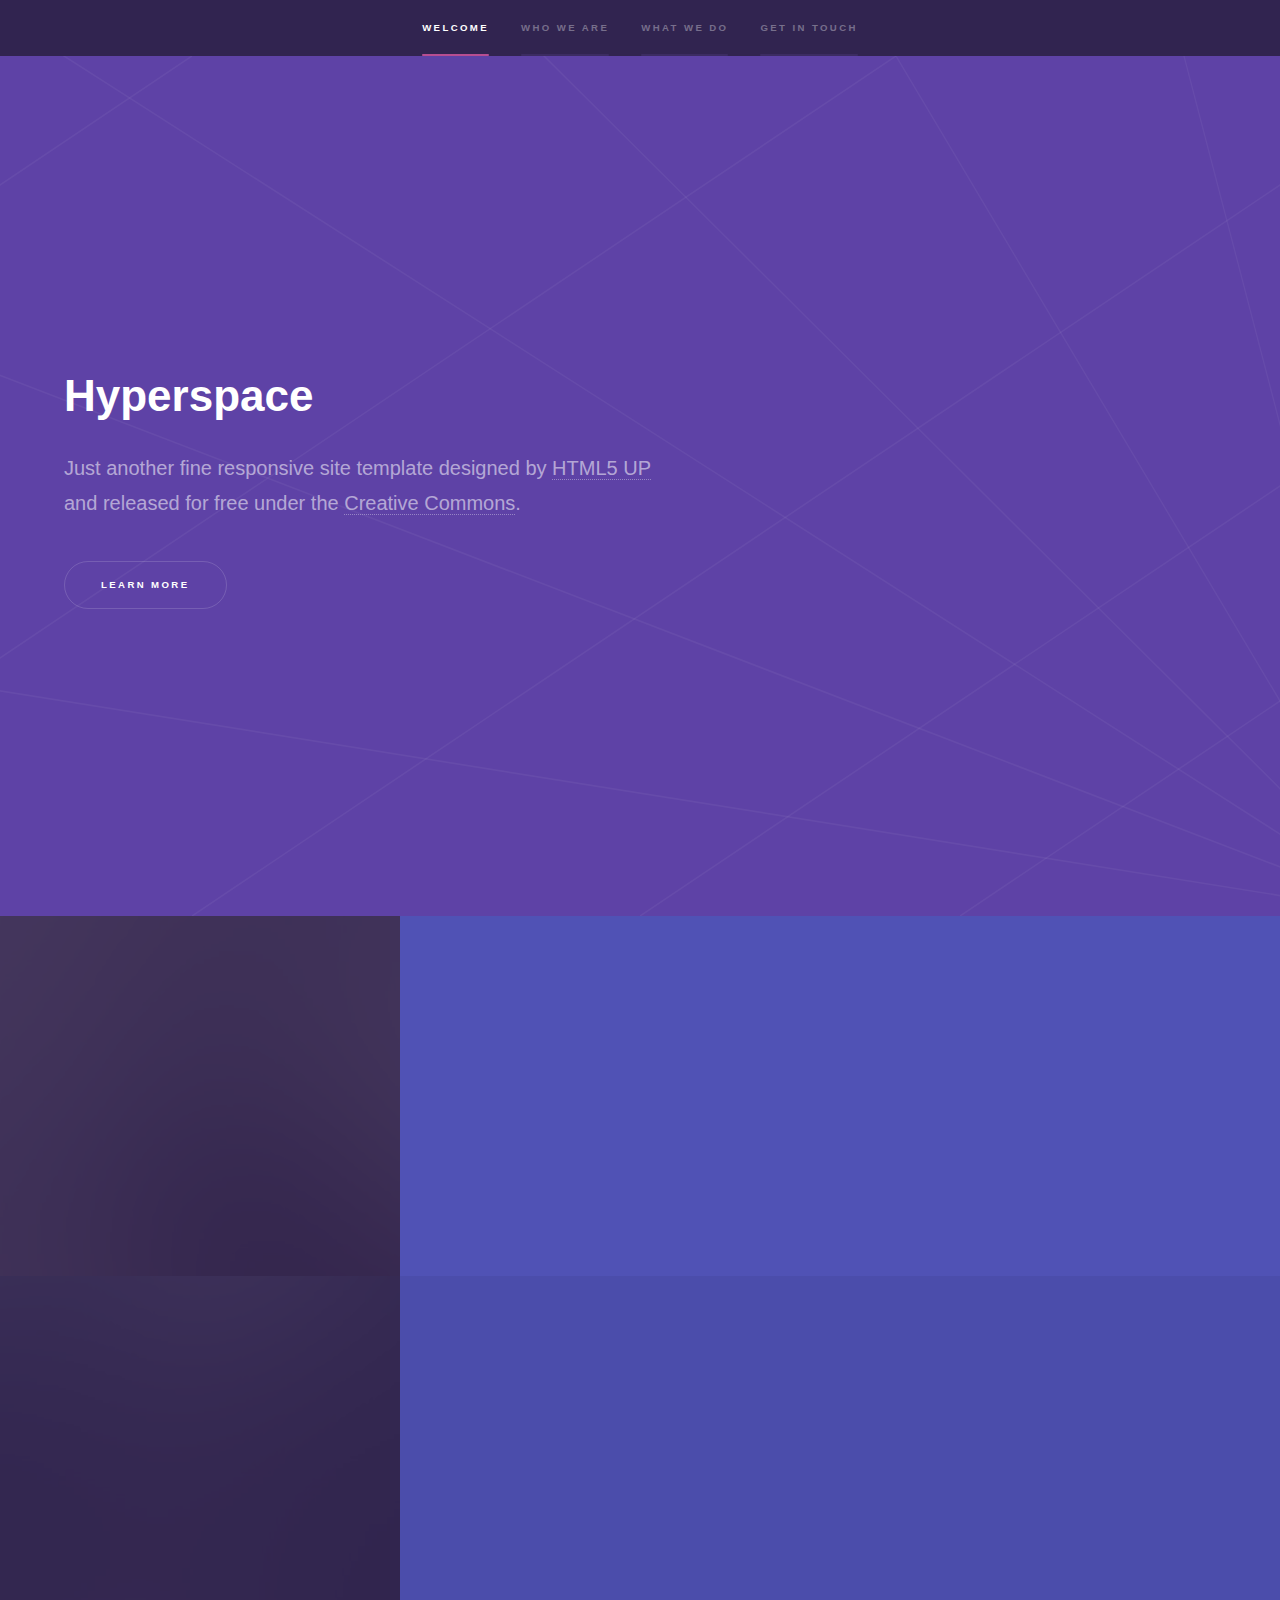
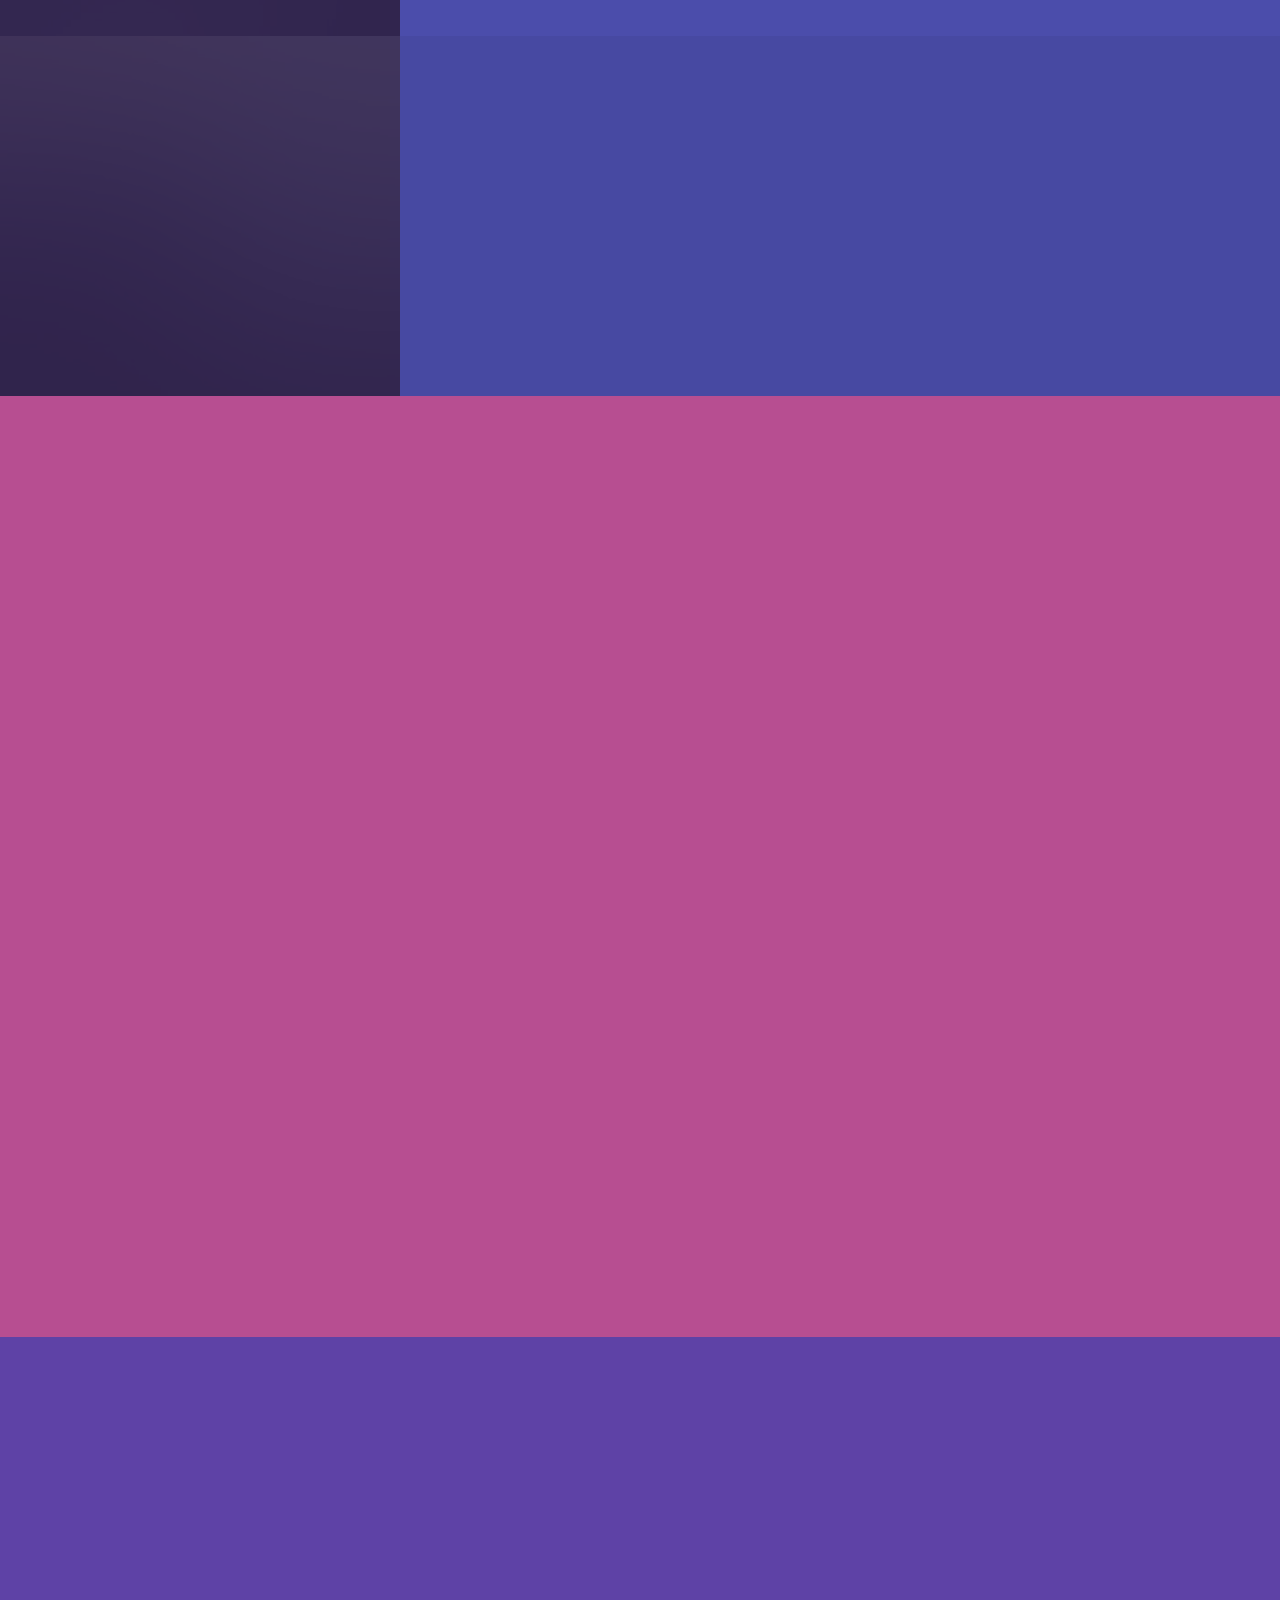
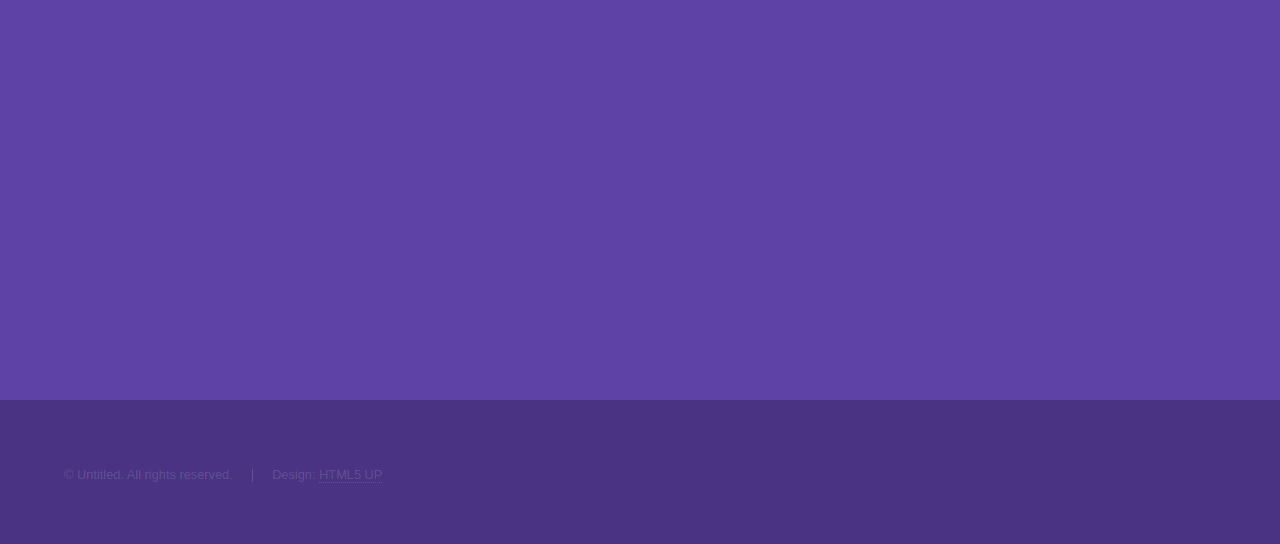
==== src/index.html @ 133d091a "Se agregan las imagenes de las letras y el fondo para la principal" ====
<!DOCTYPE HTML>
<!--
	Hyperspace by HTML5 UP
	html5up.net | @ajlkn
	Free for personal and commercial use under the CCA 3.0 license (html5up.net/license)
-->
<html>
	<head>
		<title>Hyperspace by HTML5 UP</title>
		<meta charset="utf-8" />
		<meta name="viewport" content="width=device-width, initial-scale=1, user-scalable=no" />
		<link rel="stylesheet" href="assets/css/main.css" />
		<noscript><link rel="stylesheet" href="assets/css/noscript.css" /></noscript>
	</head>
	<body class="is-preload">

		<!-- Sidebar -->
			<section id="sidebar">
				<div class="inner">
					<nav>
						<ul>
							<li><a href="#intro">Welcome</a></li>
							<li><a href="#one">Who we are</a></li>
							<li><a href="#two">What we do</a></li>
							<li><a href="#three">Get in touch</a></li>
						</ul>
					</nav>
				</div>
			</section>

		<!-- Wrapper -->
			<div id="wrapper">

				<!-- Intro -->
					<section id="intro" class="wrapper style1 fullscreen fade-up">
						<div class="inner">
							<h1>Hyperspace</h1>
							<p>Just another fine responsive site template designed by <a href="http://html5up.net">HTML5 UP</a><br />
							and released for free under the <a href="http://html5up.net/license">Creative Commons</a>.</p>
							<ul class="actions">
								<li><a href="#one" class="button scrolly">Learn more</a></li>
							</ul>
						</div>
					</section>

				<!-- One -->
					<section id="one" class="wrapper style2 spotlights">
						<section>
							<a href="#" class="image"><img src="images/pic01.jpg" alt="" data-position="center center" /></a>
							<div class="content">
								<div class="inner">
									<h2>Sed ipsum dolor</h2>
									<p>Phasellus convallis elit id ullamcorper pulvinar. Duis aliquam turpis mauris, eu ultricies erat malesuada quis. Aliquam dapibus.</p>
									<ul class="actions">
										<li><a href="generic.html" class="button">Learn more</a></li>
									</ul>
								</div>
							</div>
						</section>
						<section>
							<a href="#" class="image"><img src="images/pic02.jpg" alt="" data-position="top center" /></a>
							<div class="content">
								<div class="inner">
									<h2>Feugiat consequat</h2>
									<p>Phasellus convallis elit id ullamcorper pulvinar. Duis aliquam turpis mauris, eu ultricies erat malesuada quis. Aliquam dapibus.</p>
									<ul class="actions">
										<li><a href="generic.html" class="button">Learn more</a></li>
									</ul>
								</div>
							</div>
						</section>
						<section>
							<a href="#" class="image"><img src="images/pic03.jpg" alt="" data-position="25% 25%" /></a>
							<div class="content">
								<div class="inner">
									<h2>Ultricies aliquam</h2>
									<p>Phasellus convallis elit id ullamcorper pulvinar. Duis aliquam turpis mauris, eu ultricies erat malesuada quis. Aliquam dapibus.</p>
									<ul class="actions">
										<li><a href="generic.html" class="button">Learn more</a></li>
									</ul>
								</div>
							</div>
						</section>
					</section>

				<!-- Two -->
					<section id="two" class="wrapper style3 fade-up">
						<div class="inner">
							<h2>What we do</h2>
							<p>Phasellus convallis elit id ullamcorper pulvinar. Duis aliquam turpis mauris, eu ultricies erat malesuada quis. Aliquam dapibus, lacus eget hendrerit bibendum, urna est aliquam sem, sit amet imperdiet est velit quis lorem.</p>
							<div class="features">
								<section>
									<span class="icon solid major fa-code"></span>
									<h3>Lorem ipsum amet</h3>
									<p>Phasellus convallis elit id ullam corper amet et pulvinar. Duis aliquam turpis mauris, sed ultricies erat dapibus.</p>
								</section>
								<section>
									<span class="icon solid major fa-lock"></span>
									<h3>Aliquam sed nullam</h3>
									<p>Phasellus convallis elit id ullam corper amet et pulvinar. Duis aliquam turpis mauris, sed ultricies erat dapibus.</p>
								</section>
								<section>
									<span class="icon solid major fa-cog"></span>
									<h3>Sed erat ullam corper</h3>
									<p>Phasellus convallis elit id ullam corper amet et pulvinar. Duis aliquam turpis mauris, sed ultricies erat dapibus.</p>
								</section>
								<section>
									<span class="icon solid major fa-desktop"></span>
									<h3>Veroeros quis lorem</h3>
									<p>Phasellus convallis elit id ullam corper amet et pulvinar. Duis aliquam turpis mauris, sed ultricies erat dapibus.</p>
								</section>
								<section>
									<span class="icon solid major fa-link"></span>
									<h3>Urna quis bibendum</h3>
									<p>Phasellus convallis elit id ullam corper amet et pulvinar. Duis aliquam turpis mauris, sed ultricies erat dapibus.</p>
								</section>
								<section>
									<span class="icon major fa-gem"></span>
									<h3>Aliquam urna dapibus</h3>
									<p>Phasellus convallis elit id ullam corper amet et pulvinar. Duis aliquam turpis mauris, sed ultricies erat dapibus.</p>
								</section>
							</div>
							<ul class="actions">
								<li><a href="generic.html" class="button">Learn more</a></li>
							</ul>
						</div>
					</section>

				<!-- Three -->
					<section id="three" class="wrapper style1 fade-up">
						<div class="inner">
							<h2>Get in touch</h2>
							<p>Phasellus convallis elit id ullamcorper pulvinar. Duis aliquam turpis mauris, eu ultricies erat malesuada quis. Aliquam dapibus, lacus eget hendrerit bibendum, urna est aliquam sem, sit amet imperdiet est velit quis lorem.</p>
							<div class="split style1">
								<section>
									<form method="post" action="#">
										<div class="fields">
											<div class="field half">
												<label for="name">Name</label>
												<input type="text" name="name" id="name" />
											</div>
											<div class="field half">
												<label for="email">Email</label>
												<input type="text" name="email" id="email" />
											</div>
											<div class="field">
												<label for="message">Message</label>
												<textarea name="message" id="message" rows="5"></textarea>
											</div>
										</div>
										<ul class="actions">
											<li><a href="" class="button submit">Send Message</a></li>
										</ul>
									</form>
								</section>
								<section>
									<ul class="contact">
										<li>
											<h3>Address</h3>
											<span>12345 Somewhere Road #654<br />
											Nashville, TN 00000-0000<br />
											USA</span>
										</li>
										<li>
											<h3>Email</h3>
											<a href="#">user@untitled.tld</a>
										</li>
										<li>
											<h3>Phone</h3>
											<span>(000) 000-0000</span>
										</li>
										<li>
											<h3>Social</h3>
											<ul class="icons">
												<li><a href="#" class="icon brands fa-twitter"><span class="label">Twitter</span></a></li>
												<li><a href="#" class="icon brands fa-facebook-f"><span class="label">Facebook</span></a></li>
												<li><a href="#" class="icon brands fa-github"><span class="label">GitHub</span></a></li>
												<li><a href="#" class="icon brands fa-instagram"><span class="label">Instagram</span></a></li>
												<li><a href="#" class="icon brands fa-linkedin-in"><span class="label">LinkedIn</span></a></li>
											</ul>
										</li>
									</ul>
								</section>
							</div>
						</div>
					</section>

			</div>

		<!-- Footer -->
			<footer id="footer" class="wrapper style1-alt">
				<div class="inner">
					<ul class="menu">
						<li>&copy; Untitled. All rights reserved.</li><li>Design: <a href="http://html5up.net">HTML5 UP</a></li>
					</ul>
				</div>
			</footer>

		<!-- Scripts -->
			<script src="assets/js/jquery.min.js"></script>
			<script src="assets/js/jquery.scrollex.min.js"></script>
			<script src="assets/js/jquery.scrolly.min.js"></script>
			<script src="assets/js/browser.min.js"></script>
			<script src="assets/js/breakpoints.min.js"></script>
			<script src="assets/js/util.js"></script>
			<script src="assets/js/main.js"></script>

	</body>
</html>
---- src/assets/css/main.css ----
@import url(fontawesome-all.min.css);

/*
	Hyperspace by HTML5 UP
	html5up.net | @ajlkn
	Free for personal and commercial use under the CCA 3.0 license (html5up.net/license)
*/

html, body, div, span, applet, object,
iframe, h1, h2, h3, h4, h5, h6, p, blockquote,
pre, a, abbr, acronym, address, big, cite,
code, del, dfn, em, img, ins, kbd, q, s, samp,
small, strike, strong, sub, sup, tt, var, b,
u, i, center, dl, dt, dd, ol, ul, li, fieldset,
form, label, legend, table, caption, tbody,
tfoot, thead, tr, th, td, article, aside,
canvas, details, embed, figure, figcaption,
footer, header, hgroup, menu, nav, output, ruby,
section, summary, time, mark, audio, video {
	margin: 0;
	padding: 0;
	border: 0;
	font-size: 100%;
	font: inherit;
	vertical-align: baseline;}

article, aside, details, figcaption, figure,
footer, header, hgroup, menu, nav, section {
	display: block;}

body {
	line-height: 1;
}

ol, ul {
	list-style: none;
}

blockquote, q {
	quotes: none;
}

	blockquote:before, blockquote:after, q:before, q:after {
		content: '';
		content: none;
	}

table {
	border-collapse: collapse;
	border-spacing: 0;
}

body {
	-webkit-text-size-adjust: none;
}

mark {
	background-color: transparent;
	color: inherit;
}

input::-moz-focus-inner {
	border: 0;
	padding: 0;
}

input, select, textarea {
	-moz-appearance: none;
	-webkit-appearance: none;
	-ms-appearance: none;
	appearance: none;
}

/* Basic */

	@-ms-viewport {
		width: device-width;
	}

	body {
		-ms-overflow-style: scrollbar;
	}

	@media screen and (max-width: 480px) {

		html, body {
			min-width: 320px;
		}

	}

	html {
		box-sizing: border-box;
	}

	*, *:before, *:after {
		box-sizing: inherit;
	}

	body {
		background: #312450;
	}

		body.is-preload *, body.is-preload *:before, body.is-preload *:after {
			-moz-animation: none !important;
			-webkit-animation: none !important;
			-ms-animation: none !important;
			animation: none !important;
			-moz-transition: none !important;
			-webkit-transition: none !important;
			-ms-transition: none !important;
			transition: none !important;
		}

/* Type */

	body, input, select, textarea {
		color: rgba(255, 255, 255, 0.55);
		font-family: Arial, Helvetica, sans-serif;
		font-size: 16.5pt;
		font-weight: normal;
		line-height: 1.75;
	}

		@media screen and (max-width: 1680px) {

			body, input, select, textarea {
				font-size: 13pt;
			}

		}

		@media screen and (max-width: 1280px) {

			body, input, select, textarea {
				font-size: 12pt;
			}

		}

		@media screen and (max-width: 360px) {

			body, input, select, textarea {
				font-size: 11pt;
			}

		}

	a {
		-moz-transition: color 0.2s ease, border-bottom-color 0.2s ease;
		-webkit-transition: color 0.2s ease, border-bottom-color 0.2s ease;
		-ms-transition: color 0.2s ease, border-bottom-color 0.2s ease;
		transition: color 0.2s ease, border-bottom-color 0.2s ease;
		border-bottom: dotted 1px rgba(255, 255, 255, 0.35);
		color: inherit;
		text-decoration: none;
	}

		a:hover {
			border-bottom-color: transparent;
			color: #ffffff;
		}

	strong, b {
		color: #ffffff;
		font-weight: bold;
	}

	em, i {
		font-style: italic;
	}

	p {
		margin: 0 0 2em 0;
	}

	h1, h2, h3, h4, h5, h6 {
		color: #ffffff;
		font-weight: bold;
		line-height: 1.5;
		margin: 0 0 0.5em 0;
	}

		h1 a, h2 a, h3 a, h4 a, h5 a, h6 a {
			color: inherit;
			text-decoration: none;
		}

	h1 {
		font-size: 2.75em;
	}

		h1.major {
			margin: 0 0 1.3em 0;
			position: relative;
			padding-bottom: 0.35em;
		}

			h1.major:after {
				background-image: -moz-linear-gradient(to right, #5e42a6, #b74e91);
				background-image: -webkit-linear-gradient(to right, #5e42a6, #b74e91);
				background-image: -ms-linear-gradient(to right, #5e42a6, #b74e91);
				background-image: linear-gradient(to right, #5e42a6, #b74e91);
				-moz-transition: max-width 0.2s ease;
				-webkit-transition: max-width 0.2s ease;
				-ms-transition: max-width 0.2s ease;
				transition: max-width 0.2s ease;
				border-radius: 0.2em;
				bottom: 0;
				content: '';
				height: 0.05em;
				position: absolute;
				right: 0;
				width: 100%;
			}

	h2 {
		font-size: 1.75em;
	}

	h3 {
		font-size: 1.1em;
	}

	h4 {
		font-size: 1em;
	}

	h5 {
		font-size: 0.8em;
	}

	h6 {
		font-size: 0.6em;
	}

	@media screen and (max-width: 736px) {

		h1 {
			font-size: 2em;
		}

		h2 {
			font-size: 1.25em;
		}

		h3 {
			font-size: 1em;
		}

		h4 {
			font-size: 0.8em;
		}

		h5 {
			font-size: 0.6em;
		}

		h6 {
			font-size: 0.6em;
		}

	}

	sub {
		font-size: 0.8em;
		position: relative;
		top: 0.5em;
	}

	sup {
		font-size: 0.8em;
		position: relative;
		top: -0.5em;
	}

	blockquote {
		border-left: solid 4px rgba(255, 255, 255, 0.15);
		font-style: italic;
		margin: 0 0 2em 0;
		padding: 0.5em 0 0.5em 2em;
	}

	code {
		background: rgba(255, 255, 255, 0.05);
		border-radius: 0.25em;
		border: solid 1px rgba(255, 255, 255, 0.15);
		font-family: "Courier New", monospace;
		font-size: 0.9em;
		margin: 0 0.25em;
		padding: 0.25em 0.65em;
	}

	pre {
		-webkit-overflow-scrolling: touch;
		font-family: "Courier New", monospace;
		font-size: 0.9em;
		margin: 0 0 2em 0;
	}

		pre code {
			display: block;
			line-height: 1.75em;
			padding: 1em 1.5em;
			overflow-x: auto;
		}

	hr {
		border: 0;
		border-bottom: solid 1px rgba(255, 255, 255, 0.15);
		margin: 2em 0;
	}

		hr.major {
			margin: 3em 0;
		}

	.align-left {
		text-align: left;
	}

	.align-center {
		text-align: center;
	}

	.align-right {
		text-align: right;
	}

/* Row */

	.row {
		display: flex;
		flex-wrap: wrap;
		box-sizing: border-box;
		align-items: stretch;
	}

		.row > * {
			box-sizing: border-box;
		}

		.row.gtr-uniform > * > :last-child {
			margin-bottom: 0;
		}

		.row.aln-left {
			justify-content: flex-start;
		}

		.row.aln-center {
			justify-content: center;
		}

		.row.aln-right {
			justify-content: flex-end;
		}

		.row.aln-top {
			align-items: flex-start;
		}

		.row.aln-middle {
			align-items: center;
		}

		.row.aln-bottom {
			align-items: flex-end;
		}

		.row > .imp {
			order: -1;
		}

		.row > .col-1 {
			width: 8.33333%;
		}

		.row > .off-1 {
			margin-left: 8.33333%;
		}

		.row > .col-2 {
			width: 16.66667%;
		}

		.row > .off-2 {
			margin-left: 16.66667%;
		}

		.row > .col-3 {
			width: 25%;
		}

		.row > .off-3 {
			margin-left: 25%;
		}

		.row > .col-4 {
			width: 33.33333%;
		}

		.row > .off-4 {
			margin-left: 33.33333%;
		}

		.row > .col-5 {
			width: 41.66667%;
		}

		.row > .off-5 {
			margin-left: 41.66667%;
		}

		.row > .col-6 {
			width: 50%;
		}

		.row > .off-6 {
			margin-left: 50%;
		}

		.row > .col-7 {
			width: 58.33333%;
		}

		.row > .off-7 {
			margin-left: 58.33333%;
		}

		.row > .col-8 {
			width: 66.66667%;
		}

		.row > .off-8 {
			margin-left: 66.66667%;
		}

		.row > .col-9 {
			width: 75%;
		}

		.row > .off-9 {
			margin-left: 75%;
		}

		.row > .col-10 {
			width: 83.33333%;
		}

		.row > .off-10 {
			margin-left: 83.33333%;
		}

		.row > .col-11 {
			width: 91.66667%;
		}

		.row > .off-11 {
			margin-left: 91.66667%;
		}

		.row > .col-12 {
			width: 100%;
		}

		.row > .off-12 {
			margin-left: 100%;
		}

		.row.gtr-0 {
			margin-top: 0;
			margin-left: 0em;
		}

			.row.gtr-0 > * {
				padding: 0 0 0 0em;
			}

			.row.gtr-0.gtr-uniform {
				margin-top: 0em;
			}

				.row.gtr-0.gtr-uniform > * {
					padding-top: 0em;
				}

		.row.gtr-25 {
			margin-top: 0;
			margin-left: -0.375em;
		}

			.row.gtr-25 > * {
				padding: 0 0 0 0.375em;
			}

			.row.gtr-25.gtr-uniform {
				margin-top: -0.375em;
			}

				.row.gtr-25.gtr-uniform > * {
					padding-top: 0.375em;
				}

		.row.gtr-50 {
			margin-top: 0;
			margin-left: -0.75em;
		}

			.row.gtr-50 > * {
				padding: 0 0 0 0.75em;
			}

			.row.gtr-50.gtr-uniform {
				margin-top: -0.75em;
			}

				.row.gtr-50.gtr-uniform > * {
					padding-top: 0.75em;
				}

		.row {
			margin-top: 0;
			margin-left: -1.5em;
		}

			.row > * {
				padding: 0 0 0 1.5em;
			}

			.row.gtr-uniform {
				margin-top: -1.5em;
			}

				.row.gtr-uniform > * {
					padding-top: 1.5em;
				}

		.row.gtr-150 {
			margin-top: 0;
			margin-left: -2.25em;
		}

			.row.gtr-150 > * {
				padding: 0 0 0 2.25em;
			}

			.row.gtr-150.gtr-uniform {
				margin-top: -2.25em;
			}

				.row.gtr-150.gtr-uniform > * {
					padding-top: 2.25em;
				}

		.row.gtr-200 {
			margin-top: 0;
			margin-left: -3em;
		}

			.row.gtr-200 > * {
				padding: 0 0 0 3em;
			}

			.row.gtr-200.gtr-uniform {
				margin-top: -3em;
			}

				.row.gtr-200.gtr-uniform > * {
					padding-top: 3em;
				}

		@media screen and (max-width: 1680px) {

			.row {
				display: flex;
				flex-wrap: wrap;
				box-sizing: border-box;
				align-items: stretch;
			}

				.row > * {
					box-sizing: border-box;
				}

				.row.gtr-uniform > * > :last-child {
					margin-bottom: 0;
				}

				.row.aln-left {
					justify-content: flex-start;
				}

				.row.aln-center {
					justify-content: center;
				}

				.row.aln-right {
					justify-content: flex-end;
				}

				.row.aln-top {
					align-items: flex-start;
				}

				.row.aln-middle {
					align-items: center;
				}

				.row.aln-bottom {
					align-items: flex-end;
				}

				.row > .imp-xlarge {
					order: -1;
				}

				.row > .col-1-xlarge {
					width: 8.33333%;
				}

				.row > .off-1-xlarge {
					margin-left: 8.33333%;
				}

				.row > .col-2-xlarge {
					width: 16.66667%;
				}

				.row > .off-2-xlarge {
					margin-left: 16.66667%;
				}

				.row > .col-3-xlarge {
					width: 25%;
				}

				.row > .off-3-xlarge {
					margin-left: 25%;
				}

				.row > .col-4-xlarge {
					width: 33.33333%;
				}

				.row > .off-4-xlarge {
					margin-left: 33.33333%;
				}

				.row > .col-5-xlarge {
					width: 41.66667%;
				}

				.row > .off-5-xlarge {
					margin-left: 41.66667%;
				}

				.row > .col-6-xlarge {
					width: 50%;
				}

				.row > .off-6-xlarge {
					margin-left: 50%;
				}

				.row > .col-7-xlarge {
					width: 58.33333%;
				}

				.row > .off-7-xlarge {
					margin-left: 58.33333%;
				}

				.row > .col-8-xlarge {
					width: 66.66667%;
				}

				.row > .off-8-xlarge {
					margin-left: 66.66667%;
				}

				.row > .col-9-xlarge {
					width: 75%;
				}

				.row > .off-9-xlarge {
					margin-left: 75%;
				}

				.row > .col-10-xlarge {
					width: 83.33333%;
				}

				.row > .off-10-xlarge {
					margin-left: 83.33333%;
				}

				.row > .col-11-xlarge {
					width: 91.66667%;
				}

				.row > .off-11-xlarge {
					margin-left: 91.66667%;
				}

				.row > .col-12-xlarge {
					width: 100%;
				}

				.row > .off-12-xlarge {
					margin-left: 100%;
				}

				.row.gtr-0 {
					margin-top: 0;
					margin-left: 0em;
				}

					.row.gtr-0 > * {
						padding: 0 0 0 0em;
					}

					.row.gtr-0.gtr-uniform {
						margin-top: 0em;
					}

						.row.gtr-0.gtr-uniform > * {
							padding-top: 0em;
						}

				.row.gtr-25 {
					margin-top: 0;
					margin-left: -0.375em;
				}

					.row.gtr-25 > * {
						padding: 0 0 0 0.375em;
					}

					.row.gtr-25.gtr-uniform {
						margin-top: -0.375em;
					}

						.row.gtr-25.gtr-uniform > * {
							padding-top: 0.375em;
						}

				.row.gtr-50 {
					margin-top: 0;
					margin-left: -0.75em;
				}

					.row.gtr-50 > * {
						padding: 0 0 0 0.75em;
					}

					.row.gtr-50.gtr-uniform {
						margin-top: -0.75em;
					}

						.row.gtr-50.gtr-uniform > * {
							padding-top: 0.75em;
						}

				.row {
					margin-top: 0;
					margin-left: -1.5em;
				}

					.row > * {
						padding: 0 0 0 1.5em;
					}

					.row.gtr-uniform {
						margin-top: -1.5em;
					}

						.row.gtr-uniform > * {
							padding-top: 1.5em;
						}

				.row.gtr-150 {
					margin-top: 0;
					margin-left: -2.25em;
				}

					.row.gtr-150 > * {
						padding: 0 0 0 2.25em;
					}

					.row.gtr-150.gtr-uniform {
						margin-top: -2.25em;
					}

						.row.gtr-150.gtr-uniform > * {
							padding-top: 2.25em;
						}

				.row.gtr-200 {
					margin-top: 0;
					margin-left: -3em;
				}

					.row.gtr-200 > * {
						padding: 0 0 0 3em;
					}

					.row.gtr-200.gtr-uniform {
						margin-top: -3em;
					}

						.row.gtr-200.gtr-uniform > * {
							padding-top: 3em;
						}

		}

		@media screen and (max-width: 1280px) {

			.row {
				display: flex;
				flex-wrap: wrap;
				box-sizing: border-box;
				align-items: stretch;
			}

				.row > * {
					box-sizing: border-box;
				}

				.row.gtr-uniform > * > :last-child {
					margin-bottom: 0;
				}

				.row.aln-left {
					justify-content: flex-start;
				}

				.row.aln-center {
					justify-content: center;
				}

				.row.aln-right {
					justify-content: flex-end;
				}

				.row.aln-top {
					align-items: flex-start;
				}

				.row.aln-middle {
					align-items: center;
				}

				.row.aln-bottom {
					align-items: flex-end;
				}

				.row > .imp-large {
					order: -1;
				}

				.row > .col-1-large {
					width: 8.33333%;
				}

				.row > .off-1-large {
					margin-left: 8.33333%;
				}

				.row > .col-2-large {
					width: 16.66667%;
				}

				.row > .off-2-large {
					margin-left: 16.66667%;
				}

				.row > .col-3-large {
					width: 25%;
				}

				.row > .off-3-large {
					margin-left: 25%;
				}

				.row > .col-4-large {
					width: 33.33333%;
				}

				.row > .off-4-large {
					margin-left: 33.33333%;
				}

				.row > .col-5-large {
					width: 41.66667%;
				}

				.row > .off-5-large {
					margin-left: 41.66667%;
				}

				.row > .col-6-large {
					width: 50%;
				}

				.row > .off-6-large {
					margin-left: 50%;
				}

				.row > .col-7-large {
					width: 58.33333%;
				}

				.row > .off-7-large {
					margin-left: 58.33333%;
				}

				.row > .col-8-large {
					width: 66.66667%;
				}

				.row > .off-8-large {
					margin-left: 66.66667%;
				}

				.row > .col-9-large {
					width: 75%;
				}

				.row > .off-9-large {
					margin-left: 75%;
				}

				.row > .col-10-large {
					width: 83.33333%;
				}

				.row > .off-10-large {
					margin-left: 83.33333%;
				}

				.row > .col-11-large {
					width: 91.66667%;
				}

				.row > .off-11-large {
					margin-left: 91.66667%;
				}

				.row > .col-12-large {
					width: 100%;
				}

				.row > .off-12-large {
					margin-left: 100%;
				}

				.row.gtr-0 {
					margin-top: 0;
					margin-left: 0em;
				}

					.row.gtr-0 > * {
						padding: 0 0 0 0em;
					}

					.row.gtr-0.gtr-uniform {
						margin-top: 0em;
					}

						.row.gtr-0.gtr-uniform > * {
							padding-top: 0em;
						}

				.row.gtr-25 {
					margin-top: 0;
					margin-left: -0.375em;
				}

					.row.gtr-25 > * {
						padding: 0 0 0 0.375em;
					}

					.row.gtr-25.gtr-uniform {
						margin-top: -0.375em;
					}

						.row.gtr-25.gtr-uniform > * {
							padding-top: 0.375em;
						}

				.row.gtr-50 {
					margin-top: 0;
					margin-left: -0.75em;
				}

					.row.gtr-50 > * {
						padding: 0 0 0 0.75em;
					}

					.row.gtr-50.gtr-uniform {
						margin-top: -0.75em;
					}

						.row.gtr-50.gtr-uniform > * {
							padding-top: 0.75em;
						}

				.row {
					margin-top: 0;
					margin-left: -1.5em;
				}

					.row > * {
						padding: 0 0 0 1.5em;
					}

					.row.gtr-uniform {
						margin-top: -1.5em;
					}

						.row.gtr-uniform > * {
							padding-top: 1.5em;
						}

				.row.gtr-150 {
					margin-top: 0;
					margin-left: -2.25em;
				}

					.row.gtr-150 > * {
						padding: 0 0 0 2.25em;
					}

					.row.gtr-150.gtr-uniform {
						margin-top: -2.25em;
					}

						.row.gtr-150.gtr-uniform > * {
							padding-top: 2.25em;
						}

				.row.gtr-200 {
					margin-top: 0;
					margin-left: -3em;
				}

					.row.gtr-200 > * {
						padding: 0 0 0 3em;
					}

					.row.gtr-200.gtr-uniform {
						margin-top: -3em;
					}

						.row.gtr-200.gtr-uniform > * {
							padding-top: 3em;
						}

		}

		@media screen and (max-width: 980px) {

			.row {
				display: flex;
				flex-wrap: wrap;
				box-sizing: border-box;
				align-items: stretch;
			}

				.row > * {
					box-sizing: border-box;
				}

				.row.gtr-uniform > * > :last-child {
					margin-bottom: 0;
				}

				.row.aln-left {
					justify-content: flex-start;
				}

				.row.aln-center {
					justify-content: center;
				}

				.row.aln-right {
					justify-content: flex-end;
				}

				.row.aln-top {
					align-items: flex-start;
				}

				.row.aln-middle {
					align-items: center;
				}

				.row.aln-bottom {
					align-items: flex-end;
				}

				.row > .imp-medium {
					order: -1;
				}

				.row > .col-1-medium {
					width: 8.33333%;
				}

				.row > .off-1-medium {
					margin-left: 8.33333%;
				}

				.row > .col-2-medium {
					width: 16.66667%;
				}

				.row > .off-2-medium {
					margin-left: 16.66667%;
				}

				.row > .col-3-medium {
					width: 25%;
				}

				.row > .off-3-medium {
					margin-left: 25%;
				}

				.row > .col-4-medium {
					width: 33.33333%;
				}

				.row > .off-4-medium {
					margin-left: 33.33333%;
				}

				.row > .col-5-medium {
					width: 41.66667%;
				}

				.row > .off-5-medium {
					margin-left: 41.66667%;
				}

				.row > .col-6-medium {
					width: 50%;
				}

				.row > .off-6-medium {
					margin-left: 50%;
				}

				.row > .col-7-medium {
					width: 58.33333%;
				}

				.row > .off-7-medium {
					margin-left: 58.33333%;
				}

				.row > .col-8-medium {
					width: 66.66667%;
				}

				.row > .off-8-medium {
					margin-left: 66.66667%;
				}

				.row > .col-9-medium {
					width: 75%;
				}

				.row > .off-9-medium {
					margin-left: 75%;
				}

				.row > .col-10-medium {
					width: 83.33333%;
				}

				.row > .off-10-medium {
					margin-left: 83.33333%;
				}

				.row > .col-11-medium {
					width: 91.66667%;
				}

				.row > .off-11-medium {
					margin-left: 91.66667%;
				}

				.row > .col-12-medium {
					width: 100%;
				}

				.row > .off-12-medium {
					margin-left: 100%;
				}

				.row.gtr-0 {
					margin-top: 0;
					margin-left: 0em;
				}

					.row.gtr-0 > * {
						padding: 0 0 0 0em;
					}

					.row.gtr-0.gtr-uniform {
						margin-top: 0em;
					}

						.row.gtr-0.gtr-uniform > * {
							padding-top: 0em;
						}

				.row.gtr-25 {
					margin-top: 0;
					margin-left: -0.375em;
				}

					.row.gtr-25 > * {
						padding: 0 0 0 0.375em;
					}

					.row.gtr-25.gtr-uniform {
						margin-top: -0.375em;
					}

						.row.gtr-25.gtr-uniform > * {
							padding-top: 0.375em;
						}

				.row.gtr-50 {
					margin-top: 0;
					margin-left: -0.75em;
				}

					.row.gtr-50 > * {
						padding: 0 0 0 0.75em;
					}

					.row.gtr-50.gtr-uniform {
						margin-top: -0.75em;
					}

						.row.gtr-50.gtr-uniform > * {
							padding-top: 0.75em;
						}

				.row {
					margin-top: 0;
					margin-left: -1.5em;
				}

					.row > * {
						padding: 0 0 0 1.5em;
					}

					.row.gtr-uniform {
						margin-top: -1.5em;
					}

						.row.gtr-uniform > * {
							padding-top: 1.5em;
						}

				.row.gtr-150 {
					margin-top: 0;
					margin-left: -2.25em;
				}

					.row.gtr-150 > * {
						padding: 0 0 0 2.25em;
					}

					.row.gtr-150.gtr-uniform {
						margin-top: -2.25em;
					}

						.row.gtr-150.gtr-uniform > * {
							padding-top: 2.25em;
						}

				.row.gtr-200 {
					margin-top: 0;
					margin-left: -3em;
				}

					.row.gtr-200 > * {
						padding: 0 0 0 3em;
					}

					.row.gtr-200.gtr-uniform {
						margin-top: -3em;
					}

						.row.gtr-200.gtr-uniform > * {
							padding-top: 3em;
						}

		}

		@media screen and (max-width: 736px) {

			.row {
				display: flex;
				flex-wrap: wrap;
				box-sizing: border-box;
				align-items: stretch;
			}

				.row > * {
					box-sizing: border-box;
				}

				.row.gtr-uniform > * > :last-child {
					margin-bottom: 0;
				}

				.row.aln-left {
					justify-content: flex-start;
				}

				.row.aln-center {
					justify-content: center;
				}

				.row.aln-right {
					justify-content: flex-end;
				}

				.row.aln-top {
					align-items: flex-start;
				}

				.row.aln-middle {
					align-items: center;
				}

				.row.aln-bottom {
					align-items: flex-end;
				}

				.row > .imp-small {
					order: -1;
				}

				.row > .col-1-small {
					width: 8.33333%;
				}

				.row > .off-1-small {
					margin-left: 8.33333%;
				}

				.row > .col-2-small {
					width: 16.66667%;
				}

				.row > .off-2-small {
					margin-left: 16.66667%;
				}

				.row > .col-3-small {
					width: 25%;
				}

				.row > .off-3-small {
					margin-left: 25%;
				}

				.row > .col-4-small {
					width: 33.33333%;
				}

				.row > .off-4-small {
					margin-left: 33.33333%;
				}

				.row > .col-5-small {
					width: 41.66667%;
				}

				.row > .off-5-small {
					margin-left: 41.66667%;
				}

				.row > .col-6-small {
					width: 50%;
				}

				.row > .off-6-small {
					margin-left: 50%;
				}

				.row > .col-7-small {
					width: 58.33333%;
				}

				.row > .off-7-small {
					margin-left: 58.33333%;
				}

				.row > .col-8-small {
					width: 66.66667%;
				}

				.row > .off-8-small {
					margin-left: 66.66667%;
				}

				.row > .col-9-small {
					width: 75%;
				}

				.row > .off-9-small {
					margin-left: 75%;
				}

				.row > .col-10-small {
					width: 83.33333%;
				}

				.row > .off-10-small {
					margin-left: 83.33333%;
				}

				.row > .col-11-small {
					width: 91.66667%;
				}

				.row > .off-11-small {
					margin-left: 91.66667%;
				}

				.row > .col-12-small {
					width: 100%;
				}

				.row > .off-12-small {
					margin-left: 100%;
				}

				.row.gtr-0 {
					margin-top: 0;
					margin-left: 0em;
				}

					.row.gtr-0 > * {
						padding: 0 0 0 0em;
					}

					.row.gtr-0.gtr-uniform {
						margin-top: 0em;
					}

						.row.gtr-0.gtr-uniform > * {
							padding-top: 0em;
						}

				.row.gtr-25 {
					margin-top: 0;
					margin-left: -0.375em;
				}

					.row.gtr-25 > * {
						padding: 0 0 0 0.375em;
					}

					.row.gtr-25.gtr-uniform {
						margin-top: -0.375em;
					}

						.row.gtr-25.gtr-uniform > * {
							padding-top: 0.375em;
						}

				.row.gtr-50 {
					margin-top: 0;
					margin-left: -0.75em;
				}

					.row.gtr-50 > * {
						padding: 0 0 0 0.75em;
					}

					.row.gtr-50.gtr-uniform {
						margin-top: -0.75em;
					}

						.row.gtr-50.gtr-uniform > * {
							padding-top: 0.75em;
						}

				.row {
					margin-top: 0;
					margin-left: -1.5em;
				}

					.row > * {
						padding: 0 0 0 1.5em;
					}

					.row.gtr-uniform {
						margin-top: -1.5em;
					}

						.row.gtr-uniform > * {
							padding-top: 1.5em;
						}

				.row.gtr-150 {
					margin-top: 0;
					margin-left: -2.25em;
				}

					.row.gtr-150 > * {
						padding: 0 0 0 2.25em;
					}

					.row.gtr-150.gtr-uniform {
						margin-top: -2.25em;
					}

						.row.gtr-150.gtr-uniform > * {
							padding-top: 2.25em;
						}

				.row.gtr-200 {
					margin-top: 0;
					margin-left: -3em;
				}

					.row.gtr-200 > * {
						padding: 0 0 0 3em;
					}

					.row.gtr-200.gtr-uniform {
						margin-top: -3em;
					}

						.row.gtr-200.gtr-uniform > * {
							padding-top: 3em;
						}

		}

		@media screen and (max-width: 480px) {

			.row {
				display: flex;
				flex-wrap: wrap;
				box-sizing: border-box;
				align-items: stretch;
			}

				.row > * {
					box-sizing: border-box;
				}

				.row.gtr-uniform > * > :last-child {
					margin-bottom: 0;
				}

				.row.aln-left {
					justify-content: flex-start;
				}

				.row.aln-center {
					justify-content: center;
				}

				.row.aln-right {
					justify-content: flex-end;
				}

				.row.aln-top {
					align-items: flex-start;
				}

				.row.aln-middle {
					align-items: center;
				}

				.row.aln-bottom {
					align-items: flex-end;
				}

				.row > .imp-xsmall {
					order: -1;
				}

				.row > .col-1-xsmall {
					width: 8.33333%;
				}

				.row > .off-1-xsmall {
					margin-left: 8.33333%;
				}

				.row > .col-2-xsmall {
					width: 16.66667%;
				}

				.row > .off-2-xsmall {
					margin-left: 16.66667%;
				}

				.row > .col-3-xsmall {
					width: 25%;
				}

				.row > .off-3-xsmall {
					margin-left: 25%;
				}

				.row > .col-4-xsmall {
					width: 33.33333%;
				}

				.row > .off-4-xsmall {
					margin-left: 33.33333%;
				}

				.row > .col-5-xsmall {
					width: 41.66667%;
				}

				.row > .off-5-xsmall {
					margin-left: 41.66667%;
				}

				.row > .col-6-xsmall {
					width: 50%;
				}

				.row > .off-6-xsmall {
					margin-left: 50%;
				}

				.row > .col-7-xsmall {
					width: 58.33333%;
				}

				.row > .off-7-xsmall {
					margin-left: 58.33333%;
				}

				.row > .col-8-xsmall {
					width: 66.66667%;
				}

				.row > .off-8-xsmall {
					margin-left: 66.66667%;
				}

				.row > .col-9-xsmall {
					width: 75%;
				}

				.row > .off-9-xsmall {
					margin-left: 75%;
				}

				.row > .col-10-xsmall {
					width: 83.33333%;
				}

				.row > .off-10-xsmall {
					margin-left: 83.33333%;
				}

				.row > .col-11-xsmall {
					width: 91.66667%;
				}

				.row > .off-11-xsmall {
					margin-left: 91.66667%;
				}

				.row > .col-12-xsmall {
					width: 100%;
				}

				.row > .off-12-xsmall {
					margin-left: 100%;
				}

				.row.gtr-0 {
					margin-top: 0;
					margin-left: 0em;
				}

					.row.gtr-0 > * {
						padding: 0 0 0 0em;
					}

					.row.gtr-0.gtr-uniform {
						margin-top: 0em;
					}

						.row.gtr-0.gtr-uniform > * {
							padding-top: 0em;
						}

				.row.gtr-25 {
					margin-top: 0;
					margin-left: -0.375em;
				}

					.row.gtr-25 > * {
						padding: 0 0 0 0.375em;
					}

					.row.gtr-25.gtr-uniform {
						margin-top: -0.375em;
					}

						.row.gtr-25.gtr-uniform > * {
							padding-top: 0.375em;
						}

				.row.gtr-50 {
					margin-top: 0;
					margin-left: -0.75em;
				}

					.row.gtr-50 > * {
						padding: 0 0 0 0.75em;
					}

					.row.gtr-50.gtr-uniform {
						margin-top: -0.75em;
					}

						.row.gtr-50.gtr-uniform > * {
							padding-top: 0.75em;
						}

				.row {
					margin-top: 0;
					margin-left: -1.5em;
				}

					.row > * {
						padding: 0 0 0 1.5em;
					}

					.row.gtr-uniform {
						margin-top: -1.5em;
					}

						.row.gtr-uniform > * {
							padding-top: 1.5em;
						}

				.row.gtr-150 {
					margin-top: 0;
					margin-left: -2.25em;
				}

					.row.gtr-150 > * {
						padding: 0 0 0 2.25em;
					}

					.row.gtr-150.gtr-uniform {
						margin-top: -2.25em;
					}

						.row.gtr-150.gtr-uniform > * {
							padding-top: 2.25em;
						}

				.row.gtr-200 {
					margin-top: 0;
					margin-left: -3em;
				}

					.row.gtr-200 > * {
						padding: 0 0 0 3em;
					}

					.row.gtr-200.gtr-uniform {
						margin-top: -3em;
					}

						.row.gtr-200.gtr-uniform > * {
							padding-top: 3em;
						}

		}

/* Box */

	.box {
		border-radius: 0.25em;
		border: solid 1px rgba(255, 255, 255, 0.15);
		margin-bottom: 2em;
		padding: 1.5em;
	}

		.box > :last-child,
		.box > :last-child > :last-child,
		.box > :last-child > :last-child > :last-child {
			margin-bottom: 0;
		}

		.box.alt {
			border: 0;
			border-radius: 0;
			padding: 0;
		}

/* Button */

	input[type="submit"],
	input[type="reset"],
	input[type="button"],
	button,
	.button {
		-moz-appearance: none;
		-webkit-appearance: none;
		-ms-appearance: none;
		appearance: none;
		-moz-transition: border-color 0.2s ease;
		-webkit-transition: border-color 0.2s ease;
		-ms-transition: border-color 0.2s ease;
		transition: border-color 0.2s ease;
		background-color: transparent;
		border: solid 1px !important;
		border-color: rgba(255, 255, 255, 0.15) !important;
		border-radius: 3em;
		color: #ffffff !important;
		cursor: pointer;
		display: inline-block;
		font-size: 0.6em;
		font-weight: bold;
		height: calc(4.75em + 2px);
		letter-spacing: 0.25em;
		line-height: 4.75em;
		outline: 0;
		padding: 0 3.75em;
		position: relative;
		text-align: center;
		text-decoration: none;
		text-transform: uppercase;
		white-space: nowrap;
	}

		input[type="submit"]:after,
		input[type="reset"]:after,
		input[type="button"]:after,
		button:after,
		.button:after {
			-moz-transform: scale(0.25);
			-webkit-transform: scale(0.25);
			-ms-transform: scale(0.25);
			transform: scale(0.25);
			pointer-events: none;
			-moz-transition: opacity 0.2s ease, -moz-transform 0.2s ease;
			-webkit-transition: opacity 0.2s ease, -webkit-transform 0.2s ease;
			-ms-transition: opacity 0.2s ease, -ms-transform 0.2s ease;
			transition: opacity 0.2s ease, transform 0.2s ease;
			background: #ffffff;
			border-radius: 3em;
			content: '';
			height: 100%;
			left: 0;
			opacity: 0;
			position: absolute;
			top: 0;
			width: 100%;
		}

		input[type="submit"].icon:before,
		input[type="reset"].icon:before,
		input[type="button"].icon:before,
		button.icon:before,
		.button.icon:before {
			margin-right: 0.75em;
		}

		input[type="submit"].fit,
		input[type="reset"].fit,
		input[type="button"].fit,
		button.fit,
		.button.fit {
			width: 100%;
		}

		input[type="submit"].small,
		input[type="reset"].small,
		input[type="button"].small,
		button.small,
		.button.small {
			font-size: 0.4em;
		}

		input[type="submit"].large,
		input[type="reset"].large,
		input[type="button"].large,
		button.large,
		.button.large {
			font-size: 0.8em;
		}

		input[type="submit"].primary,
		input[type="reset"].primary,
		input[type="button"].primary,
		button.primary,
		.button.primary {
			background-color: #ffffff;
			color: #312450 !important;
		}

			input[type="submit"].primary:after,
			input[type="reset"].primary:after,
			input[type="button"].primary:after,
			button.primary:after,
			.button.primary:after {
				display: none;
			}

		input[type="submit"].disabled, input[type="submit"]:disabled,
		input[type="reset"].disabled,
		input[type="reset"]:disabled,
		input[type="button"].disabled,
		input[type="button"]:disabled,
		button.disabled,
		button:disabled,
		.button.disabled,
		.button:disabled {
			cursor: default;
			opacity: 0.5;
			pointer-events: none;
		}

		input[type="submit"]:hover,
		input[type="reset"]:hover,
		input[type="button"]:hover,
		button:hover,
		.button:hover {
			border-color: rgba(255, 255, 255, 0.55) !important;
		}

			input[type="submit"]:hover:after,
			input[type="reset"]:hover:after,
			input[type="button"]:hover:after,
			button:hover:after,
			.button:hover:after {
				opacity: 0.05;
				-moz-transform: scale(1);
				-webkit-transform: scale(1);
				-ms-transform: scale(1);
				transform: scale(1);
			}

			input[type="submit"]:hover:active,
			input[type="reset"]:hover:active,
			input[type="button"]:hover:active,
			button:hover:active,
			.button:hover:active {
				border-color: #ffffff !important;
			}

				input[type="submit"]:hover:active:after,
				input[type="reset"]:hover:active:after,
				input[type="button"]:hover:active:after,
				button:hover:active:after,
				.button:hover:active:after {
					opacity: 0.1;
				}

/* Features */

	.features {
		display: -moz-flex;
		display: -webkit-flex;
		display: -ms-flex;
		display: flex;
		-moz-flex-wrap: wrap;
		-webkit-flex-wrap: wrap;
		-ms-flex-wrap: wrap;
		flex-wrap: wrap;
		border-radius: 0.25em;
		border: solid 1px rgba(255, 255, 255, 0.15);
		background: rgba(255, 255, 255, 0.05);
		margin: 0 0 2em 0;
	}

		.features section {
			padding: 3.5em 3em 1em 7em ;
			width: 50%;
			border-top: solid 1px rgba(255, 255, 255, 0.15);
			position: relative;
		}

			.features section:nth-child(-n + 2) {
				border-top-width: 0;
			}

			.features section:nth-child(2n) {
				border-left: solid 1px rgba(255, 255, 255, 0.15);
			}

			.features section .icon {
				-moz-transition: opacity 0.5s ease, -moz-transform 0.5s ease;
				-webkit-transition: opacity 0.5s ease, -webkit-transform 0.5s ease;
				-ms-transition: opacity 0.5s ease, -ms-transform 0.5s ease;
				transition: opacity 0.5s ease, transform 0.5s ease;
				-moz-transition-delay: 1s;
				-webkit-transition-delay: 1s;
				-ms-transition-delay: 1s;
				transition-delay: 1s;
				-moz-transform: scale(1);
				-webkit-transform: scale(1);
				-ms-transform: scale(1);
				transform: scale(1);
				position: absolute;
				left: 3em;
				top: 3em;
				opacity: 1;
			}

			.features section:nth-child(1) .icon {
				-moz-transition-delay: 0.15s;
				-webkit-transition-delay: 0.15s;
				-ms-transition-delay: 0.15s;
				transition-delay: 0.15s;
			}

			.features section:nth-child(2) .icon {
				-moz-transition-delay: 0.3s;
				-webkit-transition-delay: 0.3s;
				-ms-transition-delay: 0.3s;
				transition-delay: 0.3s;
			}

			.features section:nth-child(3) .icon {
				-moz-transition-delay: 0.45s;
				-webkit-transition-delay: 0.45s;
				-ms-transition-delay: 0.45s;
				transition-delay: 0.45s;
			}

			.features section:nth-child(4) .icon {
				-moz-transition-delay: 0.6s;
				-webkit-transition-delay: 0.6s;
				-ms-transition-delay: 0.6s;
				transition-delay: 0.6s;
			}

			.features section:nth-child(5) .icon {
				-moz-transition-delay: 0.75s;
				-webkit-transition-delay: 0.75s;
				-ms-transition-delay: 0.75s;
				transition-delay: 0.75s;
			}

			.features section:nth-child(6) .icon {
				-moz-transition-delay: 0.9s;
				-webkit-transition-delay: 0.9s;
				-ms-transition-delay: 0.9s;
				transition-delay: 0.9s;
			}

			.features section:nth-child(7) .icon {
				-moz-transition-delay: 1.05s;
				-webkit-transition-delay: 1.05s;
				-ms-transition-delay: 1.05s;
				transition-delay: 1.05s;
			}

			.features section:nth-child(8) .icon {
				-moz-transition-delay: 1.2s;
				-webkit-transition-delay: 1.2s;
				-ms-transition-delay: 1.2s;
				transition-delay: 1.2s;
			}

			.features section:nth-child(9) .icon {
				-moz-transition-delay: 1.35s;
				-webkit-transition-delay: 1.35s;
				-ms-transition-delay: 1.35s;
				transition-delay: 1.35s;
			}

			.features section:nth-child(10) .icon {
				-moz-transition-delay: 1.5s;
				-webkit-transition-delay: 1.5s;
				-ms-transition-delay: 1.5s;
				transition-delay: 1.5s;
			}

			.features section:nth-child(11) .icon {
				-moz-transition-delay: 1.65s;
				-webkit-transition-delay: 1.65s;
				-ms-transition-delay: 1.65s;
				transition-delay: 1.65s;
			}

			.features section:nth-child(12) .icon {
				-moz-transition-delay: 1.8s;
				-webkit-transition-delay: 1.8s;
				-ms-transition-delay: 1.8s;
				transition-delay: 1.8s;
			}

			.features section:nth-child(13) .icon {
				-moz-transition-delay: 1.95s;
				-webkit-transition-delay: 1.95s;
				-ms-transition-delay: 1.95s;
				transition-delay: 1.95s;
			}

			.features section:nth-child(14) .icon {
				-moz-transition-delay: 2.1s;
				-webkit-transition-delay: 2.1s;
				-ms-transition-delay: 2.1s;
				transition-delay: 2.1s;
			}

			.features section:nth-child(15) .icon {
				-moz-transition-delay: 2.25s;
				-webkit-transition-delay: 2.25s;
				-ms-transition-delay: 2.25s;
				transition-delay: 2.25s;
			}

			.features section:nth-child(16) .icon {
				-moz-transition-delay: 2.4s;
				-webkit-transition-delay: 2.4s;
				-ms-transition-delay: 2.4s;
				transition-delay: 2.4s;
			}

			.features section:nth-child(17) .icon {
				-moz-transition-delay: 2.55s;
				-webkit-transition-delay: 2.55s;
				-ms-transition-delay: 2.55s;
				transition-delay: 2.55s;
			}

			.features section:nth-child(18) .icon {
				-moz-transition-delay: 2.7s;
				-webkit-transition-delay: 2.7s;
				-ms-transition-delay: 2.7s;
				transition-delay: 2.7s;
			}

			.features section:nth-child(19) .icon {
				-moz-transition-delay: 2.85s;
				-webkit-transition-delay: 2.85s;
				-ms-transition-delay: 2.85s;
				transition-delay: 2.85s;
			}

			.features section:nth-child(20) .icon {
				-moz-transition-delay: 3s;
				-webkit-transition-delay: 3s;
				-ms-transition-delay: 3s;
				transition-delay: 3s;
			}

		.features.inactive section .icon {
			-moz-transform: scale(0.5);
			-webkit-transform: scale(0.5);
			-ms-transform: scale(0.5);
			transform: scale(0.5);
			opacity: 0;
		}

		@media screen and (max-width: 980px) {

			.features {
				display: block;
			}

				.features section {
					border-top-width: 1px !important;
					border-left-width: 0 !important;
					width: 100%;
				}

					.features section:first-child {
						border-top-width: 0 !important;
					}

		}

		@media screen and (max-width: 736px) {

			.features section {
				padding: 2.5em 1.5em 0.1em 5.5em ;
			}

				.features section .icon {
					left: 1.5em;
					top: 2em;
				}

		}

		@media screen and (max-width: 480px) {

			.features section {
				padding: 2em 1.5em 0.1em 1.5em ;
			}

				.features section .icon {
					left: 0;
					position: relative;
					top: 0;
				}

		}

/* Form */

	form {
		margin: 0 0 2em 0;
	}

		form > :last-child {
			margin-bottom: 0;
		}

		form > .fields {
			display: -moz-flex;
			display: -webkit-flex;
			display: -ms-flex;
			display: flex;
			-moz-flex-wrap: wrap;
			-webkit-flex-wrap: wrap;
			-ms-flex-wrap: wrap;
			flex-wrap: wrap;
			width: calc(100% + 3em);
			margin: -1.5em 0 2em -1.5em;
		}

			form > .fields > .field {
				-moz-flex-grow: 0;
				-webkit-flex-grow: 0;
				-ms-flex-grow: 0;
				flex-grow: 0;
				-moz-flex-shrink: 0;
				-webkit-flex-shrink: 0;
				-ms-flex-shrink: 0;
				flex-shrink: 0;
				padding: 1.5em 0 0 1.5em;
				width: calc(100% - 1.5em);
			}

				form > .fields > .field.half {
					width: calc(50% - 0.75em);
				}

				form > .fields > .field.third {
					width: calc(100%/3 - 0.5em);
				}

				form > .fields > .field.quarter {
					width: calc(25% - 0.375em);
				}

		@media screen and (max-width: 480px) {

			form > .fields {
				width: calc(100% + 3em);
				margin: -1.5em 0 2em -1.5em;
			}

				form > .fields > .field {
					padding: 1.5em 0 0 1.5em;
					width: calc(100% - 1.5em);
				}

					form > .fields > .field.half {
						width: calc(100% - 1.5em);
					}

					form > .fields > .field.third {
						width: calc(100% - 1.5em);
					}

					form > .fields > .field.quarter {
						width: calc(100% - 1.5em);
					}

		}

	label {
		color: #ffffff;
		font-weight: bold;
		line-height: 1.5;
		margin: 0 0 0.7em 0;
		display: block;
		font-size: 1.1em;
	}

	input[type="text"],
	input[type="password"],
	input[type="email"],
	input[type="tel"],
	select,
	textarea {
		-moz-appearance: none;
		-webkit-appearance: none;
		-ms-appearance: none;
		appearance: none;
		background: rgba(255, 255, 255, 0.05);
		border-radius: 0.25em;
		border: none;
		border: solid 1px rgba(255, 255, 255, 0.15);
		color: inherit;
		display: block;
		outline: 0;
		padding: 0 1em;
		text-decoration: none;
		width: 100%;
	}

		input[type="text"]:invalid,
		input[type="password"]:invalid,
		input[type="email"]:invalid,
		input[type="tel"]:invalid,
		select:invalid,
		textarea:invalid {
			box-shadow: none;
		}

		input[type="text"]:focus,
		input[type="password"]:focus,
		input[type="email"]:focus,
		input[type="tel"]:focus,
		select:focus,
		textarea:focus {
			border-color: #ffffff;
			box-shadow: 0 0 0 1px #ffffff;
		}

	select {
		background-image: url("data:image/svg+xml;charset=utf8,%3Csvg xmlns='http://www.w3.org/2000/svg' width='40' height='40' preserveAspectRatio='none' viewBox='0 0 40 40'%3E%3Cpath d='M9.4,12.3l10.4,10.4l10.4-10.4c0.2-0.2,0.5-0.4,0.9-0.4c0.3,0,0.6,0.1,0.9,0.4l3.3,3.3c0.2,0.2,0.4,0.5,0.4,0.9 c0,0.4-0.1,0.6-0.4,0.9L20.7,31.9c-0.2,0.2-0.5,0.4-0.9,0.4c-0.3,0-0.6-0.1-0.9-0.4L4.3,17.3c-0.2-0.2-0.4-0.5-0.4-0.9 c0-0.4,0.1-0.6,0.4-0.9l3.3-3.3c0.2-0.2,0.5-0.4,0.9-0.4S9.1,12.1,9.4,12.3z' fill='rgba(255, 255, 255, 0.15)' /%3E%3C/svg%3E");
		background-size: 1.25rem;
		background-repeat: no-repeat;
		background-position: calc(100% - 1rem) center;
		height: 2.75em;
		padding-right: 2.75em;
		text-overflow: ellipsis;
	}

		select option {
			color: #ffffff;
			background: #312450;
		}

		select:focus::-ms-value {
			background-color: transparent;
		}

		select::-ms-expand {
			display: none;
		}

	input[type="text"],
	input[type="password"],
	input[type="email"],
	select {
		height: 2.75em;
	}

	textarea {
		padding: 0.75em 1em;
	}

		body.is-ie textarea {
			min-height: 10em;
		}

	input[type="checkbox"],
	input[type="radio"] {
		-moz-appearance: none;
		-webkit-appearance: none;
		-ms-appearance: none;
		appearance: none;
		display: block;
		float: left;
		margin-right: -2em;
		opacity: 0;
		width: 1em;
		z-index: -1;
	}

		input[type="checkbox"] + label,
		input[type="radio"] + label {
			text-decoration: none;
			color: rgba(255, 255, 255, 0.55);
			cursor: pointer;
			display: inline-block;
			font-size: 1em;
			font-weight: normal;
			padding-left: 2.4em;
			padding-right: 0.75em;
			position: relative;
		}

			input[type="checkbox"] + label:before,
			input[type="radio"] + label:before {
				-moz-osx-font-smoothing: grayscale;
				-webkit-font-smoothing: antialiased;
				display: inline-block;
				font-style: normal;
				font-variant: normal;
				text-rendering: auto;
				line-height: 1;
				text-transform: none !important;
				font-family: 'Font Awesome 5 Free';
				font-weight: 900;
			}

			input[type="checkbox"] + label:before,
			input[type="radio"] + label:before {
				background: rgba(255, 255, 255, 0.05);
				border-radius: 0.25em;
				border: solid 1px rgba(255, 255, 255, 0.15);
				content: '';
				display: inline-block;
				font-size: 0.8em;
				height: 2.0625em;
				left: 0;
				line-height: 2.0625em;
				position: absolute;
				text-align: center;
				top: 0;
				width: 2.0625em;
			}

		input[type="checkbox"]:checked + label:before,
		input[type="radio"]:checked + label:before {
			background: #ffffff;
			border-color: #ffffff;
			color: #b74e91;
			content: '\f00c';
		}

		input[type="checkbox"]:focus + label:before,
		input[type="radio"]:focus + label:before {
			border-color: #ffffff;
			box-shadow: 0 0 0 1px #ffffff;
		}

	input[type="checkbox"] + label:before {
		border-radius: 0.25em;
	}

	input[type="radio"] + label:before {
		border-radius: 100%;
	}

	::-webkit-input-placeholder {
		color: rgba(255, 255, 255, 0.35) !important;
		opacity: 1.0;
	}

	:-moz-placeholder {
		color: rgba(255, 255, 255, 0.35) !important;
		opacity: 1.0;
	}

	::-moz-placeholder {
		color: rgba(255, 255, 255, 0.35) !important;
		opacity: 1.0;
	}

	:-ms-input-placeholder {
		color: rgba(255, 255, 255, 0.35) !important;
		opacity: 1.0;
	}

/* Icon */

	.icon {
		text-decoration: none;
		border-bottom: none;
		position: relative;
	}

		.icon:before {
			-moz-osx-font-smoothing: grayscale;
			-webkit-font-smoothing: antialiased;
			display: inline-block;
			font-style: normal;
			font-variant: normal;
			text-rendering: auto;
			line-height: 1;
			text-transform: none !important;
			font-family: 'Font Awesome 5 Free';
			font-weight: 400;
		}

		.icon > .label {
			display: none;
		}

		.icon:before {
			line-height: inherit;
		}

		.icon.solid:before {
			font-weight: 900;
		}

		.icon.brands:before {
			font-family: 'Font Awesome 5 Brands';
		}

		.icon.major {
			width: 2.5em;
			height: 2.5em;
			display: block;
			background: #ffffff;
			border-radius: 100%;
			color: #312450;
			text-align: center;
			line-height: 2.5em;
			margin: 0 0 1.3em 0;
		}

			.icon.major:before {
				font-size: 1.25em;
			}

				.wrapper.style1 .icon.major:before {
					color: #5e42a6;
				}

				.wrapper.style1-alt .icon.major:before {
					color: #493382;
				}

				.wrapper.style2 .icon.major:before {
					color: #5052b5;
				}

				.wrapper.style2-alt .icon.major:before {
					color: #3e4094;
				}

				.wrapper.style3 .icon.major:before {
					color: #b74e91;
				}

				.wrapper.style3-alt .icon.major:before {
					color: #953d75;
				}

/* Image */

	.image {
		border-radius: 0.25em;
		border: 0;
		display: inline-block;
		position: relative;
	}

		.image img {
			border-radius: 0.25em;
			display: block;
		}

		.image.left, .image.right {
			max-width: 40%;
		}

			.image.left img, .image.right img {
				width: 100%;
			}

		.image.left {
			float: left;
			margin: 0 1.5em 1em 0;
			top: 0.25em;
		}

		.image.right {
			float: right;
			margin: 0 0 1em 1.5em;
			top: 0.25em;
		}

		.image.fit {
			display: block;
			margin: 0 0 2em 0;
			width: 100%;
		}

			.image.fit img {
				width: 100%;
			}

		.image.main {
			display: block;
			margin: 0 0 3em 0;
			width: 100%;
		}

			.image.main img {
				width: 100%;
			}

/* List */

	ol {
		list-style: decimal;
		margin: 0 0 2em 0;
		padding-left: 1.25em;
	}

		ol li {
			padding-left: 0.25em;
		}

	ul {
		list-style: disc;
		margin: 0 0 2em 0;
		padding-left: 1em;
	}

		ul li {
			padding-left: 0.5em;
		}

		ul.alt {
			list-style: none;
			padding-left: 0;
		}

			ul.alt li {
				border-top: solid 1px rgba(255, 255, 255, 0.15);
				padding: 0.5em 0;
			}

				ul.alt li:first-child {
					border-top: 0;
					padding-top: 0;
				}

	dl {
		margin: 0 0 2em 0;
	}

		dl dt {
			display: block;
			font-weight: bold;
			margin: 0 0 1em 0;
		}

		dl dd {
			margin-left: 2em;
		}

/* Actions */

	ul.actions {
		display: -moz-flex;
		display: -webkit-flex;
		display: -ms-flex;
		display: flex;
		cursor: default;
		list-style: none;
		margin-left: -1em;
		padding-left: 0;
	}

		ul.actions li {
			padding: 0 0 0 1em;
			vertical-align: middle;
		}

		ul.actions.special {
			-moz-justify-content: center;
			-webkit-justify-content: center;
			-ms-justify-content: center;
			justify-content: center;
			width: 100%;
			margin-left: 0;
		}

			ul.actions.special li:first-child {
				padding-left: 0;
			}

		ul.actions.stacked {
			-moz-flex-direction: column;
			-webkit-flex-direction: column;
			-ms-flex-direction: column;
			flex-direction: column;
			margin-left: 0;
		}

			ul.actions.stacked li {
				padding: 1.3em 0 0 0;
			}

				ul.actions.stacked li:first-child {
					padding-top: 0;
				}

		ul.actions.fit {
			width: calc(100% + 1em);
		}

			ul.actions.fit li {
				-moz-flex-grow: 1;
				-webkit-flex-grow: 1;
				-ms-flex-grow: 1;
				flex-grow: 1;
				-moz-flex-shrink: 1;
				-webkit-flex-shrink: 1;
				-ms-flex-shrink: 1;
				flex-shrink: 1;
				width: 100%;
			}

				ul.actions.fit li > * {
					width: 100%;
				}

			ul.actions.fit.stacked {
				width: 100%;
			}

		@media screen and (max-width: 480px) {

			ul.actions:not(.fixed) {
				-moz-flex-direction: column;
				-webkit-flex-direction: column;
				-ms-flex-direction: column;
				flex-direction: column;
				margin-left: 0;
				width: 100% !important;
			}

				ul.actions:not(.fixed) li {
					-moz-flex-grow: 1;
					-webkit-flex-grow: 1;
					-ms-flex-grow: 1;
					flex-grow: 1;
					-moz-flex-shrink: 1;
					-webkit-flex-shrink: 1;
					-ms-flex-shrink: 1;
					flex-shrink: 1;
					padding: 1em 0 0 0;
					text-align: center;
					width: 100%;
				}

					ul.actions:not(.fixed) li > * {
						width: 100%;
					}

					ul.actions:not(.fixed) li:first-child {
						padding-top: 0;
					}

					ul.actions:not(.fixed) li input[type="submit"],
					ul.actions:not(.fixed) li input[type="reset"],
					ul.actions:not(.fixed) li input[type="button"],
					ul.actions:not(.fixed) li button,
					ul.actions:not(.fixed) li .button {
						width: 100%;
					}

						ul.actions:not(.fixed) li input[type="submit"].icon:before,
						ul.actions:not(.fixed) li input[type="reset"].icon:before,
						ul.actions:not(.fixed) li input[type="button"].icon:before,
						ul.actions:not(.fixed) li button.icon:before,
						ul.actions:not(.fixed) li .button.icon:before {
							margin-left: -0.5rem;
						}

		}

/* Contact */

	ul.contact {
		list-style: none;
		padding: 0;
	}

		ul.contact > li {
			padding: 0;
			margin: 1.5em 0 0 0;
		}

			ul.contact > li:first-child {
				margin-top: 0;
			}

/* Icons */

	ul.icons {
		cursor: default;
		list-style: none;
		padding-left: 0;
	}

		ul.icons li {
			display: inline-block;
			padding: 0 0.75em 0 0;
		}

			ul.icons li:last-child {
				padding-right: 0;
			}

			ul.icons li > a, ul.icons li > span {
				border: 0;
			}

				ul.icons li > a .label, ul.icons li > span .label {
					display: none;
				}

/* Menu */

	ul.menu {
		list-style: none;
		padding: 0;
	}

		ul.menu > li {
			border-left: solid 1px rgba(255, 255, 255, 0.15);
			display: inline-block;
			line-height: 1;
			margin-left: 1.5em;
			padding: 0 0 0 1.5em;
		}

			ul.menu > li:first-child {
				border-left: 0;
				margin: 0;
				padding-left: 0;
			}

		@media screen and (max-width: 480px) {

			ul.menu > li {
				border-left: 0;
				display: block;
				line-height: inherit;
				margin: 0.5em 0 0 0;
				padding-left: 0;
			}

		}

/* Section/Article */

	section.special, article.special {
		text-align: center;
	}

	header p {
		color: rgba(255, 255, 255, 0.35);
		position: relative;
		margin: 0 0 1.5em 0;
	}

	header h2 + p {
		font-size: 1.25em;
		margin-top: -1em;
		line-height: 1.5em;
	}

	header h3 + p {
		font-size: 1.1em;
		margin-top: -0.8em;
		line-height: 1.5em;
	}

	header h4 + p,
	header h5 + p,
	header h6 + p {
		font-size: 0.9em;
		margin-top: -0.6em;
		line-height: 1.5em;
	}

/* Split */

	.split {
		display: -moz-flex;
		display: -webkit-flex;
		display: -ms-flex;
		display: flex;
	}

		.split > * {
			width: calc(50% - 2.5em);
		}

		.split > :nth-child(2n - 1) {
			padding-right: 2.5em;
			border-right: solid 1px rgba(255, 255, 255, 0.15);
		}

		.split > :nth-child(2n) {
			padding-left: 2.5em;
		}

		.split.style1 > :nth-child(2n - 1) {
			width: calc(66.66666% - 2.5em);
		}

		.split.style1 > :nth-child(2n) {
			width: calc(33.33333% - 2.5em);
		}

		@media screen and (max-width: 1680px) {

			.split > * {
				width: calc(50% - 2em);
			}

			.split > :nth-child(2n - 1) {
				padding-right: 2em;
			}

			.split > :nth-child(2n) {
				padding-left: 2em;
			}

			.split.style1 > :nth-child(2n - 1) {
				width: calc(66.66666% - 2em);
			}

			.split.style1 > :nth-child(2n) {
				width: calc(33.33333% - 2em);
			}

		}

		@media screen and (max-width: 980px) {

			.split {
				display: block;
			}

				.split > * {
					border-top: solid 1px rgba(255, 255, 255, 0.15);
					margin: 4em 0 0 0;
					padding: 4em 0 0 0;
					width: 100% !important;
				}

				.split > :nth-child(2n - 1) {
					border-right: 0;
					padding-right: 0;
				}

				.split > :nth-child(2n) {
					padding-left: 0;
				}

				.split > :first-child {
					border-top: 0;
					margin-top: 0;
					padding-top: 0;
				}

		}

		@media screen and (max-width: 736px) {

			.split > * {
				margin: 3em 0 0 0;
				padding: 3em 0 0 0;
			}

		}

/* Spotlights */

	.spotlights > section {
		display: -moz-flex;
		display: -webkit-flex;
		display: -ms-flex;
		display: flex;
		-moz-flex-direction: row;
		-webkit-flex-direction: row;
		-ms-flex-direction: row;
		flex-direction: row;
		min-height: 22.5em;
	}

		body.is-ie .spotlights > section {
			min-height: 0;
		}

		.spotlights > section > .image {
			background-position: center center;
			background-size: cover;
			border-radius: 0;
			display: block;
			position: relative;
			width: 25em;
		}

			.spotlights > section > .image img {
				border-radius: 0;
				display: block;
			}

			.spotlights > section > .image:before {
				-moz-transition: opacity 1s ease;
				-webkit-transition: opacity 1s ease;
				-ms-transition: opacity 1s ease;
				transition: opacity 1s ease;
				background: rgba(49, 36, 80, 0.9);
				content: '';
				display: block;
				height: 100%;
				left: 0;
				opacity: 0;
				position: absolute;
				top: 0;
				width: 100%;
			}

		.spotlights > section > .content {
			padding: 4em 5em 2em 5em ;
			display: -moz-flex;
			display: -webkit-flex;
			display: -ms-flex;
			display: flex;
			-moz-flex-direction: column;
			-webkit-flex-direction: column;
			-ms-flex-direction: column;
			flex-direction: column;
			-moz-justify-content: center;
			-webkit-justify-content: center;
			-ms-justify-content: center;
			justify-content: center;
			width: 50em;
			-ms-flex: 1;
		}

			.spotlights > section > .content > .inner {
				-moz-transform: translateX(0) translateY(0);
				-webkit-transform: translateX(0) translateY(0);
				-ms-transform: translateX(0) translateY(0);
				transform: translateX(0) translateY(0);
				-moz-transition: opacity 1s ease, -moz-transform 1s ease;
				-webkit-transition: opacity 1s ease, -webkit-transform 1s ease;
				-ms-transition: opacity 1s ease, -ms-transform 1s ease;
				transition: opacity 1s ease, transform 1s ease;
				opacity: 1;
			}

		.spotlights > section:nth-child(2) {
			background-color: rgba(0, 0, 0, 0.05);
		}

		.spotlights > section:nth-child(3) {
			background-color: rgba(0, 0, 0, 0.1);
		}

		.spotlights > section.inactive > .image:before,
		body.is-preload .spotlights > section > .image:before {
			opacity: 1;
		}

		.spotlights > section.inactive > .content > .inner,
		body.is-preload .spotlights > section > .content > .inner {
			-moz-transform: translateX(-1em);
			-webkit-transform: translateX(-1em);
			-ms-transform: translateX(-1em);
			transform: translateX(-1em);
			opacity: 0;
		}

		@media screen and (max-width: 1680px) {

			.spotlights > section > .content {
				padding: 4em 4em 2em 4em ;
			}

		}

		@media screen and (max-width: 980px) {

			.spotlights > section {
				display: block;
			}

				.spotlights > section > .image {
					width: 100%;
					height: 50vh;
				}

				.spotlights > section > .content {
					width: 100%;
				}

				.spotlights > section.inactive > .content > .inner,
				body.is-preload .spotlights > section > .content > .inner {
					-moz-transform: translateY(1em);
					-webkit-transform: translateY(1em);
					-ms-transform: translateY(1em);
					transform: translateY(1em);
				}

		}

		@media screen and (max-width: 736px) {

			.spotlights > section > .image {
				height: 50vh;
				min-height: 15em;
			}

			.spotlights > section > .content {
				padding: 3em 2em 1em 2em ;
			}

		}

/* Table */

	.table-wrapper {
		-webkit-overflow-scrolling: touch;
		overflow-x: auto;
	}

	table {
		margin: 0 0 2em 0;
		width: 100%;
	}

		table tbody tr {
			border: solid 1px rgba(255, 255, 255, 0.15);
			border-left: 0;
			border-right: 0;
		}

			table tbody tr:nth-child(2n + 1) {
				background-color: rgba(255, 255, 255, 0.05);
			}

		table td {
			padding: 0.75em 0.75em;
		}

		table th {
			color: #ffffff;
			font-size: 1em;
			font-weight: bold;
			padding: 0 0.75em 0.75em 0.75em;
			text-align: left;
		}

		table thead {
			border-bottom: solid 2px rgba(255, 255, 255, 0.15);
		}

		table tfoot {
			border-top: solid 2px rgba(255, 255, 255, 0.15);
		}

		table.alt {
			border-collapse: separate;
		}

			table.alt tbody tr td {
				border: solid 1px rgba(255, 255, 255, 0.15);
				border-left-width: 0;
				border-top-width: 0;
			}

				table.alt tbody tr td:first-child {
					border-left-width: 1px;
				}

			table.alt tbody tr:first-child td {
				border-top-width: 1px;
			}

			table.alt thead {
				border-bottom: 0;
			}

			table.alt tfoot {
				border-top: 0;
			}

/* Wrapper */

	.wrapper {
		position: relative;
	}

		.wrapper > .inner {
			padding: 5em 5em 3em 5em ;
			max-width: 100%;
			width: 75em;
		}

			@media screen and (max-width: 1680px) {

				.wrapper > .inner {
					padding: 4em 4em 2em 4em ;
				}

			}

			@media screen and (max-width: 1280px) {

				.wrapper > .inner {
					width: 100%;
				}

			}

			@media screen and (max-width: 736px) {

				.wrapper > .inner {
					padding: 3em 2em 1em 2em ;
				}

			}

		.wrapper.alt {
			background-color: #261c3e;
		}

		.wrapper.style1 {
			background-color: #5e42a6;
		}

		.wrapper.style1-alt {
			background-color: #493382;
		}

		.wrapper.style2 {
			background-color: #5052b5;
		}

		.wrapper.style2-alt {
			background-color: #3e4094;
		}

		.wrapper.style3 {
			background-color: #b74e91;
		}

		.wrapper.style3-alt {
			background-color: #953d75;
		}

		.wrapper.fullscreen {
			display: -moz-flex;
			display: -webkit-flex;
			display: -ms-flex;
			display: flex;
			-moz-flex-direction: column;
			-webkit-flex-direction: column;
			-ms-flex-direction: column;
			flex-direction: column;
			-moz-justify-content: center;
			-webkit-justify-content: center;
			-ms-justify-content: center;
			justify-content: center;
			min-height: 100vh;
		}

			body.is-ie .wrapper.fullscreen {
				height: 100vh;
			}

			@media screen and (max-width: 1280px) {

				.wrapper.fullscreen {
					min-height: calc(100vh - 2.5em);
				}

					body.is-ie .wrapper.fullscreen {
						height: calc(100vh - 2.5em);
					}

			}

			@media screen and (max-width: 736px) {

				.wrapper.fullscreen {
					padding: 2em 0;
					min-height: 0;
				}

					body.is-ie .wrapper.fullscreen {
						height: auto;
					}

			}

		.wrapper.fade-up > .inner {
			-moz-transform: translateY(0);
			-webkit-transform: translateY(0);
			-ms-transform: translateY(0);
			transform: translateY(0);
			-moz-transition: opacity 1s ease, -moz-transform 1s ease;
			-webkit-transition: opacity 1s ease, -webkit-transform 1s ease;
			-ms-transition: opacity 1s ease, -ms-transform 1s ease;
			transition: opacity 1s ease, transform 1s ease;
			opacity: 1.0;
		}

		.wrapper.fade-up.inactive > .inner,
		body.is-preload .wrapper.fade-up > .inner {
			opacity: 0;
			-moz-transform: translateY(1em);
			-webkit-transform: translateY(1em);
			-ms-transform: translateY(1em);
			transform: translateY(1em);
		}

		.wrapper.fade-down > .inner {
			-moz-transform: translateY(0);
			-webkit-transform: translateY(0);
			-ms-transform: translateY(0);
			transform: translateY(0);
			-moz-transition: opacity 1s ease, -moz-transform 1s ease;
			-webkit-transition: opacity 1s ease, -webkit-transform 1s ease;
			-ms-transition: opacity 1s ease, -ms-transform 1s ease;
			transition: opacity 1s ease, transform 1s ease;
			opacity: 1.0;
		}

		.wrapper.fade-down.inactive > .inner,
		body.is-preload .wrapper.fade-down > .inner {
			opacity: 0;
			-moz-transform: translateY(-1em);
			-webkit-transform: translateY(-1em);
			-ms-transform: translateY(-1em);
			transform: translateY(-1em);
		}

		.wrapper.fade > .inner {
			-moz-transition: opacity 1s ease;
			-webkit-transition: opacity 1s ease;
			-ms-transition: opacity 1s ease;
			transition: opacity 1s ease;
			opacity: 1.0;
		}

		.wrapper.fade.inactive > .inner,
		body.is-preload .wrapper.fade > .inner {
			opacity: 0;
		}

/* Header */

	#header {
		display: -moz-flex;
		display: -webkit-flex;
		display: -ms-flex;
		display: flex;
		background-color: #5e42a6;
		cursor: default;
		padding: 1.75em 2em;
	}

		#header > .title {
			border: 0;
			color: #ffffff;
			display: block;
			font-size: 1.25em;
			font-weight: bold;
		}

		#header > nav {
			-moz-flex: 1;
			-webkit-flex: 1;
			-ms-flex: 1;
			flex: 1;
			text-align: right;
		}

			#header > nav > ul {
				margin: 0;
				padding: 0;
			}

				#header > nav > ul > li {
					display: inline-block;
					margin-left: 1.75em;
					padding: 0;
					vertical-align: middle;
				}

					#header > nav > ul > li:first-child {
						margin-left: 0;
					}

					#header > nav > ul > li a {
						border: 0;
						color: rgba(255, 255, 255, 0.35);
						display: inline-block;
						font-size: 0.6em;
						font-weight: bold;
						letter-spacing: 0.25em;
						text-transform: uppercase;
					}

						#header > nav > ul > li a:hover {
							color: rgba(255, 255, 255, 0.55);
						}

						#header > nav > ul > li a.active {
							color: #ffffff;
						}

		@media screen and (max-width: 736px) {

			#header {
				padding: 1em 2em;
			}

		}

		@media screen and (max-width: 480px) {

			#header {
				display: block;
				padding: 0 2em;
				text-align: left;
			}

				#header .title {
					font-size: 1.25em;
					padding: 1em 0;
				}

				#header > nav {
					border-top: solid 1px rgba(255, 255, 255, 0.15);
					text-align: inherit;
				}

					#header > nav > ul > li {
						margin-left: 1.5em;
					}

						#header > nav > ul > li a {
							height: 6em;
							line-height: 6em;
						}

		}

/* Wrapper (main) */

	#sidebar + #wrapper {
		margin-left: 18em;
	}

		@media screen and (max-width: 1280px) {

			#sidebar + #wrapper {
				margin-left: 0;
				padding-top: 3.5em;
			}

		}

		@media screen and (max-width: 736px) {

			#sidebar + #wrapper {
				padding-top: 0;
			}

		}

	#header + #wrapper > .wrapper > .inner {
		margin: 0 auto;
	}

/* Footer */

	#sidebar + #wrapper + #footer {
		margin-left: 18em;
	}

		@media screen and (max-width: 1280px) {

			#sidebar + #wrapper + #footer {
				margin-left: 0;
			}

		}

	#footer > .inner a {
		border-bottom-color: rgba(255, 255, 255, 0.15);
	}

		#footer > .inner a:hover {
			border-bottom-color: transparent;
		}

	#footer > .inner .menu {
		font-size: 0.8em;
		color: rgba(255, 255, 255, 0.15);
	}

	#header + #wrapper + #footer > .inner {
		margin: 0 auto;
	}

/* Sidebar */

	#sidebar {
		padding: 2.5em 2.5em 0.5em 2.5em ;
		background: #312450;
		cursor: default;
		height: 100vh;
		left: 0;
		overflow-x: hidden;
		overflow-y: auto;
		position: fixed;
		text-align: right;
		top: 0;
		width: 18em;
		z-index: 10000;
	}

		#sidebar > .inner {
			display: -moz-flex;
			display: -webkit-flex;
			display: -ms-flex;
			display: flex;
			-moz-flex-direction: column;
			-webkit-flex-direction: column;
			-ms-flex-direction: column;
			flex-direction: column;
			-moz-justify-content: center;
			-webkit-justify-content: center;
			-ms-justify-content: center;
			justify-content: center;
			-moz-transform: translateY(0);
			-webkit-transform: translateY(0);
			-ms-transform: translateY(0);
			transform: translateY(0);
			-moz-transition: opacity 1s ease;
			-webkit-transition: opacity 1s ease;
			-ms-transition: opacity 1s ease;
			transition: opacity 1s ease;
			min-height: 100%;
			opacity: 1;
			width: 100%;
		}

			body.is-ie #sidebar > .inner {
				height: 100%;
			}

		#sidebar nav > ul {
			list-style: none;
			padding: 0;
		}

			#sidebar nav > ul > li {
				-moz-transform: translateY(0);
				-webkit-transform: translateY(0);
				-ms-transform: translateY(0);
				transform: translateY(0);
				-moz-transition: opacity 0.15s ease, -moz-transform 0.75s ease;
				-webkit-transition: opacity 0.15s ease, -webkit-transform 0.75s ease;
				-ms-transition: opacity 0.15s ease, -ms-transform 0.75s ease;
				transition: opacity 0.15s ease, transform 0.75s ease;
				margin: 1.5em 0 0 0;
				opacity: 1;
				padding: 0;
				position: relative;
			}

				#sidebar nav > ul > li:first-child {
					margin: 0;
				}

				#sidebar nav > ul > li:nth-child(1) {
					-moz-transition-delay: 0.45s;
					-webkit-transition-delay: 0.45s;
					-ms-transition-delay: 0.45s;
					transition-delay: 0.45s;
				}

				#sidebar nav > ul > li:nth-child(2) {
					-moz-transition-delay: 0.65s;
					-webkit-transition-delay: 0.65s;
					-ms-transition-delay: 0.65s;
					transition-delay: 0.65s;
				}

				#sidebar nav > ul > li:nth-child(3) {
					-moz-transition-delay: 0.85s;
					-webkit-transition-delay: 0.85s;
					-ms-transition-delay: 0.85s;
					transition-delay: 0.85s;
				}

				#sidebar nav > ul > li:nth-child(4) {
					-moz-transition-delay: 1.05s;
					-webkit-transition-delay: 1.05s;
					-ms-transition-delay: 1.05s;
					transition-delay: 1.05s;
				}

				#sidebar nav > ul > li:nth-child(5) {
					-moz-transition-delay: 1.25s;
					-webkit-transition-delay: 1.25s;
					-ms-transition-delay: 1.25s;
					transition-delay: 1.25s;
				}

				#sidebar nav > ul > li:nth-child(6) {
					-moz-transition-delay: 1.45s;
					-webkit-transition-delay: 1.45s;
					-ms-transition-delay: 1.45s;
					transition-delay: 1.45s;
				}

				#sidebar nav > ul > li:nth-child(7) {
					-moz-transition-delay: 1.65s;
					-webkit-transition-delay: 1.65s;
					-ms-transition-delay: 1.65s;
					transition-delay: 1.65s;
				}

				#sidebar nav > ul > li:nth-child(8) {
					-moz-transition-delay: 1.85s;
					-webkit-transition-delay: 1.85s;
					-ms-transition-delay: 1.85s;
					transition-delay: 1.85s;
				}

				#sidebar nav > ul > li:nth-child(9) {
					-moz-transition-delay: 2.05s;
					-webkit-transition-delay: 2.05s;
					-ms-transition-delay: 2.05s;
					transition-delay: 2.05s;
				}

				#sidebar nav > ul > li:nth-child(10) {
					-moz-transition-delay: 2.25s;
					-webkit-transition-delay: 2.25s;
					-ms-transition-delay: 2.25s;
					transition-delay: 2.25s;
				}

				#sidebar nav > ul > li:nth-child(11) {
					-moz-transition-delay: 2.45s;
					-webkit-transition-delay: 2.45s;
					-ms-transition-delay: 2.45s;
					transition-delay: 2.45s;
				}

				#sidebar nav > ul > li:nth-child(12) {
					-moz-transition-delay: 2.65s;
					-webkit-transition-delay: 2.65s;
					-ms-transition-delay: 2.65s;
					transition-delay: 2.65s;
				}

				#sidebar nav > ul > li:nth-child(13) {
					-moz-transition-delay: 2.85s;
					-webkit-transition-delay: 2.85s;
					-ms-transition-delay: 2.85s;
					transition-delay: 2.85s;
				}

				#sidebar nav > ul > li:nth-child(14) {
					-moz-transition-delay: 3.05s;
					-webkit-transition-delay: 3.05s;
					-ms-transition-delay: 3.05s;
					transition-delay: 3.05s;
				}

				#sidebar nav > ul > li:nth-child(15) {
					-moz-transition-delay: 3.25s;
					-webkit-transition-delay: 3.25s;
					-ms-transition-delay: 3.25s;
					transition-delay: 3.25s;
				}

				#sidebar nav > ul > li:nth-child(16) {
					-moz-transition-delay: 3.45s;
					-webkit-transition-delay: 3.45s;
					-ms-transition-delay: 3.45s;
					transition-delay: 3.45s;
				}

				#sidebar nav > ul > li:nth-child(17) {
					-moz-transition-delay: 3.65s;
					-webkit-transition-delay: 3.65s;
					-ms-transition-delay: 3.65s;
					transition-delay: 3.65s;
				}

				#sidebar nav > ul > li:nth-child(18) {
					-moz-transition-delay: 3.85s;
					-webkit-transition-delay: 3.85s;
					-ms-transition-delay: 3.85s;
					transition-delay: 3.85s;
				}

				#sidebar nav > ul > li:nth-child(19) {
					-moz-transition-delay: 4.05s;
					-webkit-transition-delay: 4.05s;
					-ms-transition-delay: 4.05s;
					transition-delay: 4.05s;
				}

				#sidebar nav > ul > li:nth-child(20) {
					-moz-transition-delay: 4.25s;
					-webkit-transition-delay: 4.25s;
					-ms-transition-delay: 4.25s;
					transition-delay: 4.25s;
				}

		#sidebar nav a {
			-moz-transition: color 0.2s ease;
			-webkit-transition: color 0.2s ease;
			-ms-transition: color 0.2s ease;
			transition: color 0.2s ease;
			border: 0;
			color: rgba(255, 255, 255, 0.35);
			display: block;
			font-size: 0.6em;
			font-weight: bold;
			letter-spacing: 0.25em;
			line-height: 1.75;
			outline: 0;
			padding: 1.35em 0;
			position: relative;
			text-decoration: none;
			text-transform: uppercase;
		}

			#sidebar nav a:before, #sidebar nav a:after {
				border-radius: 0.2em;
				bottom: 0;
				content: '';
				height: 0.2em;
				position: absolute;
				right: 0;
				width: 100%;
			}

			#sidebar nav a:before {
				background: #3c2c62;
			}

			#sidebar nav a:after {
				background-image: -moz-linear-gradient(to right, #5e42a6, #b74e91);
				background-image: -webkit-linear-gradient(to right, #5e42a6, #b74e91);
				background-image: -ms-linear-gradient(to right, #5e42a6, #b74e91);
				background-image: linear-gradient(to right, #5e42a6, #b74e91);
				-moz-transition: max-width 0.2s ease;
				-webkit-transition: max-width 0.2s ease;
				-ms-transition: max-width 0.2s ease;
				transition: max-width 0.2s ease;
				max-width: 0;
			}

			#sidebar nav a:hover {
				color: rgba(255, 255, 255, 0.55);
			}

			#sidebar nav a.active {
				color: #ffffff;
			}

				#sidebar nav a.active:after {
					max-width: 100%;
				}

		body.is-preload #sidebar > .inner {
			opacity: 0;
		}

		body.is-preload #sidebar nav ul li {
			-moz-transform: translateY(2em);
			-webkit-transform: translateY(2em);
			-ms-transform: translateY(2em);
			transform: translateY(2em);
			opacity: 0;
		}

		@media screen and (max-width: 1280px) {

			#sidebar {
				height: 3.5em;
				left: 0;
				line-height: 3.5em;
				overflow: hidden;
				padding: 0;
				text-align: center;
				top: 0;
				width: 100%;
			}

				#sidebar > .inner {
					-moz-flex-direction: row;
					-webkit-flex-direction: row;
					-ms-flex-direction: row;
					flex-direction: row;
					-moz-align-items: -moz-stretch;
					-webkit-align-items: -webkit-stretch;
					-ms-align-items: -ms-stretch;
					align-items: stretch;
					height: inherit;
					line-height: inherit;
				}

				#sidebar nav {
					height: inherit;
					line-height: inherit;
				}

					#sidebar nav ul {
						display: -moz-flex;
						display: -webkit-flex;
						display: -ms-flex;
						display: flex;
						height: inherit;
						line-height: inherit;
						margin: 0;
					}

						#sidebar nav ul li {
							display: block;
							height: inherit;
							line-height: inherit;
							margin: 0 0 0 2em;
							padding: 0;
						}

					#sidebar nav a {
						height: inherit;
						line-height: inherit;
						padding: 0;
					}

						#sidebar nav a:after {
							background-image: none;
							background-color: #b74e91;
						}

		}

		@media screen and (max-width: 736px) {

			#sidebar {
				display: none;
			}

		}

/* Intro */

	#intro {
		background-attachment: fixed;
		background-image: url("images/intro.svg");
		background-position: top right;
		background-repeat: no-repeat;
		background-size: 100% 100%;
	}

		#intro p {
			font-size: 1.25em;
		}

			@media screen and (max-width: 980px) {

				#intro p br {
					display: none;
				}

			}

			@media screen and (max-width: 736px) {

				#intro p {
					font-size: 1em;
				}

			}

		@media screen and (max-width: 1280px) {

			#intro {
				background-attachment: scroll;
			}

		}
---- src/assets/css/noscript.css ----
/*
	Hyperspace by HTML5 UP
	html5up.net | @ajlkn
	Free for personal and commercial use under the CCA 3.0 license (html5up.net/license)
*/

/* Spotlights */

	.spotlights > section > .image:before {
		opacity: 0 !important;
	}

	.spotlights > section > .content > .inner {
		-moz-transform: none !important;
		-webkit-transform: none !important;
		-ms-transform: none !important;
		transform: none !important;
		opacity: 1 !important;
	}

/* Wrapper */

	.wrapper > .inner {
		opacity: 1 !important;
		-moz-transform: none !important;
		-webkit-transform: none !important;
		-ms-transform: none !important;
		transform: none !important;
	}

/* Sidebar */

	#sidebar > .inner {
		opacity: 1 !important;
	}

	#sidebar nav > ul > li {
		-moz-transform: none !important;
		-webkit-transform: none !important;
		-ms-transform: none !important;
		transform: none !important;
		opacity: 1 !important;
	}
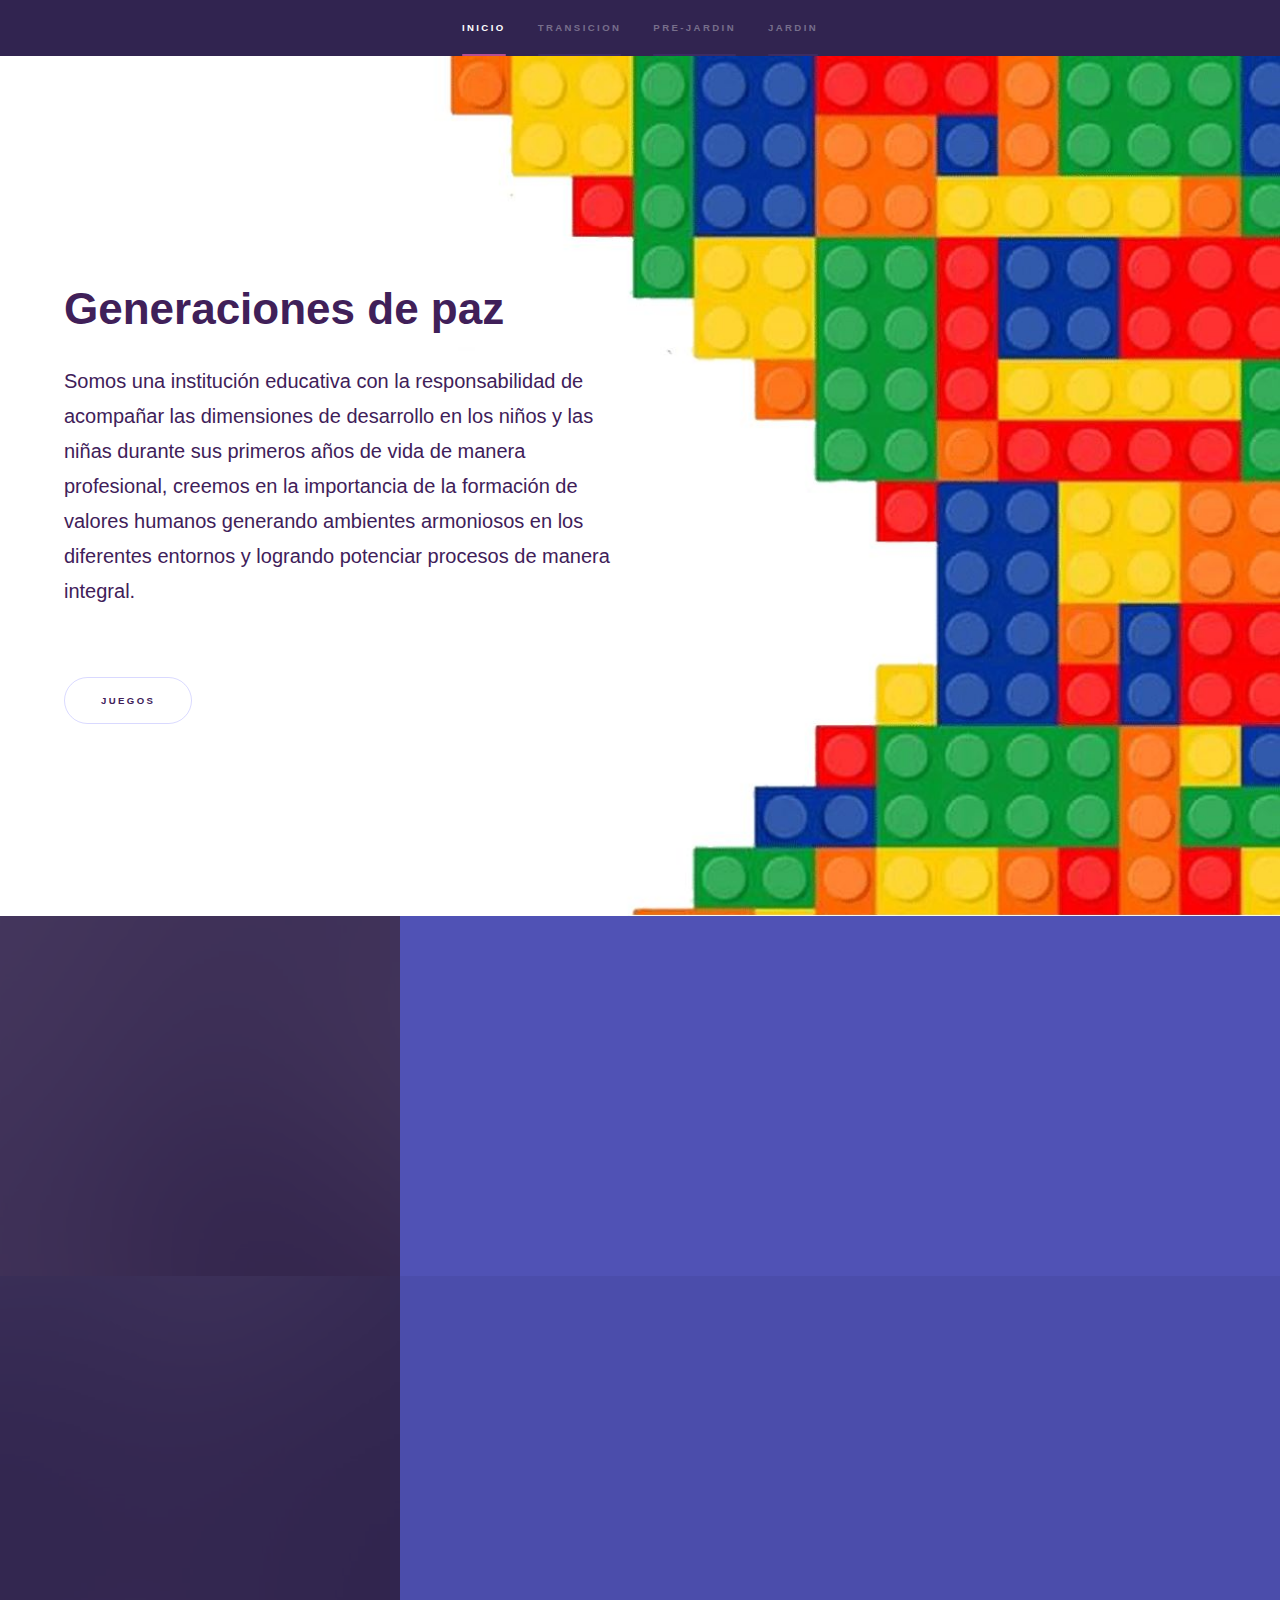
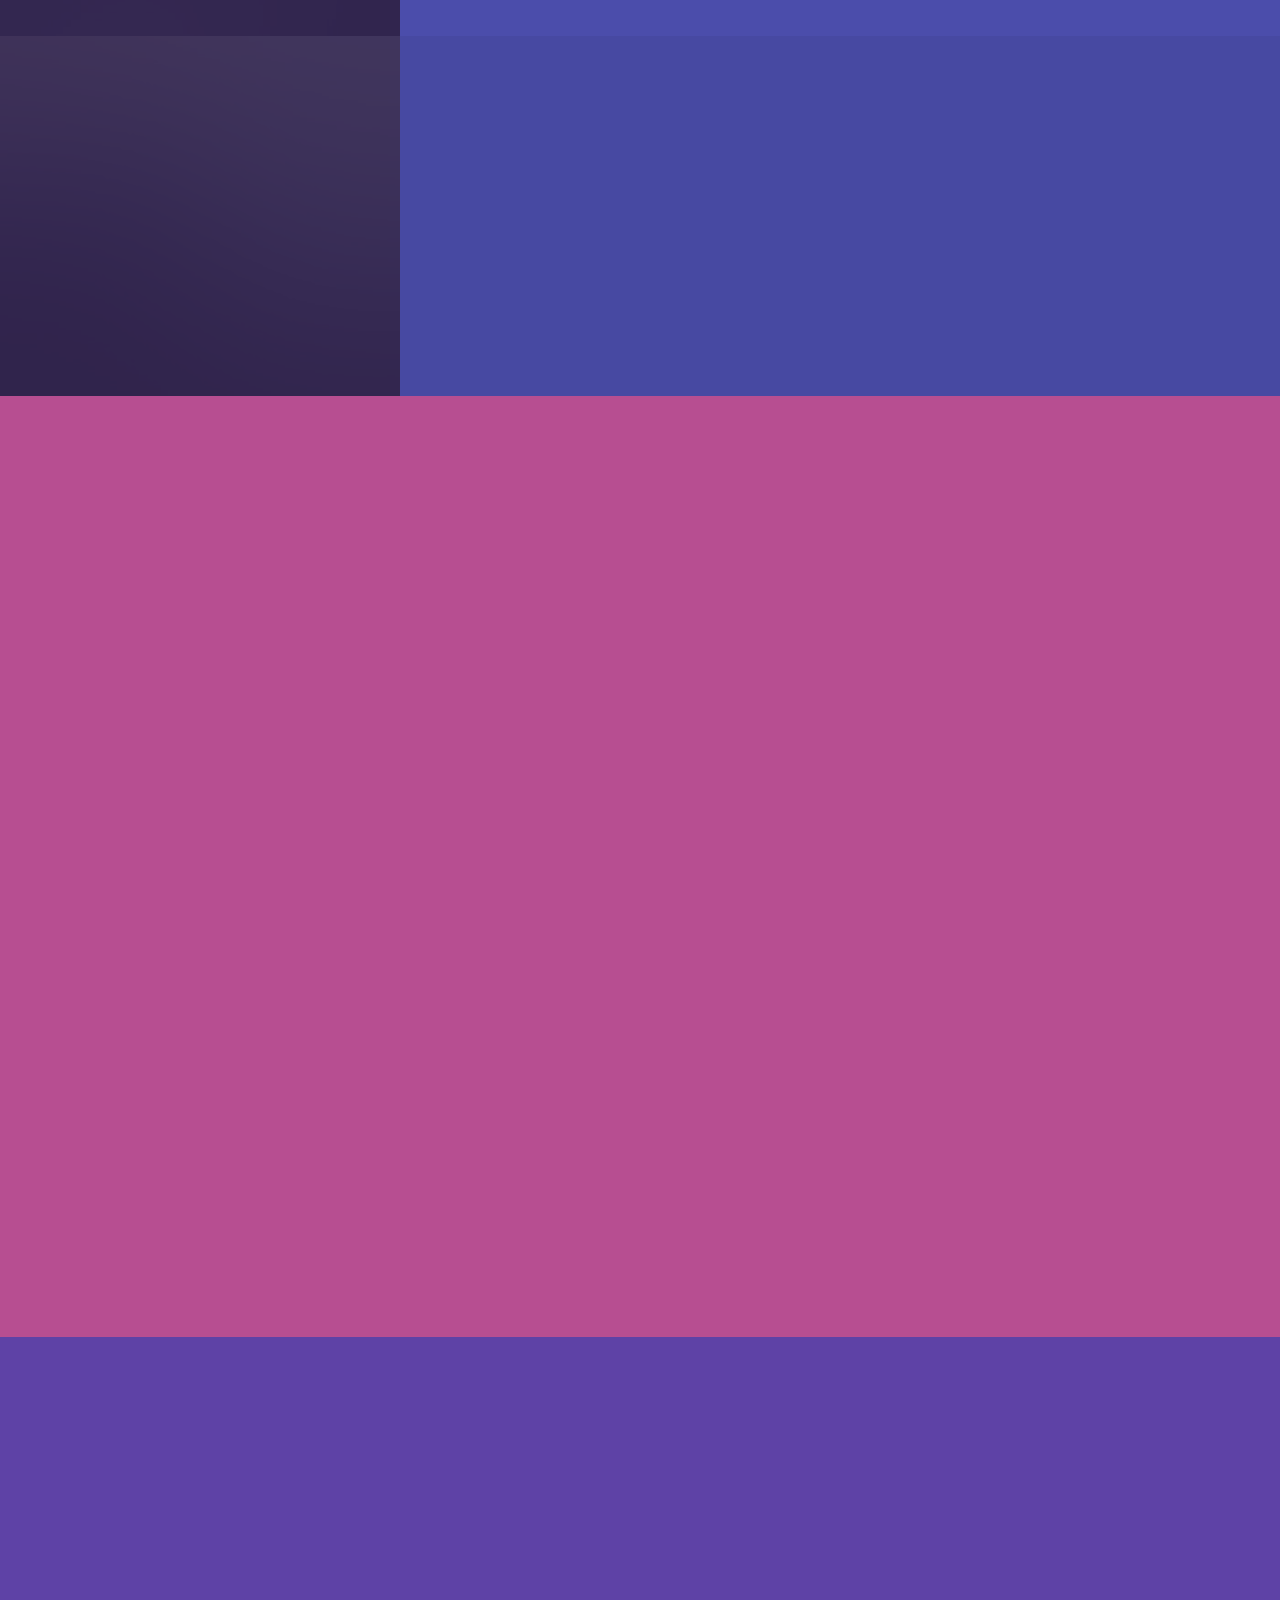
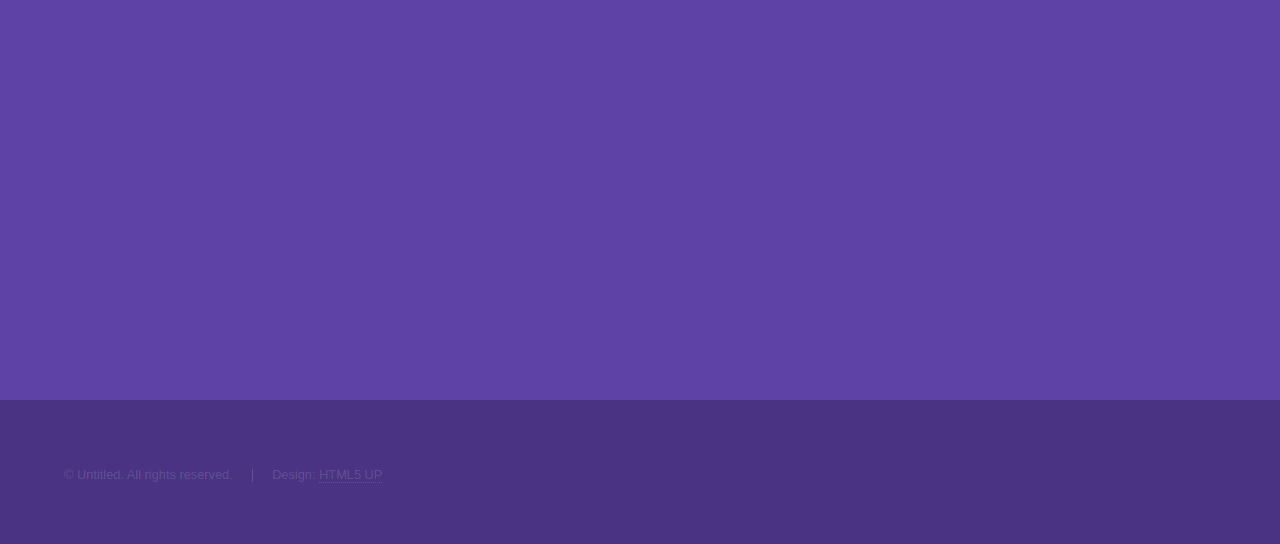
==== commit 60fc50ba: "Cambios en la interfaz principal, se agregan los iconos y logos" ====
--- a/src/index.html
+++ b/src/index.html
@@ -6,8 +6,9 @@
 -->
 <html>
 	<head>
-		<title>Hyperspace by HTML5 UP</title>
+		<title>Generaciones de paz</title>
 		<meta charset="utf-8" />
+		<link rel="icon" href="images/escudo-1.ico">
 		<meta name="viewport" content="width=device-width, initial-scale=1, user-scalable=no" />
 		<link rel="stylesheet" href="assets/css/main.css" />
 		<noscript><link rel="stylesheet" href="assets/css/noscript.css" /></noscript>
@@ -19,10 +20,10 @@
 				<div class="inner">
 					<nav>
 						<ul>
-							<li><a href="#intro">Welcome</a></li>
-							<li><a href="#one">Who we are</a></li>
-							<li><a href="#two">What we do</a></li>
-							<li><a href="#three">Get in touch</a></li>
+							<li><a href="#intro">Inicio</a></li>
+							<li><a href="#one">Transicion</a></li>
+							<li><a href="#two">Pre-Jardin</a></li>
+							<li><a href="#three">Jardin</a></li>
 						</ul>
 					</nav>
 				</div>
@@ -31,15 +32,27 @@
 		<!-- Wrapper -->
 			<div id="wrapper">
 
+
 				<!-- Intro -->
 					<section id="intro" class="wrapper style1 fullscreen fade-up">
+
 						<div class="inner">
-							<h1>Hyperspace</h1>
-							<p>Just another fine responsive site template designed by <a href="http://html5up.net">HTML5 UP</a><br />
-							and released for free under the <a href="http://html5up.net/license">Creative Commons</a>.</p>
-							<ul class="actions">
-								<li><a href="#one" class="button scrolly">Learn more</a></li>
-							</ul>
+							<div class="row">
+								<div class="col-6">
+									<br>
+									<h1>Generaciones de paz</h1>
+									<p>Somos una institución educativa con la responsabilidad de acompañar las
+										dimensiones de desarrollo en los niños y las niñas durante sus primeros años
+										de vida de manera profesional, creemos en la importancia de la formación de
+										valores humanos generando ambientes armoniosos en los diferentes entornos
+										 y logrando potenciar procesos de manera integral.</p>
+										<br />
+									<ul class="actions">
+										<li><a href="#one" class="button scrolly">Juegos</a></li>
+									</ul>
+								</div>
+							</div>
+
 						</div>
 					</section>
 
--- a/src/assets/css/main.css
+++ b/src/assets/css/main.css
@@ -172,10 +172,11 @@
 
 	p {
 		margin: 0 0 2em 0;
+		color: #402059
 	}
 
 	h1, h2, h3, h4, h5, h6 {
-		color: #ffffff;
+		color: #402059;
 		font-weight: bold;
 		line-height: 1.5;
 		margin: 0 0 0.5em 0;
@@ -1833,9 +1834,9 @@
 		transition: border-color 0.2s ease;
 		background-color: transparent;
 		border: solid 1px !important;
-		border-color: rgba(255, 255, 255, 0.15) !important;
+		border-color: rgba(0, 0, 255, 0.15) !important;
 		border-radius: 3em;
-		color: #ffffff !important;
+		color: #402059 !important;
 		cursor: pointer;
 		display: inline-block;
 		font-size: 0.6em;
@@ -1866,7 +1867,7 @@
 			-webkit-transition: opacity 0.2s ease, -webkit-transform 0.2s ease;
 			-ms-transition: opacity 0.2s ease, -ms-transform 0.2s ease;
 			transition: opacity 0.2s ease, transform 0.2s ease;
-			background: #ffffff;
+			background: #402059;
 			border-radius: 3em;
 			content: '';
 			height: 100%;
@@ -1914,7 +1915,8 @@
 		input[type="button"].primary,
 		button.primary,
 		.button.primary {
-			background-color: #ffffff;
+			background-color: #402059;
+
 			color: #312450 !important;
 		}
 
@@ -3215,6 +3217,7 @@
 
 				.wrapper > .inner {
 					padding: 4em 4em 2em 4em ;
+
 				}
 
 			}
@@ -3223,6 +3226,7 @@
 
 				.wrapper > .inner {
 					width: 100%;
+
 				}
 
 			}
@@ -3231,6 +3235,7 @@
 
 				.wrapper > .inner {
 					padding: 3em 2em 1em 2em ;
+
 				}
 
 			}
@@ -3364,6 +3369,13 @@
 		}
 
 /* Header */
+.home {
+  background-image: url('images/fondo.jpg');
+	background-size: cover;
+	background-position: center;
+	background-repeat: no-repeat;
+}
+
 
 	#header {
 		display: -moz-flex;
@@ -3872,9 +3884,10 @@
 
 /* Intro */
 
+
 	#intro {
 		background-attachment: fixed;
-		background-image: url("images/intro.svg");
+		background-image: url("images/fondo.jpg");
 		background-position: top right;
 		background-repeat: no-repeat;
 		background-size: 100% 100%;
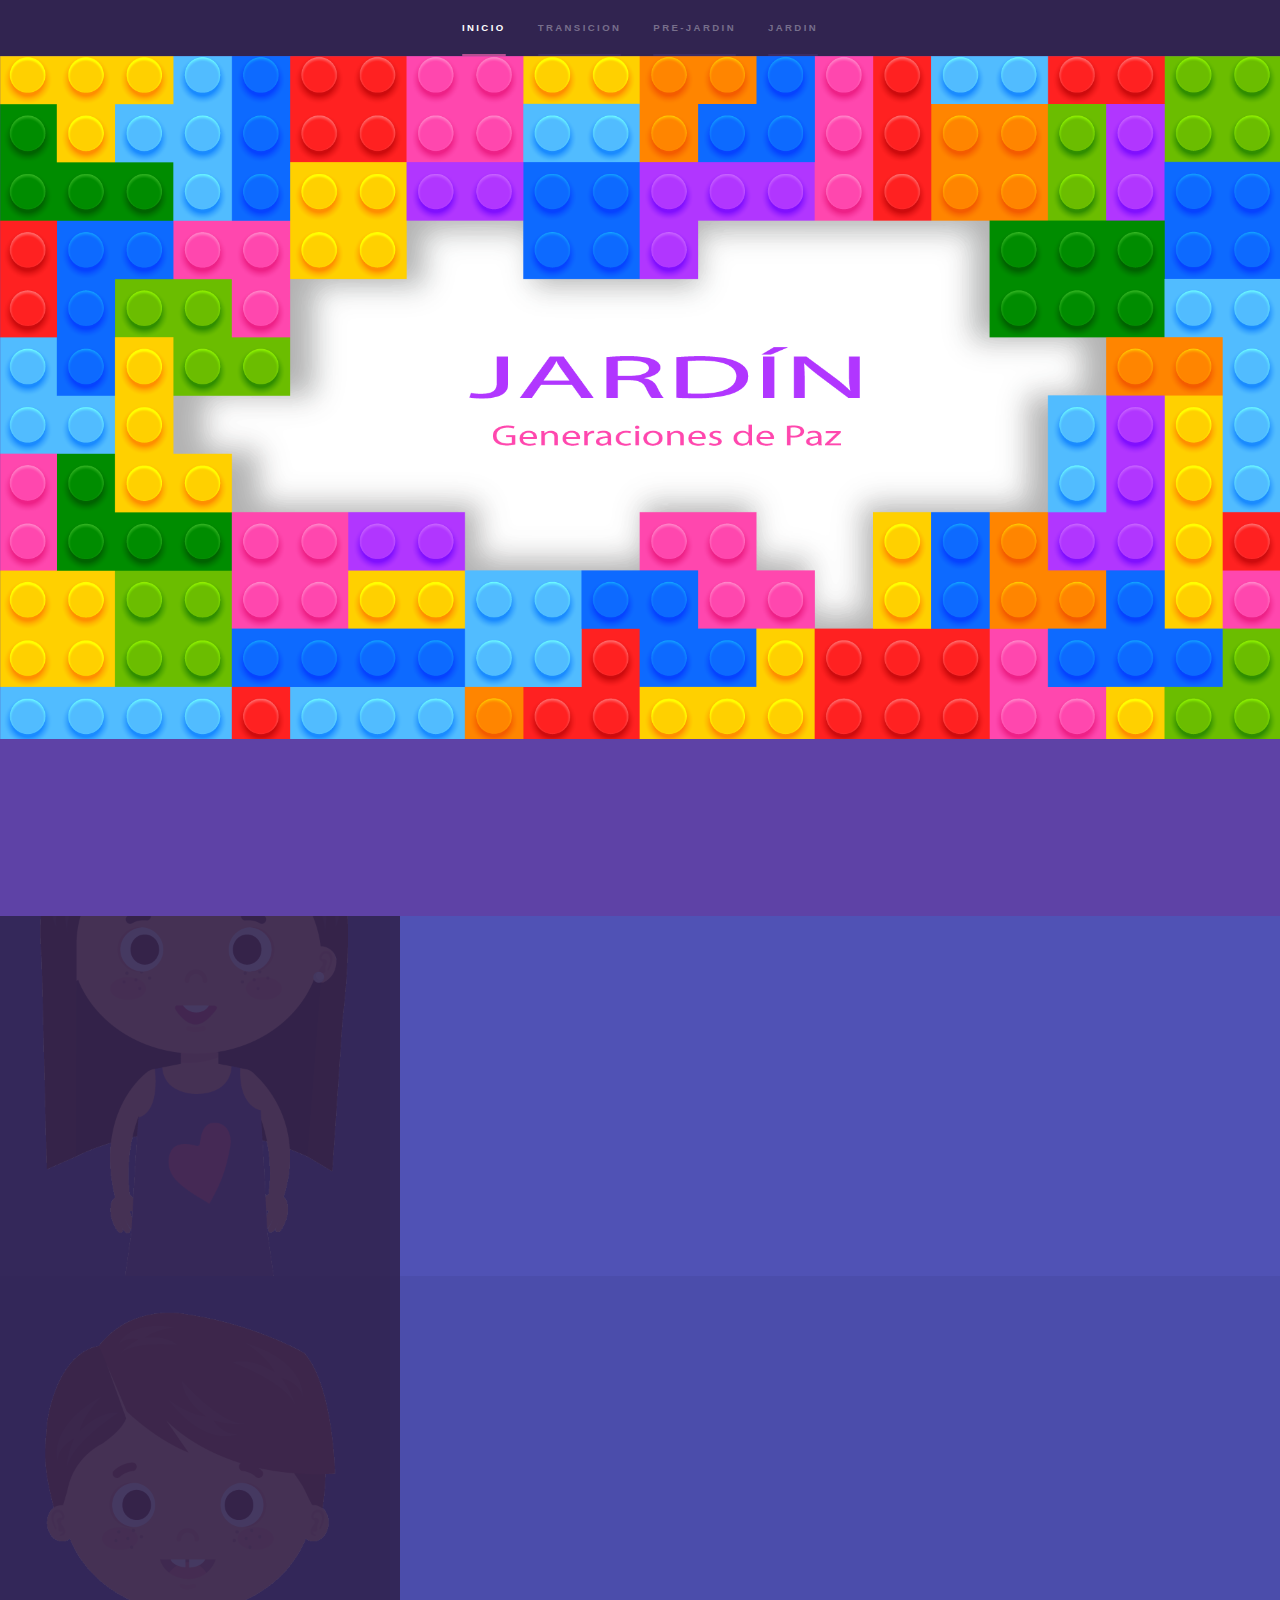
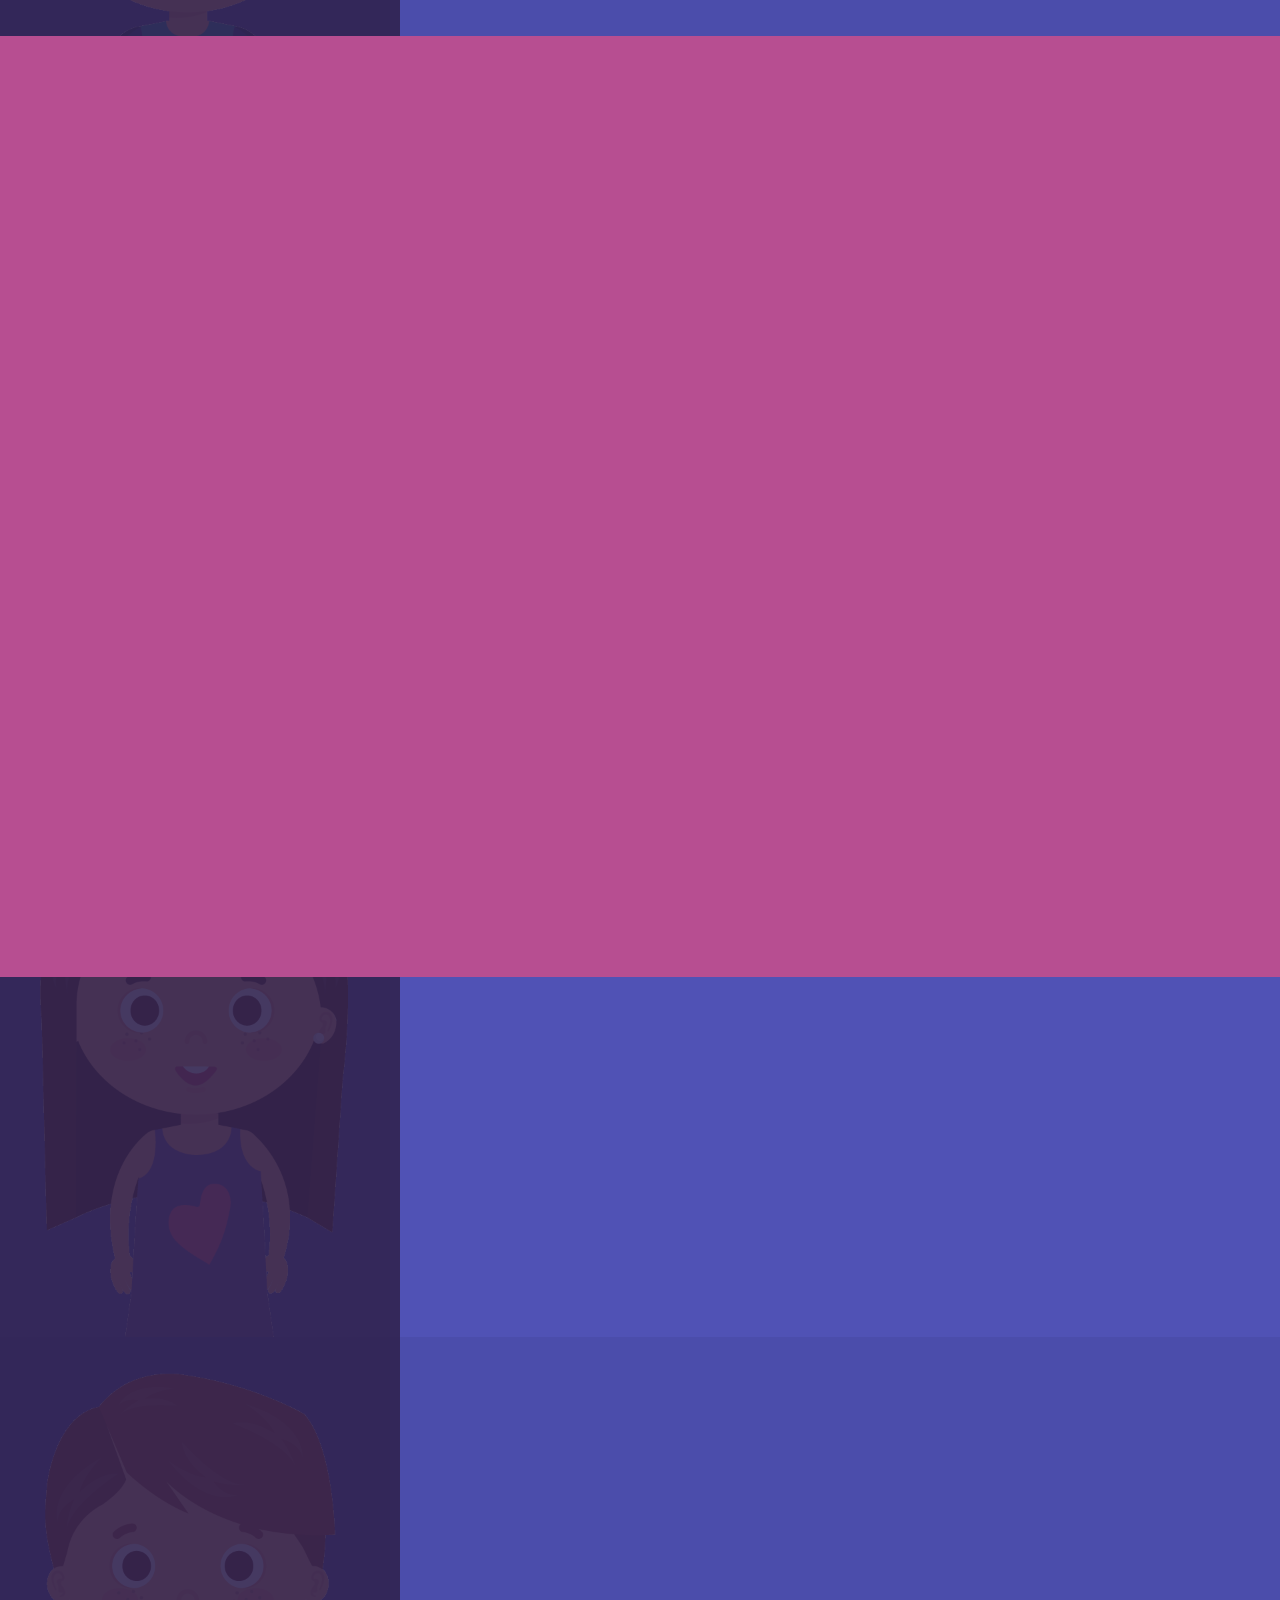
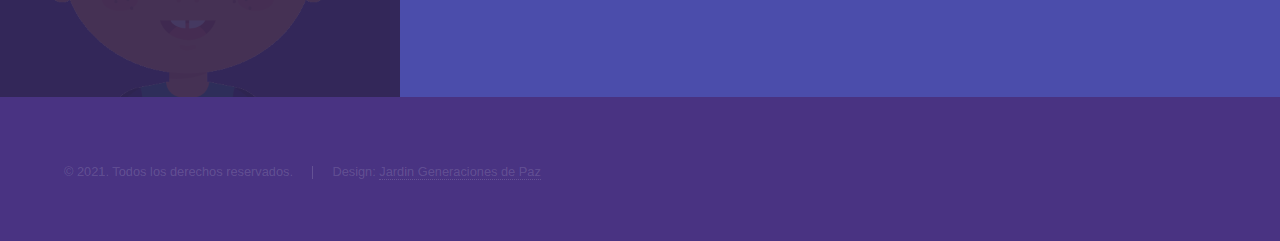
==== commit 5d02b26f: "Se hacen mejoras en la interfaz grafica" ====
--- a/src/index.html
+++ b/src/index.html
@@ -35,8 +35,13 @@
 
 				<!-- Intro -->
 					<section id="intro" class="wrapper style1 fullscreen fade-up">
+						<div class="container" style="height:120px">
+
+						</div>
+						<!--
 
 						<div class="inner">
+
 							<div class="row">
 								<div class="col-6">
 									<br>
@@ -54,15 +59,29 @@
 							</div>
 
 						</div>
+					-->
+
 					</section>
 
 				<!-- One -->
 					<section id="one" class="wrapper style2 spotlights">
 						<section>
-							<a href="#" class="image"><img src="images/pic01.jpg" alt="" data-position="center center" /></a>
+							<a href="#" class="image"><img src="images/niña.png" style="width: 60px;" alt="" data-position="center center" /></a>
 							<div class="content">
 								<div class="inner">
-									<h2>Sed ipsum dolor</h2>
+									<h2>Juego Cartas</h2>
+									<p>Descripcion.</p>
+									<ul class="actions">
+										<li><a href="generic.html" class="button">Ver más</a></li>
+									</ul>
+								</div>
+							</div>
+						</section>
+						<section>
+							<a href="#" class="image"><img src="images/niño.png" alt="" data-position="top center" /></a>
+							<div class="content">
+								<div class="inner">
+									<h2>Juego ...</h2>
 									<p>Phasellus convallis elit id ullamcorper pulvinar. Duis aliquam turpis mauris, eu ultricies erat malesuada quis. Aliquam dapibus.</p>
 									<ul class="actions">
 										<li><a href="generic.html" class="button">Learn more</a></li>
@@ -70,30 +89,7 @@
 								</div>
 							</div>
 						</section>
-						<section>
-							<a href="#" class="image"><img src="images/pic02.jpg" alt="" data-position="top center" /></a>
-							<div class="content">
-								<div class="inner">
-									<h2>Feugiat consequat</h2>
-									<p>Phasellus convallis elit id ullamcorper pulvinar. Duis aliquam turpis mauris, eu ultricies erat malesuada quis. Aliquam dapibus.</p>
-									<ul class="actions">
-										<li><a href="generic.html" class="button">Learn more</a></li>
-									</ul>
-								</div>
-							</div>
-						</section>
-						<section>
-							<a href="#" class="image"><img src="images/pic03.jpg" alt="" data-position="25% 25%" /></a>
-							<div class="content">
-								<div class="inner">
-									<h2>Ultricies aliquam</h2>
-									<p>Phasellus convallis elit id ullamcorper pulvinar. Duis aliquam turpis mauris, eu ultricies erat malesuada quis. Aliquam dapibus.</p>
-									<ul class="actions">
-										<li><a href="generic.html" class="button">Learn more</a></li>
-									</ul>
-								</div>
-							</div>
-						</section>
+
 					</section>
 
 				<!-- Two -->
@@ -140,63 +136,33 @@
 					</section>
 
 				<!-- Three -->
-					<section id="three" class="wrapper style1 fade-up">
-						<div class="inner">
-							<h2>Get in touch</h2>
-							<p>Phasellus convallis elit id ullamcorper pulvinar. Duis aliquam turpis mauris, eu ultricies erat malesuada quis. Aliquam dapibus, lacus eget hendrerit bibendum, urna est aliquam sem, sit amet imperdiet est velit quis lorem.</p>
-							<div class="split style1">
-								<section>
-									<form method="post" action="#">
-										<div class="fields">
-											<div class="field half">
-												<label for="name">Name</label>
-												<input type="text" name="name" id="name" />
-											</div>
-											<div class="field half">
-												<label for="email">Email</label>
-												<input type="text" name="email" id="email" />
-											</div>
-											<div class="field">
-												<label for="message">Message</label>
-												<textarea name="message" id="message" rows="5"></textarea>
-											</div>
-										</div>
-										<ul class="actions">
-											<li><a href="" class="button submit">Send Message</a></li>
-										</ul>
-									</form>
-								</section>
-								<section>
-									<ul class="contact">
-										<li>
-											<h3>Address</h3>
-											<span>12345 Somewhere Road #654<br />
-											Nashville, TN 00000-0000<br />
-											USA</span>
-										</li>
-										<li>
-											<h3>Email</h3>
-											<a href="#">user@untitled.tld</a>
-										</li>
-										<li>
-											<h3>Phone</h3>
-											<span>(000) 000-0000</span>
-										</li>
-										<li>
-											<h3>Social</h3>
-											<ul class="icons">
-												<li><a href="#" class="icon brands fa-twitter"><span class="label">Twitter</span></a></li>
-												<li><a href="#" class="icon brands fa-facebook-f"><span class="label">Facebook</span></a></li>
-												<li><a href="#" class="icon brands fa-github"><span class="label">GitHub</span></a></li>
-												<li><a href="#" class="icon brands fa-instagram"><span class="label">Instagram</span></a></li>
-												<li><a href="#" class="icon brands fa-linkedin-in"><span class="label">LinkedIn</span></a></li>
-											</ul>
-										</li>
-									</ul>
-								</section>
+				<section id="three" class="wrapper style2 spotlights">
+					<section>
+						<a href="#" class="image"><img src="images/niña.png" style="width: 60px;" alt="" data-position="center center" /></a>
+						<div class="content">
+							<div class="inner">
+								<h2>Juego Cartas</h2>
+								<p>Descripcion.</p>
+								<ul class="actions">
+									<li><a href="generic.html" class="button">Ver más</a></li>
+								</ul>
 							</div>
 						</div>
 					</section>
+					<section>
+						<a href="#" class="image"><img src="images/niño.png" alt="" data-position="top center" /></a>
+						<div class="content">
+							<div class="inner">
+								<h2>Juego ...</h2>
+								<p>Phasellus convallis elit id ullamcorper pulvinar. Duis aliquam turpis mauris, eu ultricies erat malesuada quis. Aliquam dapibus.</p>
+								<ul class="actions">
+									<li><a href="generic.html" class="button">Learn more</a></li>
+								</ul>
+							</div>
+						</div>
+					</section>
+
+				</section>
 
 			</div>
 
@@ -204,7 +170,7 @@
 			<footer id="footer" class="wrapper style1-alt">
 				<div class="inner">
 					<ul class="menu">
-						<li>&copy; Untitled. All rights reserved.</li><li>Design: <a href="http://html5up.net">HTML5 UP</a></li>
+						<li>&copy; 2021. Todos los derechos reservados.</li><li>Design: <a >Jardin Generaciones de Paz</a></li>
 					</ul>
 				</div>
 			</footer>
--- a/src/assets/css/main.css
+++ b/src/assets/css/main.css
@@ -3370,10 +3370,11 @@
 
 /* Header */
 .home {
-  background-image: url('images/fondo.jpg');
+  background-image: url('images/fondo3.png');
 	background-size: cover;
 	background-position: center;
 	background-repeat: no-repeat;
+	background-size: 100%;
 }
 
 
@@ -3887,10 +3888,11 @@
 
 	#intro {
 		background-attachment: fixed;
-		background-image: url("images/fondo.jpg");
+		background-image: url("images/fondo3.png");
 		background-position: top right;
 		background-repeat: no-repeat;
-		background-size: 100% 100%;
+		background-size: 100%;
+		height: 100%;
 	}
 
 		#intro p {
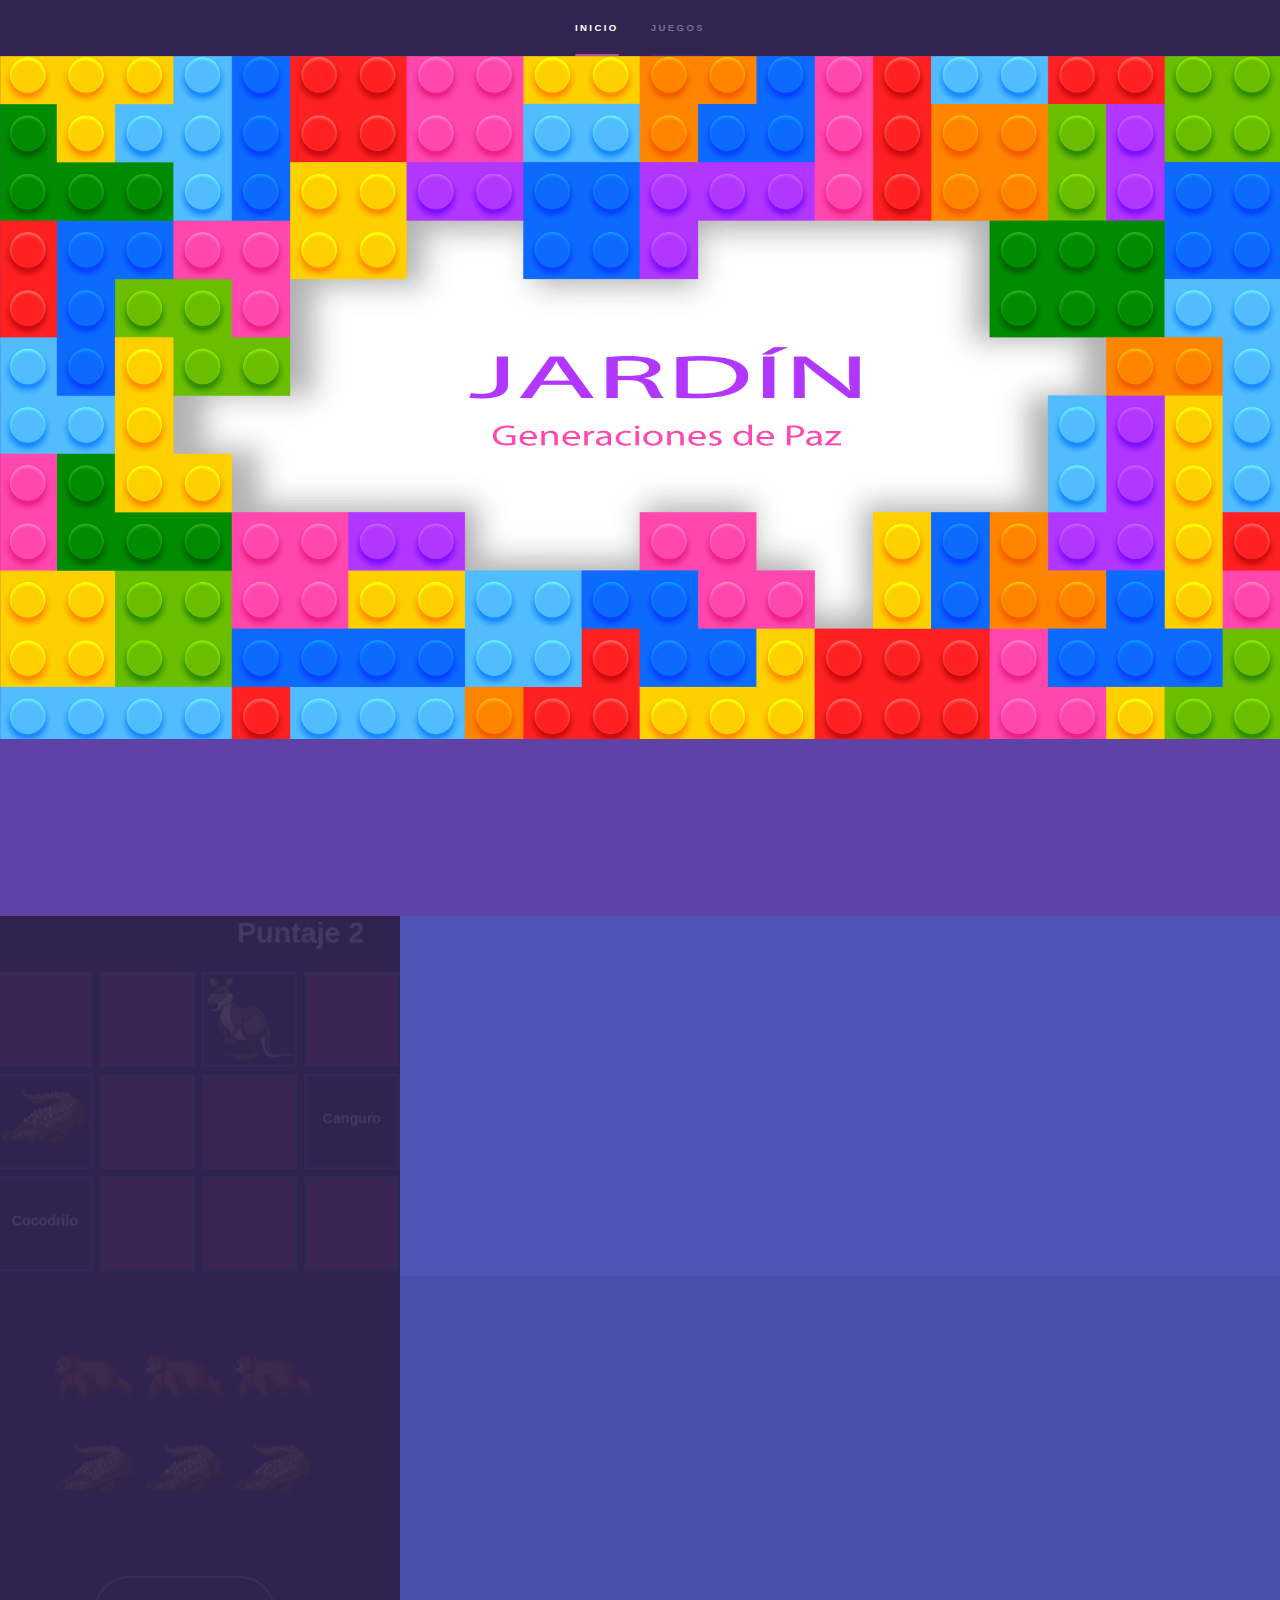
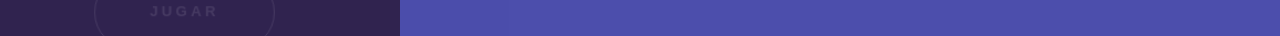
==== commit 10ae6cbd: "Refactor 5/03/21" ====
--- a/src/index.html
+++ b/src/index.html
@@ -21,9 +21,7 @@
 					<nav>
 						<ul>
 							<li><a href="#intro">Inicio</a></li>
-							<li><a href="#one">Transicion</a></li>
-							<li><a href="#two">Pre-Jardin</a></li>
-							<li><a href="#three">Jardin</a></li>
+							<li><a href="#one">Juegos</a></li>
 						</ul>
 					</nav>
 				</div>
@@ -66,114 +64,31 @@
 				<!-- One -->
 					<section id="one" class="wrapper style2 spotlights">
 						<section>
-							<a href="#" class="image"><img src="images/niña.png" style="width: 60px;" alt="" data-position="center center" /></a>
+							<a href="#" class="image"><img src="images/capturas_juegos/cartas.png" style="width: 60px;" alt="" data-position="center center" /></a>
 							<div class="content">
 								<div class="inner">
-									<h2>Juego Cartas</h2>
-									<p>Descripcion.</p>
+									<h2>Buscar parejas</h2>
+									<p>Busca las parejas es un juego de cartas. Se empieza a jugar colocando todas las cartas boca abajo levantando dos en cada turno. El objetivo es conseguir el mayor número de parejas iguales. ¿Te animas a jugar?.</p>
 									<ul class="actions">
-										<li><a href="generic.html" class="button">Ver más</a></li>
+										<li><a href="games/cartas/index.html" class="button">Jugar</a></li>
 									</ul>
 								</div>
 							</div>
 						</section>
 						<section>
-							<a href="#" class="image"><img src="images/niño.png" alt="" data-position="top center" /></a>
+							<a href="#" class="image"><img src="images/capturas_juegos/contar.png" alt="" data-position="top center" /></a>
 							<div class="content">
 								<div class="inner">
-									<h2>Juego ...</h2>
-									<p>Phasellus convallis elit id ullamcorper pulvinar. Duis aliquam turpis mauris, eu ultricies erat malesuada quis. Aliquam dapibus.</p>
+									<h2>Contar animales</h2>
+									<p>Juego de aprender a contar con animales, selecciona el numero correcto de animales que ves en pantalla.</p>
 									<ul class="actions">
-										<li><a href="generic.html" class="button">Learn more</a></li>
+										<li><a href="games/Conteo_animales/Juego1.html" class="button">Jugar</a></li>
 									</ul>
 								</div>
 							</div>
 						</section>
 
 					</section>
-
-				<!-- Two -->
-					<section id="two" class="wrapper style3 fade-up">
-						<div class="inner">
-							<h2>What we do</h2>
-							<p>Phasellus convallis elit id ullamcorper pulvinar. Duis aliquam turpis mauris, eu ultricies erat malesuada quis. Aliquam dapibus, lacus eget hendrerit bibendum, urna est aliquam sem, sit amet imperdiet est velit quis lorem.</p>
-							<div class="features">
-								<section>
-									<span class="icon solid major fa-code"></span>
-									<h3>Lorem ipsum amet</h3>
-									<p>Phasellus convallis elit id ullam corper amet et pulvinar. Duis aliquam turpis mauris, sed ultricies erat dapibus.</p>
-								</section>
-								<section>
-									<span class="icon solid major fa-lock"></span>
-									<h3>Aliquam sed nullam</h3>
-									<p>Phasellus convallis elit id ullam corper amet et pulvinar. Duis aliquam turpis mauris, sed ultricies erat dapibus.</p>
-								</section>
-								<section>
-									<span class="icon solid major fa-cog"></span>
-									<h3>Sed erat ullam corper</h3>
-									<p>Phasellus convallis elit id ullam corper amet et pulvinar. Duis aliquam turpis mauris, sed ultricies erat dapibus.</p>
-								</section>
-								<section>
-									<span class="icon solid major fa-desktop"></span>
-									<h3>Veroeros quis lorem</h3>
-									<p>Phasellus convallis elit id ullam corper amet et pulvinar. Duis aliquam turpis mauris, sed ultricies erat dapibus.</p>
-								</section>
-								<section>
-									<span class="icon solid major fa-link"></span>
-									<h3>Urna quis bibendum</h3>
-									<p>Phasellus convallis elit id ullam corper amet et pulvinar. Duis aliquam turpis mauris, sed ultricies erat dapibus.</p>
-								</section>
-								<section>
-									<span class="icon major fa-gem"></span>
-									<h3>Aliquam urna dapibus</h3>
-									<p>Phasellus convallis elit id ullam corper amet et pulvinar. Duis aliquam turpis mauris, sed ultricies erat dapibus.</p>
-								</section>
-							</div>
-							<ul class="actions">
-								<li><a href="generic.html" class="button">Learn more</a></li>
-							</ul>
-						</div>
-					</section>
-
-				<!-- Three -->
-				<section id="three" class="wrapper style2 spotlights">
-					<section>
-						<a href="#" class="image"><img src="images/niña.png" style="width: 60px;" alt="" data-position="center center" /></a>
-						<div class="content">
-							<div class="inner">
-								<h2>Juego Cartas</h2>
-								<p>Descripcion.</p>
-								<ul class="actions">
-									<li><a href="generic.html" class="button">Ver más</a></li>
-								</ul>
-							</div>
-						</div>
-					</section>
-					<section>
-						<a href="#" class="image"><img src="images/niño.png" alt="" data-position="top center" /></a>
-						<div class="content">
-							<div class="inner">
-								<h2>Juego ...</h2>
-								<p>Phasellus convallis elit id ullamcorper pulvinar. Duis aliquam turpis mauris, eu ultricies erat malesuada quis. Aliquam dapibus.</p>
-								<ul class="actions">
-									<li><a href="generic.html" class="button">Learn more</a></li>
-								</ul>
-							</div>
-						</div>
-					</section>
-
-				</section>
-
-			</div>
-
-		<!-- Footer -->
-			<footer id="footer" class="wrapper style1-alt">
-				<div class="inner">
-					<ul class="menu">
-						<li>&copy; 2021. Todos los derechos reservados.</li><li>Design: <a >Jardin Generaciones de Paz</a></li>
-					</ul>
-				</div>
-			</footer>
 
 		<!-- Scripts -->
 			<script src="assets/js/jquery.min.js"></script>
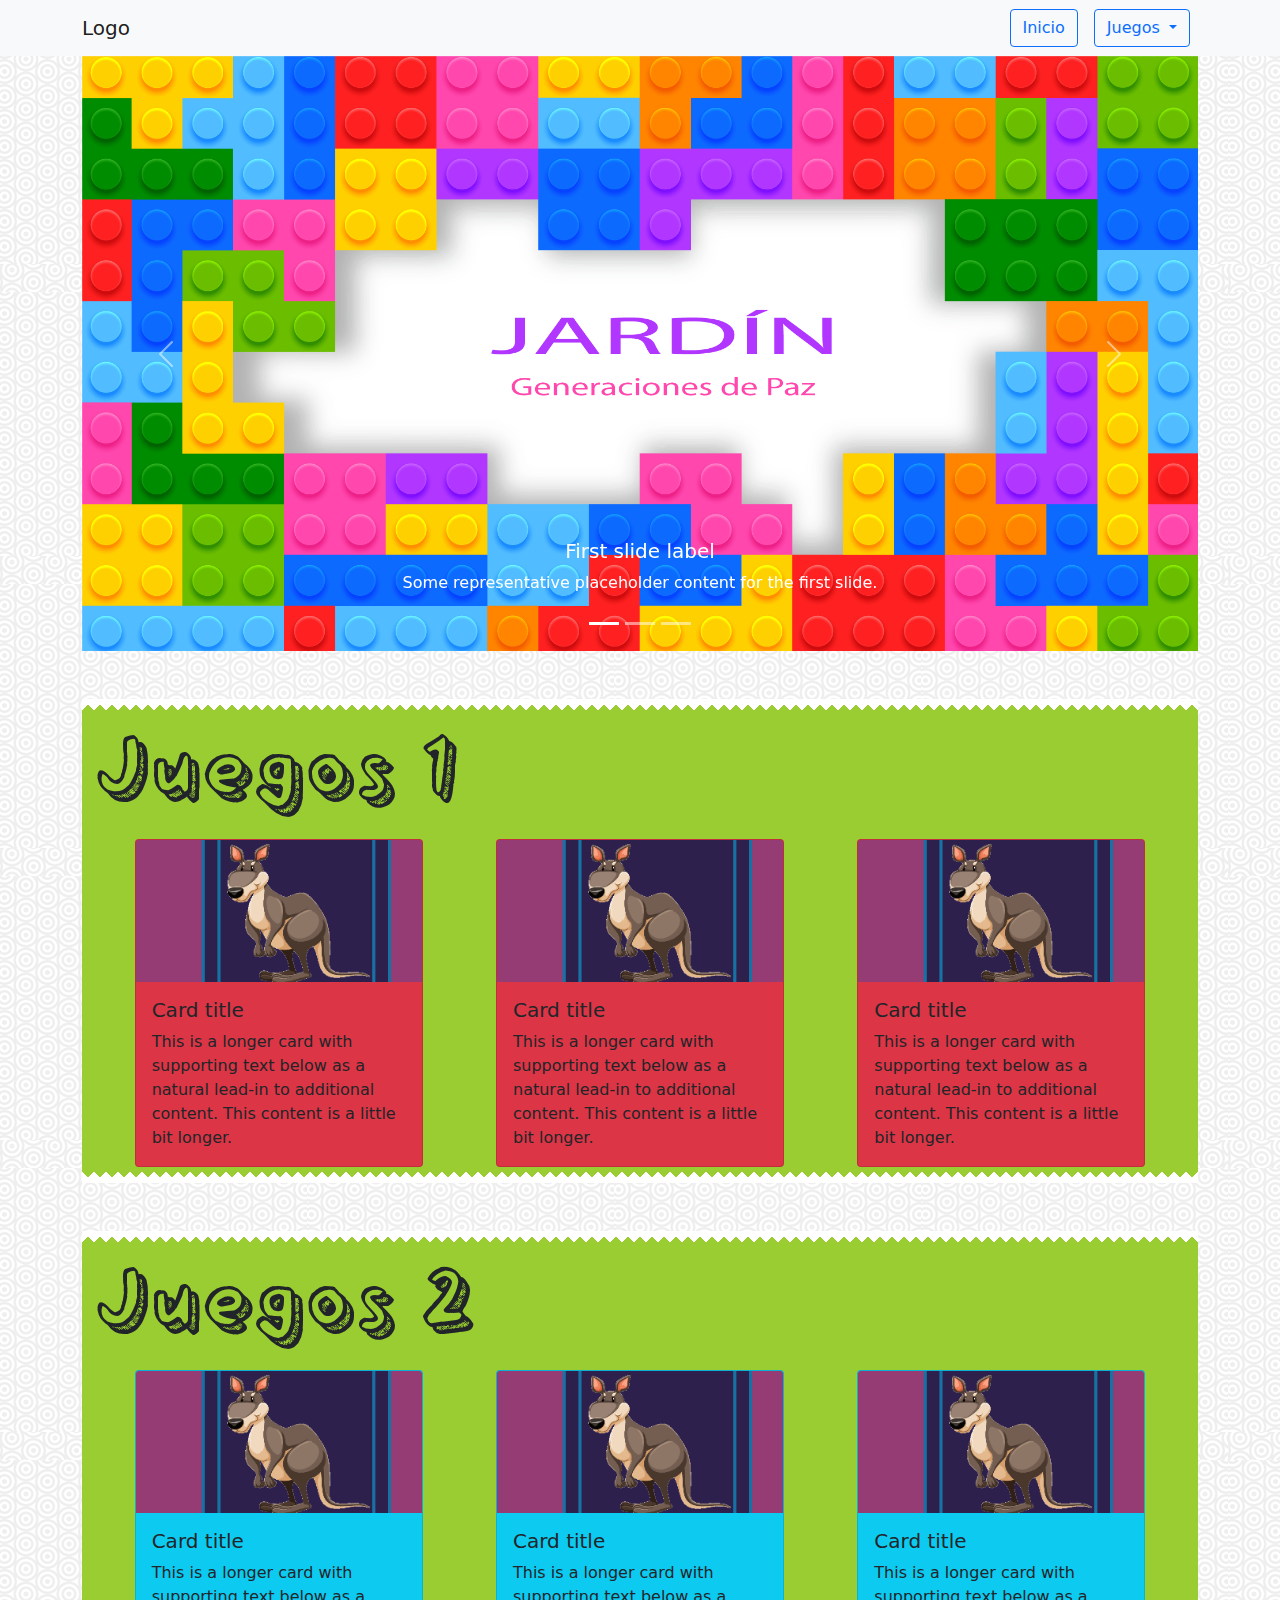
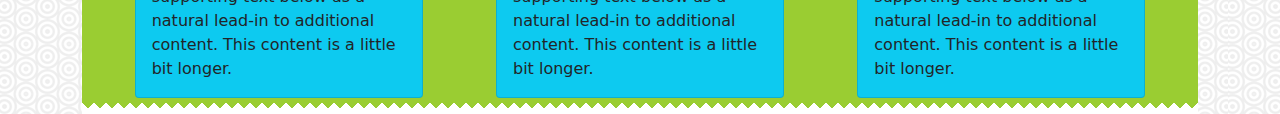
==== commit a682720a: "New ui" ====
--- a/src/index.html
+++ b/src/index.html
@@ -1,103 +1,127 @@
-<!DOCTYPE HTML>
-<!--
-	Hyperspace by HTML5 UP
-	html5up.net | @ajlkn
-	Free for personal and commercial use under the CCA 3.0 license (html5up.net/license)
--->
-<html>
-	<head>
-		<title>Generaciones de paz</title>
-		<meta charset="utf-8" />
-		<link rel="icon" href="images/escudo-1.ico">
-		<meta name="viewport" content="width=device-width, initial-scale=1, user-scalable=no" />
-		<link rel="stylesheet" href="assets/css/main.css" />
-		<noscript><link rel="stylesheet" href="assets/css/noscript.css" /></noscript>
-	</head>
-	<body class="is-preload">
-
-		<!-- Sidebar -->
-			<section id="sidebar">
-				<div class="inner">
-					<nav>
-						<ul>
-							<li><a href="#intro">Inicio</a></li>
-							<li><a href="#one">Juegos</a></li>
-						</ul>
-					</nav>
-				</div>
-			</section>
-
-		<!-- Wrapper -->
-			<div id="wrapper">
-
-
-				<!-- Intro -->
-					<section id="intro" class="wrapper style1 fullscreen fade-up">
-						<div class="container" style="height:120px">
-
-						</div>
-						<!--
-
-						<div class="inner">
-
-							<div class="row">
-								<div class="col-6">
-									<br>
-									<h1>Generaciones de paz</h1>
-									<p>Somos una institución educativa con la responsabilidad de acompañar las
-										dimensiones de desarrollo en los niños y las niñas durante sus primeros años
-										de vida de manera profesional, creemos en la importancia de la formación de
-										valores humanos generando ambientes armoniosos en los diferentes entornos
-										 y logrando potenciar procesos de manera integral.</p>
-										<br />
-									<ul class="actions">
-										<li><a href="#one" class="button scrolly">Juegos</a></li>
-									</ul>
-								</div>
-							</div>
-
-						</div>
-					-->
-
-					</section>
-
-				<!-- One -->
-					<section id="one" class="wrapper style2 spotlights">
-						<section>
-							<a href="#" class="image"><img src="images/capturas_juegos/cartas.png" style="width: 60px;" alt="" data-position="center center" /></a>
-							<div class="content">
-								<div class="inner">
-									<h2>Buscar parejas</h2>
-									<p>Busca las parejas es un juego de cartas. Se empieza a jugar colocando todas las cartas boca abajo levantando dos en cada turno. El objetivo es conseguir el mayor número de parejas iguales. ¿Te animas a jugar?.</p>
-									<ul class="actions">
-										<li><a href="games/cartas/index.html" class="button">Jugar</a></li>
-									</ul>
-								</div>
-							</div>
-						</section>
-						<section>
-							<a href="#" class="image"><img src="images/capturas_juegos/contar.png" alt="" data-position="top center" /></a>
-							<div class="content">
-								<div class="inner">
-									<h2>Contar animales</h2>
-									<p>Juego de aprender a contar con animales, selecciona el numero correcto de animales que ves en pantalla.</p>
-									<ul class="actions">
-										<li><a href="games/Conteo_animales/Juego1.html" class="button">Jugar</a></li>
-									</ul>
-								</div>
-							</div>
-						</section>
-
-					</section>
-
-		<!-- Scripts -->
-			<script src="assets/js/jquery.min.js"></script>
-			<script src="assets/js/jquery.scrollex.min.js"></script>
-			<script src="assets/js/jquery.scrolly.min.js"></script>
-			<script src="assets/js/browser.min.js"></script>
-			<script src="assets/js/breakpoints.min.js"></script>
-			<script src="assets/js/util.js"></script>
-			<script src="assets/js/main.js"></script>
-
-	</body>
-</html>
+<!doctype html>
+<html lang="en">
+<head>
+    <!-- Required meta tags -->
+    <meta charset="utf-8">
+    <meta name="viewport" content="width=device-width, initial-scale=1">
+
+    <!-- Bootstrap CSS -->
+    <link rel="stylesheet" href="assets/css/bootstrap.min.css">
+    <link rel="stylesheet" href="assets/css/main.css">
+    <title>Index</title>
+</head>
+<body>
+<nav class="navbar navbar-light bg-light">
+    <div class="container">
+        <a class="navbar-brand">Logo</a>
+        <div class="d-flex">
+            <button type="button" class="btn btn-outline-primary mx-2">Inicio</button>
+            <div class="dropdown">
+                <button class="btn btn-outline-primary dropdown-toggle mx-2" type="button" id="dropdownMenuButton1"
+                        data-bs-toggle="dropdown" aria-expanded="false">
+                    Juegos
+                </button>
+                <ul class="dropdown-menu" aria-labelledby="dropdownMenuButton1">
+                    <li><a class="dropdown-item" href="#">Action</a></li>
+                    <li><a class="dropdown-item" href="#">Another action</a></li>
+                    <li><a class="dropdown-item" href="#">Something else here</a></li>
+                </ul>
+            </div>
+        </div>
+    </div>
+</nav>
+<div class="container">
+    <div id="carouselExampleCaptions" class="carousel slide" data-bs-ride="carousel">
+        <div class="carousel-indicators">
+            <button type="button" data-bs-target="#carouselExampleCaptions" data-bs-slide-to="0" class="active" aria-current="true" aria-label="Slide 1"></button>
+            <button type="button" data-bs-target="#carouselExampleCaptions" data-bs-slide-to="1" aria-label="Slide 2"></button>
+            <button type="button" data-bs-target="#carouselExampleCaptions" data-bs-slide-to="2" aria-label="Slide 3"></button>
+        </div>
+        <div class="carousel-inner">
+            <div class="carousel-item active">
+                <img src="images/fondo3.png" class="d-block w-100" alt="...">
+                <div class="carousel-caption d-none d-md-block">
+                    <h5>First slide label</h5>
+                    <p>Some representative placeholder content for the first slide.</p>
+                </div>
+            </div>
+            <div class="carousel-item">
+                <img src="images/fondo3.png" class="d-block w-100" alt="...">
+                <div class="carousel-caption d-none d-md-block">
+                    <h5>Second slide label</h5>
+                    <p>Some representative placeholder content for the second slide.</p>
+                </div>
+            </div>
+            <div class="carousel-item">
+                <img src="images/fondo3.png" class="d-block w-100" alt="...">
+                <div class="carousel-caption d-none d-md-block">
+                    <h5>Third slide label</h5>
+                    <p>Some representative placeholder content for the third slide.</p>
+                </div>
+            </div>
+        </div>
+        <button class="carousel-control-prev" type="button" data-bs-target="#carouselExampleCaptions" data-bs-slide="prev">
+            <span class="carousel-control-prev-icon" aria-hidden="true"></span>
+            <span class="visually-hidden">Previous</span>
+        </button>
+        <button class="carousel-control-next" type="button" data-bs-target="#carouselExampleCaptions" data-bs-slide="next">
+            <span class="carousel-control-next-icon" aria-hidden="true"></span>
+            <span class="visually-hidden">Next</span>
+        </button>
+    </div>
+    <div class="mt-5 banner-vertical p-3">
+        <h1 class="section-tittle">Juegos 1</h1>
+        <div class="d-flex flex-row justify-content-around">
+            <div class="card bg-danger" style="width: 18rem;">
+                <img class="card-img-top" src="images/capturas_juegos/cartas-2.png" alt="Card image cap">
+                <div class="card-body">
+                    <h5 class="card-title">Card title</h5>
+                    <p class="card-text">This is a longer card with supporting text below as a natural lead-in to additional content. This content is a little bit longer.</p>
+                </div>
+            </div>
+            <div class="card bg-danger" style="width: 18rem;">
+                <img class="card-img-top" src="images/capturas_juegos/cartas-2.png" alt="Card image cap">
+                <div class="card-body">
+                    <h5 class="card-title">Card title</h5>
+                    <p class="card-text">This is a longer card with supporting text below as a natural lead-in to additional content. This content is a little bit longer.</p>
+                </div>
+            </div>
+            <div class="card bg-danger" style="width: 18rem;">
+                <img class="card-img-top" src="images/capturas_juegos/cartas-2.png" alt="Card image cap">
+                <div class="card-body">
+                    <h5 class="card-title">Card title</h5>
+                    <p class="card-text">This is a longer card with supporting text below as a natural lead-in to additional content. This content is a little bit longer.</p>
+                </div>
+            </div>
+        </div>
+    </div>
+    <div class="mt-5 banner-vertical p-3">
+        <h1 class="section-tittle">Juegos 2</h1>
+        <div class="d-flex flex-row justify-content-around">
+            <div class="card bg-info" style="width: 18rem;">
+                <img class="card-img-top" src="images/capturas_juegos/cartas-2.png" alt="Card image cap">
+                <div class="card-body">
+                    <h5 class="card-title">Card title</h5>
+                    <p class="card-text">This is a longer card with supporting text below as a natural lead-in to additional content. This content is a little bit longer.</p>
+                </div>
+            </div>
+            <div class="card bg-info" style="width: 18rem;">
+                <img class="card-img-top" src="images/capturas_juegos/cartas-2.png" alt="Card image cap">
+                <div class="card-body">
+                    <h5 class="card-title">Card title</h5>
+                    <p class="card-text">This is a longer card with supporting text below as a natural lead-in to additional content. This content is a little bit longer.</p>
+                </div>
+            </div>
+            <div class="card bg-info" style="width: 18rem;">
+                <img class="card-img-top" src="images/capturas_juegos/cartas-2.png" alt="Card image cap">
+                <div class="card-body">
+                    <h5 class="card-title">Card title</h5>
+                    <p class="card-text">This is a longer card with supporting text below as a natural lead-in to additional content. This content is a little bit longer.</p>
+                </div>
+            </div>
+        </div>
+    </div>
+</div>
+<script src="assets/js/bootstrap.min.js"></script>
+</body>
+</html>
--- a/src/assets/css/main.css
+++ b/src/assets/css/main.css
@@ -1,3924 +1,25 @@
-@import url(fontawesome-all.min.css);
-
-/*
-	Hyperspace by HTML5 UP
-	html5up.net | @ajlkn
-	Free for personal and commercial use under the CCA 3.0 license (html5up.net/license)
-*/
-
-html, body, div, span, applet, object,
-iframe, h1, h2, h3, h4, h5, h6, p, blockquote,
-pre, a, abbr, acronym, address, big, cite,
-code, del, dfn, em, img, ins, kbd, q, s, samp,
-small, strike, strong, sub, sup, tt, var, b,
-u, i, center, dl, dt, dd, ol, ul, li, fieldset,
-form, label, legend, table, caption, tbody,
-tfoot, thead, tr, th, td, article, aside,
-canvas, details, embed, figure, figcaption,
-footer, header, hgroup, menu, nav, output, ruby,
-section, summary, time, mark, audio, video {
-	margin: 0;
-	padding: 0;
-	border: 0;
-	font-size: 100%;
-	font: inherit;
-	vertical-align: baseline;}
-
-article, aside, details, figcaption, figure,
-footer, header, hgroup, menu, nav, section {
-	display: block;}
-
-body {
-	line-height: 1;
+@font-face {
+    font-family: Playtime;
+    src: url(../fonts/Playtime.otf);
 }
 
-ol, ul {
-	list-style: none;
+body{
+    width: 100%;
+    height: 100%;
+    background-image: url("../../images/oslRB.png");
+    background-repeat: repeat;
 }
 
-blockquote, q {
-	quotes: none;
-}
-
-	blockquote:before, blockquote:after, q:before, q:after {
-		content: '';
-		content: none;
-	}
-
-table {
-	border-collapse: collapse;
-	border-spacing: 0;
-}
-
-body {
-	-webkit-text-size-adjust: none;
-}
-
-mark {
-	background-color: transparent;
-	color: inherit;
-}
-
-input::-moz-focus-inner {
-	border: 0;
-	padding: 0;
-}
-
-input, select, textarea {
-	-moz-appearance: none;
-	-webkit-appearance: none;
-	-ms-appearance: none;
-	appearance: none;
-}
-
-/* Basic */
-
-	@-ms-viewport {
-		width: device-width;
-	}
-
-	body {
-		-ms-overflow-style: scrollbar;
-	}
-
-	@media screen and (max-width: 480px) {
-
-		html, body {
-			min-width: 320px;
-		}
-
-	}
-
-	html {
-		box-sizing: border-box;
-	}
-
-	*, *:before, *:after {
-		box-sizing: inherit;
-	}
-
-	body {
-		background: #312450;
-	}
-
-		body.is-preload *, body.is-preload *:before, body.is-preload *:after {
-			-moz-animation: none !important;
-			-webkit-animation: none !important;
-			-ms-animation: none !important;
-			animation: none !important;
-			-moz-transition: none !important;
-			-webkit-transition: none !important;
-			-ms-transition: none !important;
-			transition: none !important;
-		}
-
-/* Type */
-
-	body, input, select, textarea {
-		color: rgba(255, 255, 255, 0.55);
-		font-family: Arial, Helvetica, sans-serif;
-		font-size: 16.5pt;
-		font-weight: normal;
-		line-height: 1.75;
-	}
-
-		@media screen and (max-width: 1680px) {
-
-			body, input, select, textarea {
-				font-size: 13pt;
-			}
-
-		}
-
-		@media screen and (max-width: 1280px) {
-
-			body, input, select, textarea {
-				font-size: 12pt;
-			}
-
-		}
-
-		@media screen and (max-width: 360px) {
-
-			body, input, select, textarea {
-				font-size: 11pt;
-			}
-
-		}
-
-	a {
-		-moz-transition: color 0.2s ease, border-bottom-color 0.2s ease;
-		-webkit-transition: color 0.2s ease, border-bottom-color 0.2s ease;
-		-ms-transition: color 0.2s ease, border-bottom-color 0.2s ease;
-		transition: color 0.2s ease, border-bottom-color 0.2s ease;
-		border-bottom: dotted 1px rgba(255, 255, 255, 0.35);
-		color: inherit;
-		text-decoration: none;
-	}
-
-		a:hover {
-			border-bottom-color: transparent;
-			color: #ffffff;
-		}
-
-	strong, b {
-		color: #ffffff;
-		font-weight: bold;
-	}
-
-	em, i {
-		font-style: italic;
-	}
-
-	p {
-		margin: 0 0 2em 0;
-		color: #402059
-	}
-
-	h1, h2, h3, h4, h5, h6 {
-		color: #402059;
-		font-weight: bold;
-		line-height: 1.5;
-		margin: 0 0 0.5em 0;
-	}
-
-		h1 a, h2 a, h3 a, h4 a, h5 a, h6 a {
-			color: inherit;
-			text-decoration: none;
-		}
-
-	h1 {
-		font-size: 2.75em;
-	}
-
-		h1.major {
-			margin: 0 0 1.3em 0;
-			position: relative;
-			padding-bottom: 0.35em;
-		}
-
-			h1.major:after {
-				background-image: -moz-linear-gradient(to right, #5e42a6, #b74e91);
-				background-image: -webkit-linear-gradient(to right, #5e42a6, #b74e91);
-				background-image: -ms-linear-gradient(to right, #5e42a6, #b74e91);
-				background-image: linear-gradient(to right, #5e42a6, #b74e91);
-				-moz-transition: max-width 0.2s ease;
-				-webkit-transition: max-width 0.2s ease;
-				-ms-transition: max-width 0.2s ease;
-				transition: max-width 0.2s ease;
-				border-radius: 0.2em;
-				bottom: 0;
-				content: '';
-				height: 0.05em;
-				position: absolute;
-				right: 0;
-				width: 100%;
-			}
-
-	h2 {
-		font-size: 1.75em;
-	}
-
-	h3 {
-		font-size: 1.1em;
-	}
-
-	h4 {
-		font-size: 1em;
-	}
-
-	h5 {
-		font-size: 0.8em;
-	}
-
-	h6 {
-		font-size: 0.6em;
-	}
-
-	@media screen and (max-width: 736px) {
-
-		h1 {
-			font-size: 2em;
-		}
-
-		h2 {
-			font-size: 1.25em;
-		}
-
-		h3 {
-			font-size: 1em;
-		}
-
-		h4 {
-			font-size: 0.8em;
-		}
-
-		h5 {
-			font-size: 0.6em;
-		}
-
-		h6 {
-			font-size: 0.6em;
-		}
-
-	}
-
-	sub {
-		font-size: 0.8em;
-		position: relative;
-		top: 0.5em;
-	}
-
-	sup {
-		font-size: 0.8em;
-		position: relative;
-		top: -0.5em;
-	}
-
-	blockquote {
-		border-left: solid 4px rgba(255, 255, 255, 0.15);
-		font-style: italic;
-		margin: 0 0 2em 0;
-		padding: 0.5em 0 0.5em 2em;
-	}
-
-	code {
-		background: rgba(255, 255, 255, 0.05);
-		border-radius: 0.25em;
-		border: solid 1px rgba(255, 255, 255, 0.15);
-		font-family: "Courier New", monospace;
-		font-size: 0.9em;
-		margin: 0 0.25em;
-		padding: 0.25em 0.65em;
-	}
-
-	pre {
-		-webkit-overflow-scrolling: touch;
-		font-family: "Courier New", monospace;
-		font-size: 0.9em;
-		margin: 0 0 2em 0;
-	}
-
-		pre code {
-			display: block;
-			line-height: 1.75em;
-			padding: 1em 1.5em;
-			overflow-x: auto;
-		}
-
-	hr {
-		border: 0;
-		border-bottom: solid 1px rgba(255, 255, 255, 0.15);
-		margin: 2em 0;
-	}
-
-		hr.major {
-			margin: 3em 0;
-		}
-
-	.align-left {
-		text-align: left;
-	}
-
-	.align-center {
-		text-align: center;
-	}
-
-	.align-right {
-		text-align: right;
-	}
-
-/* Row */
-
-	.row {
-		display: flex;
-		flex-wrap: wrap;
-		box-sizing: border-box;
-		align-items: stretch;
-	}
-
-		.row > * {
-			box-sizing: border-box;
-		}
-
-		.row.gtr-uniform > * > :last-child {
-			margin-bottom: 0;
-		}
-
-		.row.aln-left {
-			justify-content: flex-start;
-		}
-
-		.row.aln-center {
-			justify-content: center;
-		}
-
-		.row.aln-right {
-			justify-content: flex-end;
-		}
-
-		.row.aln-top {
-			align-items: flex-start;
-		}
-
-		.row.aln-middle {
-			align-items: center;
-		}
-
-		.row.aln-bottom {
-			align-items: flex-end;
-		}
-
-		.row > .imp {
-			order: -1;
-		}
-
-		.row > .col-1 {
-			width: 8.33333%;
-		}
-
-		.row > .off-1 {
-			margin-left: 8.33333%;
-		}
-
-		.row > .col-2 {
-			width: 16.66667%;
-		}
-
-		.row > .off-2 {
-			margin-left: 16.66667%;
-		}
-
-		.row > .col-3 {
-			width: 25%;
-		}
-
-		.row > .off-3 {
-			margin-left: 25%;
-		}
-
-		.row > .col-4 {
-			width: 33.33333%;
-		}
-
-		.row > .off-4 {
-			margin-left: 33.33333%;
-		}
-
-		.row > .col-5 {
-			width: 41.66667%;
-		}
-
-		.row > .off-5 {
-			margin-left: 41.66667%;
-		}
-
-		.row > .col-6 {
-			width: 50%;
-		}
-
-		.row > .off-6 {
-			margin-left: 50%;
-		}
-
-		.row > .col-7 {
-			width: 58.33333%;
-		}
-
-		.row > .off-7 {
-			margin-left: 58.33333%;
-		}
-
-		.row > .col-8 {
-			width: 66.66667%;
-		}
-
-		.row > .off-8 {
-			margin-left: 66.66667%;
-		}
-
-		.row > .col-9 {
-			width: 75%;
-		}
-
-		.row > .off-9 {
-			margin-left: 75%;
-		}
-
-		.row > .col-10 {
-			width: 83.33333%;
-		}
-
-		.row > .off-10 {
-			margin-left: 83.33333%;
-		}
-
-		.row > .col-11 {
-			width: 91.66667%;
-		}
-
-		.row > .off-11 {
-			margin-left: 91.66667%;
-		}
-
-		.row > .col-12 {
-			width: 100%;
-		}
-
-		.row > .off-12 {
-			margin-left: 100%;
-		}
-
-		.row.gtr-0 {
-			margin-top: 0;
-			margin-left: 0em;
-		}
-
-			.row.gtr-0 > * {
-				padding: 0 0 0 0em;
-			}
-
-			.row.gtr-0.gtr-uniform {
-				margin-top: 0em;
-			}
-
-				.row.gtr-0.gtr-uniform > * {
-					padding-top: 0em;
-				}
-
-		.row.gtr-25 {
-			margin-top: 0;
-			margin-left: -0.375em;
-		}
-
-			.row.gtr-25 > * {
-				padding: 0 0 0 0.375em;
-			}
-
-			.row.gtr-25.gtr-uniform {
-				margin-top: -0.375em;
-			}
-
-				.row.gtr-25.gtr-uniform > * {
-					padding-top: 0.375em;
-				}
-
-		.row.gtr-50 {
-			margin-top: 0;
-			margin-left: -0.75em;
-		}
-
-			.row.gtr-50 > * {
-				padding: 0 0 0 0.75em;
-			}
-
-			.row.gtr-50.gtr-uniform {
-				margin-top: -0.75em;
-			}
-
-				.row.gtr-50.gtr-uniform > * {
-					padding-top: 0.75em;
-				}
-
-		.row {
-			margin-top: 0;
-			margin-left: -1.5em;
-		}
-
-			.row > * {
-				padding: 0 0 0 1.5em;
-			}
-
-			.row.gtr-uniform {
-				margin-top: -1.5em;
-			}
-
-				.row.gtr-uniform > * {
-					padding-top: 1.5em;
-				}
-
-		.row.gtr-150 {
-			margin-top: 0;
-			margin-left: -2.25em;
-		}
-
-			.row.gtr-150 > * {
-				padding: 0 0 0 2.25em;
-			}
-
-			.row.gtr-150.gtr-uniform {
-				margin-top: -2.25em;
-			}
-
-				.row.gtr-150.gtr-uniform > * {
-					padding-top: 2.25em;
-				}
-
-		.row.gtr-200 {
-			margin-top: 0;
-			margin-left: -3em;
-		}
-
-			.row.gtr-200 > * {
-				padding: 0 0 0 3em;
-			}
-
-			.row.gtr-200.gtr-uniform {
-				margin-top: -3em;
-			}
-
-				.row.gtr-200.gtr-uniform > * {
-					padding-top: 3em;
-				}
-
-		@media screen and (max-width: 1680px) {
-
-			.row {
-				display: flex;
-				flex-wrap: wrap;
-				box-sizing: border-box;
-				align-items: stretch;
-			}
-
-				.row > * {
-					box-sizing: border-box;
-				}
-
-				.row.gtr-uniform > * > :last-child {
-					margin-bottom: 0;
-				}
-
-				.row.aln-left {
-					justify-content: flex-start;
-				}
-
-				.row.aln-center {
-					justify-content: center;
-				}
-
-				.row.aln-right {
-					justify-content: flex-end;
-				}
-
-				.row.aln-top {
-					align-items: flex-start;
-				}
-
-				.row.aln-middle {
-					align-items: center;
-				}
-
-				.row.aln-bottom {
-					align-items: flex-end;
-				}
-
-				.row > .imp-xlarge {
-					order: -1;
-				}
-
-				.row > .col-1-xlarge {
-					width: 8.33333%;
-				}
-
-				.row > .off-1-xlarge {
-					margin-left: 8.33333%;
-				}
-
-				.row > .col-2-xlarge {
-					width: 16.66667%;
-				}
-
-				.row > .off-2-xlarge {
-					margin-left: 16.66667%;
-				}
-
-				.row > .col-3-xlarge {
-					width: 25%;
-				}
-
-				.row > .off-3-xlarge {
-					margin-left: 25%;
-				}
-
-				.row > .col-4-xlarge {
-					width: 33.33333%;
-				}
-
-				.row > .off-4-xlarge {
-					margin-left: 33.33333%;
-				}
-
-				.row > .col-5-xlarge {
-					width: 41.66667%;
-				}
-
-				.row > .off-5-xlarge {
-					margin-left: 41.66667%;
-				}
-
-				.row > .col-6-xlarge {
-					width: 50%;
-				}
-
-				.row > .off-6-xlarge {
-					margin-left: 50%;
-				}
-
-				.row > .col-7-xlarge {
-					width: 58.33333%;
-				}
-
-				.row > .off-7-xlarge {
-					margin-left: 58.33333%;
-				}
-
-				.row > .col-8-xlarge {
-					width: 66.66667%;
-				}
-
-				.row > .off-8-xlarge {
-					margin-left: 66.66667%;
-				}
-
-				.row > .col-9-xlarge {
-					width: 75%;
-				}
-
-				.row > .off-9-xlarge {
-					margin-left: 75%;
-				}
-
-				.row > .col-10-xlarge {
-					width: 83.33333%;
-				}
-
-				.row > .off-10-xlarge {
-					margin-left: 83.33333%;
-				}
-
-				.row > .col-11-xlarge {
-					width: 91.66667%;
-				}
-
-				.row > .off-11-xlarge {
-					margin-left: 91.66667%;
-				}
-
-				.row > .col-12-xlarge {
-					width: 100%;
-				}
-
-				.row > .off-12-xlarge {
-					margin-left: 100%;
-				}
-
-				.row.gtr-0 {
-					margin-top: 0;
-					margin-left: 0em;
-				}
-
-					.row.gtr-0 > * {
-						padding: 0 0 0 0em;
-					}
-
-					.row.gtr-0.gtr-uniform {
-						margin-top: 0em;
-					}
-
-						.row.gtr-0.gtr-uniform > * {
-							padding-top: 0em;
-						}
-
-				.row.gtr-25 {
-					margin-top: 0;
-					margin-left: -0.375em;
-				}
-
-					.row.gtr-25 > * {
-						padding: 0 0 0 0.375em;
-					}
-
-					.row.gtr-25.gtr-uniform {
-						margin-top: -0.375em;
-					}
-
-						.row.gtr-25.gtr-uniform > * {
-							padding-top: 0.375em;
-						}
-
-				.row.gtr-50 {
-					margin-top: 0;
-					margin-left: -0.75em;
-				}
-
-					.row.gtr-50 > * {
-						padding: 0 0 0 0.75em;
-					}
-
-					.row.gtr-50.gtr-uniform {
-						margin-top: -0.75em;
-					}
-
-						.row.gtr-50.gtr-uniform > * {
-							padding-top: 0.75em;
-						}
-
-				.row {
-					margin-top: 0;
-					margin-left: -1.5em;
-				}
-
-					.row > * {
-						padding: 0 0 0 1.5em;
-					}
-
-					.row.gtr-uniform {
-						margin-top: -1.5em;
-					}
-
-						.row.gtr-uniform > * {
-							padding-top: 1.5em;
-						}
-
-				.row.gtr-150 {
-					margin-top: 0;
-					margin-left: -2.25em;
-				}
-
-					.row.gtr-150 > * {
-						padding: 0 0 0 2.25em;
-					}
-
-					.row.gtr-150.gtr-uniform {
-						margin-top: -2.25em;
-					}
-
-						.row.gtr-150.gtr-uniform > * {
-							padding-top: 2.25em;
-						}
-
-				.row.gtr-200 {
-					margin-top: 0;
-					margin-left: -3em;
-				}
-
-					.row.gtr-200 > * {
-						padding: 0 0 0 3em;
-					}
-
-					.row.gtr-200.gtr-uniform {
-						margin-top: -3em;
-					}
-
-						.row.gtr-200.gtr-uniform > * {
-							padding-top: 3em;
-						}
-
-		}
-
-		@media screen and (max-width: 1280px) {
-
-			.row {
-				display: flex;
-				flex-wrap: wrap;
-				box-sizing: border-box;
-				align-items: stretch;
-			}
-
-				.row > * {
-					box-sizing: border-box;
-				}
-
-				.row.gtr-uniform > * > :last-child {
-					margin-bottom: 0;
-				}
-
-				.row.aln-left {
-					justify-content: flex-start;
-				}
-
-				.row.aln-center {
-					justify-content: center;
-				}
-
-				.row.aln-right {
-					justify-content: flex-end;
-				}
-
-				.row.aln-top {
-					align-items: flex-start;
-				}
-
-				.row.aln-middle {
-					align-items: center;
-				}
-
-				.row.aln-bottom {
-					align-items: flex-end;
-				}
-
-				.row > .imp-large {
-					order: -1;
-				}
-
-				.row > .col-1-large {
-					width: 8.33333%;
-				}
-
-				.row > .off-1-large {
-					margin-left: 8.33333%;
-				}
-
-				.row > .col-2-large {
-					width: 16.66667%;
-				}
-
-				.row > .off-2-large {
-					margin-left: 16.66667%;
-				}
-
-				.row > .col-3-large {
-					width: 25%;
-				}
-
-				.row > .off-3-large {
-					margin-left: 25%;
-				}
-
-				.row > .col-4-large {
-					width: 33.33333%;
-				}
-
-				.row > .off-4-large {
-					margin-left: 33.33333%;
-				}
-
-				.row > .col-5-large {
-					width: 41.66667%;
-				}
-
-				.row > .off-5-large {
-					margin-left: 41.66667%;
-				}
-
-				.row > .col-6-large {
-					width: 50%;
-				}
-
-				.row > .off-6-large {
-					margin-left: 50%;
-				}
-
-				.row > .col-7-large {
-					width: 58.33333%;
-				}
-
-				.row > .off-7-large {
-					margin-left: 58.33333%;
-				}
-
-				.row > .col-8-large {
-					width: 66.66667%;
-				}
-
-				.row > .off-8-large {
-					margin-left: 66.66667%;
-				}
-
-				.row > .col-9-large {
-					width: 75%;
-				}
-
-				.row > .off-9-large {
-					margin-left: 75%;
-				}
-
-				.row > .col-10-large {
-					width: 83.33333%;
-				}
-
-				.row > .off-10-large {
-					margin-left: 83.33333%;
-				}
-
-				.row > .col-11-large {
-					width: 91.66667%;
-				}
-
-				.row > .off-11-large {
-					margin-left: 91.66667%;
-				}
-
-				.row > .col-12-large {
-					width: 100%;
-				}
-
-				.row > .off-12-large {
-					margin-left: 100%;
-				}
-
-				.row.gtr-0 {
-					margin-top: 0;
-					margin-left: 0em;
-				}
-
-					.row.gtr-0 > * {
-						padding: 0 0 0 0em;
-					}
-
-					.row.gtr-0.gtr-uniform {
-						margin-top: 0em;
-					}
-
-						.row.gtr-0.gtr-uniform > * {
-							padding-top: 0em;
-						}
-
-				.row.gtr-25 {
-					margin-top: 0;
-					margin-left: -0.375em;
-				}
-
-					.row.gtr-25 > * {
-						padding: 0 0 0 0.375em;
-					}
-
-					.row.gtr-25.gtr-uniform {
-						margin-top: -0.375em;
-					}
-
-						.row.gtr-25.gtr-uniform > * {
-							padding-top: 0.375em;
-						}
-
-				.row.gtr-50 {
-					margin-top: 0;
-					margin-left: -0.75em;
-				}
-
-					.row.gtr-50 > * {
-						padding: 0 0 0 0.75em;
-					}
-
-					.row.gtr-50.gtr-uniform {
-						margin-top: -0.75em;
-					}
-
-						.row.gtr-50.gtr-uniform > * {
-							padding-top: 0.75em;
-						}
-
-				.row {
-					margin-top: 0;
-					margin-left: -1.5em;
-				}
-
-					.row > * {
-						padding: 0 0 0 1.5em;
-					}
-
-					.row.gtr-uniform {
-						margin-top: -1.5em;
-					}
-
-						.row.gtr-uniform > * {
-							padding-top: 1.5em;
-						}
-
-				.row.gtr-150 {
-					margin-top: 0;
-					margin-left: -2.25em;
-				}
-
-					.row.gtr-150 > * {
-						padding: 0 0 0 2.25em;
-					}
-
-					.row.gtr-150.gtr-uniform {
-						margin-top: -2.25em;
-					}
-
-						.row.gtr-150.gtr-uniform > * {
-							padding-top: 2.25em;
-						}
-
-				.row.gtr-200 {
-					margin-top: 0;
-					margin-left: -3em;
-				}
-
-					.row.gtr-200 > * {
-						padding: 0 0 0 3em;
-					}
-
-					.row.gtr-200.gtr-uniform {
-						margin-top: -3em;
-					}
-
-						.row.gtr-200.gtr-uniform > * {
-							padding-top: 3em;
-						}
-
-		}
-
-		@media screen and (max-width: 980px) {
-
-			.row {
-				display: flex;
-				flex-wrap: wrap;
-				box-sizing: border-box;
-				align-items: stretch;
-			}
-
-				.row > * {
-					box-sizing: border-box;
-				}
-
-				.row.gtr-uniform > * > :last-child {
-					margin-bottom: 0;
-				}
-
-				.row.aln-left {
-					justify-content: flex-start;
-				}
-
-				.row.aln-center {
-					justify-content: center;
-				}
-
-				.row.aln-right {
-					justify-content: flex-end;
-				}
-
-				.row.aln-top {
-					align-items: flex-start;
-				}
-
-				.row.aln-middle {
-					align-items: center;
-				}
-
-				.row.aln-bottom {
-					align-items: flex-end;
-				}
-
-				.row > .imp-medium {
-					order: -1;
-				}
-
-				.row > .col-1-medium {
-					width: 8.33333%;
-				}
-
-				.row > .off-1-medium {
-					margin-left: 8.33333%;
-				}
-
-				.row > .col-2-medium {
-					width: 16.66667%;
-				}
-
-				.row > .off-2-medium {
-					margin-left: 16.66667%;
-				}
-
-				.row > .col-3-medium {
-					width: 25%;
-				}
-
-				.row > .off-3-medium {
-					margin-left: 25%;
-				}
-
-				.row > .col-4-medium {
-					width: 33.33333%;
-				}
-
-				.row > .off-4-medium {
-					margin-left: 33.33333%;
-				}
-
-				.row > .col-5-medium {
-					width: 41.66667%;
-				}
-
-				.row > .off-5-medium {
-					margin-left: 41.66667%;
-				}
-
-				.row > .col-6-medium {
-					width: 50%;
-				}
-
-				.row > .off-6-medium {
-					margin-left: 50%;
-				}
-
-				.row > .col-7-medium {
-					width: 58.33333%;
-				}
-
-				.row > .off-7-medium {
-					margin-left: 58.33333%;
-				}
-
-				.row > .col-8-medium {
-					width: 66.66667%;
-				}
-
-				.row > .off-8-medium {
-					margin-left: 66.66667%;
-				}
-
-				.row > .col-9-medium {
-					width: 75%;
-				}
-
-				.row > .off-9-medium {
-					margin-left: 75%;
-				}
-
-				.row > .col-10-medium {
-					width: 83.33333%;
-				}
-
-				.row > .off-10-medium {
-					margin-left: 83.33333%;
-				}
-
-				.row > .col-11-medium {
-					width: 91.66667%;
-				}
-
-				.row > .off-11-medium {
-					margin-left: 91.66667%;
-				}
-
-				.row > .col-12-medium {
-					width: 100%;
-				}
-
-				.row > .off-12-medium {
-					margin-left: 100%;
-				}
-
-				.row.gtr-0 {
-					margin-top: 0;
-					margin-left: 0em;
-				}
-
-					.row.gtr-0 > * {
-						padding: 0 0 0 0em;
-					}
-
-					.row.gtr-0.gtr-uniform {
-						margin-top: 0em;
-					}
-
-						.row.gtr-0.gtr-uniform > * {
-							padding-top: 0em;
-						}
-
-				.row.gtr-25 {
-					margin-top: 0;
-					margin-left: -0.375em;
-				}
-
-					.row.gtr-25 > * {
-						padding: 0 0 0 0.375em;
-					}
-
-					.row.gtr-25.gtr-uniform {
-						margin-top: -0.375em;
-					}
-
-						.row.gtr-25.gtr-uniform > * {
-							padding-top: 0.375em;
-						}
-
-				.row.gtr-50 {
-					margin-top: 0;
-					margin-left: -0.75em;
-				}
-
-					.row.gtr-50 > * {
-						padding: 0 0 0 0.75em;
-					}
-
-					.row.gtr-50.gtr-uniform {
-						margin-top: -0.75em;
-					}
-
-						.row.gtr-50.gtr-uniform > * {
-							padding-top: 0.75em;
-						}
-
-				.row {
-					margin-top: 0;
-					margin-left: -1.5em;
-				}
-
-					.row > * {
-						padding: 0 0 0 1.5em;
-					}
-
-					.row.gtr-uniform {
-						margin-top: -1.5em;
-					}
-
-						.row.gtr-uniform > * {
-							padding-top: 1.5em;
-						}
-
-				.row.gtr-150 {
-					margin-top: 0;
-					margin-left: -2.25em;
-				}
-
-					.row.gtr-150 > * {
-						padding: 0 0 0 2.25em;
-					}
-
-					.row.gtr-150.gtr-uniform {
-						margin-top: -2.25em;
-					}
-
-						.row.gtr-150.gtr-uniform > * {
-							padding-top: 2.25em;
-						}
-
-				.row.gtr-200 {
-					margin-top: 0;
-					margin-left: -3em;
-				}
-
-					.row.gtr-200 > * {
-						padding: 0 0 0 3em;
-					}
-
-					.row.gtr-200.gtr-uniform {
-						margin-top: -3em;
-					}
-
-						.row.gtr-200.gtr-uniform > * {
-							padding-top: 3em;
-						}
-
-		}
-
-		@media screen and (max-width: 736px) {
-
-			.row {
-				display: flex;
-				flex-wrap: wrap;
-				box-sizing: border-box;
-				align-items: stretch;
-			}
-
-				.row > * {
-					box-sizing: border-box;
-				}
-
-				.row.gtr-uniform > * > :last-child {
-					margin-bottom: 0;
-				}
-
-				.row.aln-left {
-					justify-content: flex-start;
-				}
-
-				.row.aln-center {
-					justify-content: center;
-				}
-
-				.row.aln-right {
-					justify-content: flex-end;
-				}
-
-				.row.aln-top {
-					align-items: flex-start;
-				}
-
-				.row.aln-middle {
-					align-items: center;
-				}
-
-				.row.aln-bottom {
-					align-items: flex-end;
-				}
-
-				.row > .imp-small {
-					order: -1;
-				}
-
-				.row > .col-1-small {
-					width: 8.33333%;
-				}
-
-				.row > .off-1-small {
-					margin-left: 8.33333%;
-				}
-
-				.row > .col-2-small {
-					width: 16.66667%;
-				}
-
-				.row > .off-2-small {
-					margin-left: 16.66667%;
-				}
-
-				.row > .col-3-small {
-					width: 25%;
-				}
-
-				.row > .off-3-small {
-					margin-left: 25%;
-				}
-
-				.row > .col-4-small {
-					width: 33.33333%;
-				}
-
-				.row > .off-4-small {
-					margin-left: 33.33333%;
-				}
-
-				.row > .col-5-small {
-					width: 41.66667%;
-				}
-
-				.row > .off-5-small {
-					margin-left: 41.66667%;
-				}
-
-				.row > .col-6-small {
-					width: 50%;
-				}
-
-				.row > .off-6-small {
-					margin-left: 50%;
-				}
-
-				.row > .col-7-small {
-					width: 58.33333%;
-				}
-
-				.row > .off-7-small {
-					margin-left: 58.33333%;
-				}
-
-				.row > .col-8-small {
-					width: 66.66667%;
-				}
-
-				.row > .off-8-small {
-					margin-left: 66.66667%;
-				}
-
-				.row > .col-9-small {
-					width: 75%;
-				}
-
-				.row > .off-9-small {
-					margin-left: 75%;
-				}
-
-				.row > .col-10-small {
-					width: 83.33333%;
-				}
-
-				.row > .off-10-small {
-					margin-left: 83.33333%;
-				}
-
-				.row > .col-11-small {
-					width: 91.66667%;
-				}
-
-				.row > .off-11-small {
-					margin-left: 91.66667%;
-				}
-
-				.row > .col-12-small {
-					width: 100%;
-				}
-
-				.row > .off-12-small {
-					margin-left: 100%;
-				}
-
-				.row.gtr-0 {
-					margin-top: 0;
-					margin-left: 0em;
-				}
-
-					.row.gtr-0 > * {
-						padding: 0 0 0 0em;
-					}
-
-					.row.gtr-0.gtr-uniform {
-						margin-top: 0em;
-					}
-
-						.row.gtr-0.gtr-uniform > * {
-							padding-top: 0em;
-						}
-
-				.row.gtr-25 {
-					margin-top: 0;
-					margin-left: -0.375em;
-				}
-
-					.row.gtr-25 > * {
-						padding: 0 0 0 0.375em;
-					}
-
-					.row.gtr-25.gtr-uniform {
-						margin-top: -0.375em;
-					}
-
-						.row.gtr-25.gtr-uniform > * {
-							padding-top: 0.375em;
-						}
-
-				.row.gtr-50 {
-					margin-top: 0;
-					margin-left: -0.75em;
-				}
-
-					.row.gtr-50 > * {
-						padding: 0 0 0 0.75em;
-					}
-
-					.row.gtr-50.gtr-uniform {
-						margin-top: -0.75em;
-					}
-
-						.row.gtr-50.gtr-uniform > * {
-							padding-top: 0.75em;
-						}
-
-				.row {
-					margin-top: 0;
-					margin-left: -1.5em;
-				}
-
-					.row > * {
-						padding: 0 0 0 1.5em;
-					}
-
-					.row.gtr-uniform {
-						margin-top: -1.5em;
-					}
-
-						.row.gtr-uniform > * {
-							padding-top: 1.5em;
-						}
-
-				.row.gtr-150 {
-					margin-top: 0;
-					margin-left: -2.25em;
-				}
-
-					.row.gtr-150 > * {
-						padding: 0 0 0 2.25em;
-					}
-
-					.row.gtr-150.gtr-uniform {
-						margin-top: -2.25em;
-					}
-
-						.row.gtr-150.gtr-uniform > * {
-							padding-top: 2.25em;
-						}
-
-				.row.gtr-200 {
-					margin-top: 0;
-					margin-left: -3em;
-				}
-
-					.row.gtr-200 > * {
-						padding: 0 0 0 3em;
-					}
-
-					.row.gtr-200.gtr-uniform {
-						margin-top: -3em;
-					}
-
-						.row.gtr-200.gtr-uniform > * {
-							padding-top: 3em;
-						}
-
-		}
-
-		@media screen and (max-width: 480px) {
-
-			.row {
-				display: flex;
-				flex-wrap: wrap;
-				box-sizing: border-box;
-				align-items: stretch;
-			}
-
-				.row > * {
-					box-sizing: border-box;
-				}
-
-				.row.gtr-uniform > * > :last-child {
-					margin-bottom: 0;
-				}
-
-				.row.aln-left {
-					justify-content: flex-start;
-				}
-
-				.row.aln-center {
-					justify-content: center;
-				}
-
-				.row.aln-right {
-					justify-content: flex-end;
-				}
-
-				.row.aln-top {
-					align-items: flex-start;
-				}
-
-				.row.aln-middle {
-					align-items: center;
-				}
-
-				.row.aln-bottom {
-					align-items: flex-end;
-				}
-
-				.row > .imp-xsmall {
-					order: -1;
-				}
-
-				.row > .col-1-xsmall {
-					width: 8.33333%;
-				}
-
-				.row > .off-1-xsmall {
-					margin-left: 8.33333%;
-				}
-
-				.row > .col-2-xsmall {
-					width: 16.66667%;
-				}
-
-				.row > .off-2-xsmall {
-					margin-left: 16.66667%;
-				}
-
-				.row > .col-3-xsmall {
-					width: 25%;
-				}
-
-				.row > .off-3-xsmall {
-					margin-left: 25%;
-				}
-
-				.row > .col-4-xsmall {
-					width: 33.33333%;
-				}
-
-				.row > .off-4-xsmall {
-					margin-left: 33.33333%;
-				}
-
-				.row > .col-5-xsmall {
-					width: 41.66667%;
-				}
-
-				.row > .off-5-xsmall {
-					margin-left: 41.66667%;
-				}
-
-				.row > .col-6-xsmall {
-					width: 50%;
-				}
-
-				.row > .off-6-xsmall {
-					margin-left: 50%;
-				}
-
-				.row > .col-7-xsmall {
-					width: 58.33333%;
-				}
-
-				.row > .off-7-xsmall {
-					margin-left: 58.33333%;
-				}
-
-				.row > .col-8-xsmall {
-					width: 66.66667%;
-				}
-
-				.row > .off-8-xsmall {
-					margin-left: 66.66667%;
-				}
-
-				.row > .col-9-xsmall {
-					width: 75%;
-				}
-
-				.row > .off-9-xsmall {
-					margin-left: 75%;
-				}
-
-				.row > .col-10-xsmall {
-					width: 83.33333%;
-				}
-
-				.row > .off-10-xsmall {
-					margin-left: 83.33333%;
-				}
-
-				.row > .col-11-xsmall {
-					width: 91.66667%;
-				}
-
-				.row > .off-11-xsmall {
-					margin-left: 91.66667%;
-				}
-
-				.row > .col-12-xsmall {
-					width: 100%;
-				}
-
-				.row > .off-12-xsmall {
-					margin-left: 100%;
-				}
-
-				.row.gtr-0 {
-					margin-top: 0;
-					margin-left: 0em;
-				}
-
-					.row.gtr-0 > * {
-						padding: 0 0 0 0em;
-					}
-
-					.row.gtr-0.gtr-uniform {
-						margin-top: 0em;
-					}
-
-						.row.gtr-0.gtr-uniform > * {
-							padding-top: 0em;
-						}
-
-				.row.gtr-25 {
-					margin-top: 0;
-					margin-left: -0.375em;
-				}
-
-					.row.gtr-25 > * {
-						padding: 0 0 0 0.375em;
-					}
-
-					.row.gtr-25.gtr-uniform {
-						margin-top: -0.375em;
-					}
-
-						.row.gtr-25.gtr-uniform > * {
-							padding-top: 0.375em;
-						}
-
-				.row.gtr-50 {
-					margin-top: 0;
-					margin-left: -0.75em;
-				}
-
-					.row.gtr-50 > * {
-						padding: 0 0 0 0.75em;
-					}
-
-					.row.gtr-50.gtr-uniform {
-						margin-top: -0.75em;
-					}
-
-						.row.gtr-50.gtr-uniform > * {
-							padding-top: 0.75em;
-						}
-
-				.row {
-					margin-top: 0;
-					margin-left: -1.5em;
-				}
-
-					.row > * {
-						padding: 0 0 0 1.5em;
-					}
-
-					.row.gtr-uniform {
-						margin-top: -1.5em;
-					}
-
-						.row.gtr-uniform > * {
-							padding-top: 1.5em;
-						}
-
-				.row.gtr-150 {
-					margin-top: 0;
-					margin-left: -2.25em;
-				}
-
-					.row.gtr-150 > * {
-						padding: 0 0 0 2.25em;
-					}
-
-					.row.gtr-150.gtr-uniform {
-						margin-top: -2.25em;
-					}
-
-						.row.gtr-150.gtr-uniform > * {
-							padding-top: 2.25em;
-						}
-
-				.row.gtr-200 {
-					margin-top: 0;
-					margin-left: -3em;
-				}
-
-					.row.gtr-200 > * {
-						padding: 0 0 0 3em;
-					}
-
-					.row.gtr-200.gtr-uniform {
-						margin-top: -3em;
-					}
-
-						.row.gtr-200.gtr-uniform > * {
-							padding-top: 3em;
-						}
-
-		}
-
-/* Box */
-
-	.box {
-		border-radius: 0.25em;
-		border: solid 1px rgba(255, 255, 255, 0.15);
-		margin-bottom: 2em;
-		padding: 1.5em;
-	}
-
-		.box > :last-child,
-		.box > :last-child > :last-child,
-		.box > :last-child > :last-child > :last-child {
-			margin-bottom: 0;
-		}
-
-		.box.alt {
-			border: 0;
-			border-radius: 0;
-			padding: 0;
-		}
-
-/* Button */
-
-	input[type="submit"],
-	input[type="reset"],
-	input[type="button"],
-	button,
-	.button {
-		-moz-appearance: none;
-		-webkit-appearance: none;
-		-ms-appearance: none;
-		appearance: none;
-		-moz-transition: border-color 0.2s ease;
-		-webkit-transition: border-color 0.2s ease;
-		-ms-transition: border-color 0.2s ease;
-		transition: border-color 0.2s ease;
-		background-color: transparent;
-		border: solid 1px !important;
-		border-color: rgba(0, 0, 255, 0.15) !important;
-		border-radius: 3em;
-		color: #402059 !important;
-		cursor: pointer;
-		display: inline-block;
-		font-size: 0.6em;
-		font-weight: bold;
-		height: calc(4.75em + 2px);
-		letter-spacing: 0.25em;
-		line-height: 4.75em;
-		outline: 0;
-		padding: 0 3.75em;
-		position: relative;
-		text-align: center;
-		text-decoration: none;
-		text-transform: uppercase;
-		white-space: nowrap;
-	}
-
-		input[type="submit"]:after,
-		input[type="reset"]:after,
-		input[type="button"]:after,
-		button:after,
-		.button:after {
-			-moz-transform: scale(0.25);
-			-webkit-transform: scale(0.25);
-			-ms-transform: scale(0.25);
-			transform: scale(0.25);
-			pointer-events: none;
-			-moz-transition: opacity 0.2s ease, -moz-transform 0.2s ease;
-			-webkit-transition: opacity 0.2s ease, -webkit-transform 0.2s ease;
-			-ms-transition: opacity 0.2s ease, -ms-transform 0.2s ease;
-			transition: opacity 0.2s ease, transform 0.2s ease;
-			background: #402059;
-			border-radius: 3em;
-			content: '';
-			height: 100%;
-			left: 0;
-			opacity: 0;
-			position: absolute;
-			top: 0;
-			width: 100%;
-		}
-
-		input[type="submit"].icon:before,
-		input[type="reset"].icon:before,
-		input[type="button"].icon:before,
-		button.icon:before,
-		.button.icon:before {
-			margin-right: 0.75em;
-		}
-
-		input[type="submit"].fit,
-		input[type="reset"].fit,
-		input[type="button"].fit,
-		button.fit,
-		.button.fit {
-			width: 100%;
-		}
-
-		input[type="submit"].small,
-		input[type="reset"].small,
-		input[type="button"].small,
-		button.small,
-		.button.small {
-			font-size: 0.4em;
-		}
-
-		input[type="submit"].large,
-		input[type="reset"].large,
-		input[type="button"].large,
-		button.large,
-		.button.large {
-			font-size: 0.8em;
-		}
-
-		input[type="submit"].primary,
-		input[type="reset"].primary,
-		input[type="button"].primary,
-		button.primary,
-		.button.primary {
-			background-color: #402059;
-
-			color: #312450 !important;
-		}
-
-			input[type="submit"].primary:after,
-			input[type="reset"].primary:after,
-			input[type="button"].primary:after,
-			button.primary:after,
-			.button.primary:after {
-				display: none;
-			}
-
-		input[type="submit"].disabled, input[type="submit"]:disabled,
-		input[type="reset"].disabled,
-		input[type="reset"]:disabled,
-		input[type="button"].disabled,
-		input[type="button"]:disabled,
-		button.disabled,
-		button:disabled,
-		.button.disabled,
-		.button:disabled {
-			cursor: default;
-			opacity: 0.5;
-			pointer-events: none;
-		}
-
-		input[type="submit"]:hover,
-		input[type="reset"]:hover,
-		input[type="button"]:hover,
-		button:hover,
-		.button:hover {
-			border-color: rgba(255, 255, 255, 0.55) !important;
-		}
-
-			input[type="submit"]:hover:after,
-			input[type="reset"]:hover:after,
-			input[type="button"]:hover:after,
-			button:hover:after,
-			.button:hover:after {
-				opacity: 0.05;
-				-moz-transform: scale(1);
-				-webkit-transform: scale(1);
-				-ms-transform: scale(1);
-				transform: scale(1);
-			}
-
-			input[type="submit"]:hover:active,
-			input[type="reset"]:hover:active,
-			input[type="button"]:hover:active,
-			button:hover:active,
-			.button:hover:active {
-				border-color: #ffffff !important;
-			}
-
-				input[type="submit"]:hover:active:after,
-				input[type="reset"]:hover:active:after,
-				input[type="button"]:hover:active:after,
-				button:hover:active:after,
-				.button:hover:active:after {
-					opacity: 0.1;
-				}
-
-/* Features */
-
-	.features {
-		display: -moz-flex;
-		display: -webkit-flex;
-		display: -ms-flex;
-		display: flex;
-		-moz-flex-wrap: wrap;
-		-webkit-flex-wrap: wrap;
-		-ms-flex-wrap: wrap;
-		flex-wrap: wrap;
-		border-radius: 0.25em;
-		border: solid 1px rgba(255, 255, 255, 0.15);
-		background: rgba(255, 255, 255, 0.05);
-		margin: 0 0 2em 0;
-	}
-
-		.features section {
-			padding: 3.5em 3em 1em 7em ;
-			width: 50%;
-			border-top: solid 1px rgba(255, 255, 255, 0.15);
-			position: relative;
-		}
-
-			.features section:nth-child(-n + 2) {
-				border-top-width: 0;
-			}
-
-			.features section:nth-child(2n) {
-				border-left: solid 1px rgba(255, 255, 255, 0.15);
-			}
-
-			.features section .icon {
-				-moz-transition: opacity 0.5s ease, -moz-transform 0.5s ease;
-				-webkit-transition: opacity 0.5s ease, -webkit-transform 0.5s ease;
-				-ms-transition: opacity 0.5s ease, -ms-transform 0.5s ease;
-				transition: opacity 0.5s ease, transform 0.5s ease;
-				-moz-transition-delay: 1s;
-				-webkit-transition-delay: 1s;
-				-ms-transition-delay: 1s;
-				transition-delay: 1s;
-				-moz-transform: scale(1);
-				-webkit-transform: scale(1);
-				-ms-transform: scale(1);
-				transform: scale(1);
-				position: absolute;
-				left: 3em;
-				top: 3em;
-				opacity: 1;
-			}
-
-			.features section:nth-child(1) .icon {
-				-moz-transition-delay: 0.15s;
-				-webkit-transition-delay: 0.15s;
-				-ms-transition-delay: 0.15s;
-				transition-delay: 0.15s;
-			}
-
-			.features section:nth-child(2) .icon {
-				-moz-transition-delay: 0.3s;
-				-webkit-transition-delay: 0.3s;
-				-ms-transition-delay: 0.3s;
-				transition-delay: 0.3s;
-			}
-
-			.features section:nth-child(3) .icon {
-				-moz-transition-delay: 0.45s;
-				-webkit-transition-delay: 0.45s;
-				-ms-transition-delay: 0.45s;
-				transition-delay: 0.45s;
-			}
-
-			.features section:nth-child(4) .icon {
-				-moz-transition-delay: 0.6s;
-				-webkit-transition-delay: 0.6s;
-				-ms-transition-delay: 0.6s;
-				transition-delay: 0.6s;
-			}
-
-			.features section:nth-child(5) .icon {
-				-moz-transition-delay: 0.75s;
-				-webkit-transition-delay: 0.75s;
-				-ms-transition-delay: 0.75s;
-				transition-delay: 0.75s;
-			}
-
-			.features section:nth-child(6) .icon {
-				-moz-transition-delay: 0.9s;
-				-webkit-transition-delay: 0.9s;
-				-ms-transition-delay: 0.9s;
-				transition-delay: 0.9s;
-			}
-
-			.features section:nth-child(7) .icon {
-				-moz-transition-delay: 1.05s;
-				-webkit-transition-delay: 1.05s;
-				-ms-transition-delay: 1.05s;
-				transition-delay: 1.05s;
-			}
-
-			.features section:nth-child(8) .icon {
-				-moz-transition-delay: 1.2s;
-				-webkit-transition-delay: 1.2s;
-				-ms-transition-delay: 1.2s;
-				transition-delay: 1.2s;
-			}
-
-			.features section:nth-child(9) .icon {
-				-moz-transition-delay: 1.35s;
-				-webkit-transition-delay: 1.35s;
-				-ms-transition-delay: 1.35s;
-				transition-delay: 1.35s;
-			}
-
-			.features section:nth-child(10) .icon {
-				-moz-transition-delay: 1.5s;
-				-webkit-transition-delay: 1.5s;
-				-ms-transition-delay: 1.5s;
-				transition-delay: 1.5s;
-			}
-
-			.features section:nth-child(11) .icon {
-				-moz-transition-delay: 1.65s;
-				-webkit-transition-delay: 1.65s;
-				-ms-transition-delay: 1.65s;
-				transition-delay: 1.65s;
-			}
-
-			.features section:nth-child(12) .icon {
-				-moz-transition-delay: 1.8s;
-				-webkit-transition-delay: 1.8s;
-				-ms-transition-delay: 1.8s;
-				transition-delay: 1.8s;
-			}
-
-			.features section:nth-child(13) .icon {
-				-moz-transition-delay: 1.95s;
-				-webkit-transition-delay: 1.95s;
-				-ms-transition-delay: 1.95s;
-				transition-delay: 1.95s;
-			}
-
-			.features section:nth-child(14) .icon {
-				-moz-transition-delay: 2.1s;
-				-webkit-transition-delay: 2.1s;
-				-ms-transition-delay: 2.1s;
-				transition-delay: 2.1s;
-			}
-
-			.features section:nth-child(15) .icon {
-				-moz-transition-delay: 2.25s;
-				-webkit-transition-delay: 2.25s;
-				-ms-transition-delay: 2.25s;
-				transition-delay: 2.25s;
-			}
-
-			.features section:nth-child(16) .icon {
-				-moz-transition-delay: 2.4s;
-				-webkit-transition-delay: 2.4s;
-				-ms-transition-delay: 2.4s;
-				transition-delay: 2.4s;
-			}
-
-			.features section:nth-child(17) .icon {
-				-moz-transition-delay: 2.55s;
-				-webkit-transition-delay: 2.55s;
-				-ms-transition-delay: 2.55s;
-				transition-delay: 2.55s;
-			}
-
-			.features section:nth-child(18) .icon {
-				-moz-transition-delay: 2.7s;
-				-webkit-transition-delay: 2.7s;
-				-ms-transition-delay: 2.7s;
-				transition-delay: 2.7s;
-			}
-
-			.features section:nth-child(19) .icon {
-				-moz-transition-delay: 2.85s;
-				-webkit-transition-delay: 2.85s;
-				-ms-transition-delay: 2.85s;
-				transition-delay: 2.85s;
-			}
-
-			.features section:nth-child(20) .icon {
-				-moz-transition-delay: 3s;
-				-webkit-transition-delay: 3s;
-				-ms-transition-delay: 3s;
-				transition-delay: 3s;
-			}
-
-		.features.inactive section .icon {
-			-moz-transform: scale(0.5);
-			-webkit-transform: scale(0.5);
-			-ms-transform: scale(0.5);
-			transform: scale(0.5);
-			opacity: 0;
-		}
-
-		@media screen and (max-width: 980px) {
-
-			.features {
-				display: block;
-			}
-
-				.features section {
-					border-top-width: 1px !important;
-					border-left-width: 0 !important;
-					width: 100%;
-				}
-
-					.features section:first-child {
-						border-top-width: 0 !important;
-					}
-
-		}
-
-		@media screen and (max-width: 736px) {
-
-			.features section {
-				padding: 2.5em 1.5em 0.1em 5.5em ;
-			}
-
-				.features section .icon {
-					left: 1.5em;
-					top: 2em;
-				}
-
-		}
-
-		@media screen and (max-width: 480px) {
-
-			.features section {
-				padding: 2em 1.5em 0.1em 1.5em ;
-			}
-
-				.features section .icon {
-					left: 0;
-					position: relative;
-					top: 0;
-				}
-
-		}
-
-/* Form */
-
-	form {
-		margin: 0 0 2em 0;
-	}
-
-		form > :last-child {
-			margin-bottom: 0;
-		}
-
-		form > .fields {
-			display: -moz-flex;
-			display: -webkit-flex;
-			display: -ms-flex;
-			display: flex;
-			-moz-flex-wrap: wrap;
-			-webkit-flex-wrap: wrap;
-			-ms-flex-wrap: wrap;
-			flex-wrap: wrap;
-			width: calc(100% + 3em);
-			margin: -1.5em 0 2em -1.5em;
-		}
-
-			form > .fields > .field {
-				-moz-flex-grow: 0;
-				-webkit-flex-grow: 0;
-				-ms-flex-grow: 0;
-				flex-grow: 0;
-				-moz-flex-shrink: 0;
-				-webkit-flex-shrink: 0;
-				-ms-flex-shrink: 0;
-				flex-shrink: 0;
-				padding: 1.5em 0 0 1.5em;
-				width: calc(100% - 1.5em);
-			}
-
-				form > .fields > .field.half {
-					width: calc(50% - 0.75em);
-				}
-
-				form > .fields > .field.third {
-					width: calc(100%/3 - 0.5em);
-				}
-
-				form > .fields > .field.quarter {
-					width: calc(25% - 0.375em);
-				}
-
-		@media screen and (max-width: 480px) {
-
-			form > .fields {
-				width: calc(100% + 3em);
-				margin: -1.5em 0 2em -1.5em;
-			}
-
-				form > .fields > .field {
-					padding: 1.5em 0 0 1.5em;
-					width: calc(100% - 1.5em);
-				}
-
-					form > .fields > .field.half {
-						width: calc(100% - 1.5em);
-					}
-
-					form > .fields > .field.third {
-						width: calc(100% - 1.5em);
-					}
-
-					form > .fields > .field.quarter {
-						width: calc(100% - 1.5em);
-					}
-
-		}
-
-	label {
-		color: #ffffff;
-		font-weight: bold;
-		line-height: 1.5;
-		margin: 0 0 0.7em 0;
-		display: block;
-		font-size: 1.1em;
-	}
-
-	input[type="text"],
-	input[type="password"],
-	input[type="email"],
-	input[type="tel"],
-	select,
-	textarea {
-		-moz-appearance: none;
-		-webkit-appearance: none;
-		-ms-appearance: none;
-		appearance: none;
-		background: rgba(255, 255, 255, 0.05);
-		border-radius: 0.25em;
-		border: none;
-		border: solid 1px rgba(255, 255, 255, 0.15);
-		color: inherit;
-		display: block;
-		outline: 0;
-		padding: 0 1em;
-		text-decoration: none;
-		width: 100%;
-	}
-
-		input[type="text"]:invalid,
-		input[type="password"]:invalid,
-		input[type="email"]:invalid,
-		input[type="tel"]:invalid,
-		select:invalid,
-		textarea:invalid {
-			box-shadow: none;
-		}
-
-		input[type="text"]:focus,
-		input[type="password"]:focus,
-		input[type="email"]:focus,
-		input[type="tel"]:focus,
-		select:focus,
-		textarea:focus {
-			border-color: #ffffff;
-			box-shadow: 0 0 0 1px #ffffff;
-		}
-
-	select {
-		background-image: url("data:image/svg+xml;charset=utf8,%3Csvg xmlns='http://www.w3.org/2000/svg' width='40' height='40' preserveAspectRatio='none' viewBox='0 0 40 40'%3E%3Cpath d='M9.4,12.3l10.4,10.4l10.4-10.4c0.2-0.2,0.5-0.4,0.9-0.4c0.3,0,0.6,0.1,0.9,0.4l3.3,3.3c0.2,0.2,0.4,0.5,0.4,0.9 c0,0.4-0.1,0.6-0.4,0.9L20.7,31.9c-0.2,0.2-0.5,0.4-0.9,0.4c-0.3,0-0.6-0.1-0.9-0.4L4.3,17.3c-0.2-0.2-0.4-0.5-0.4-0.9 c0-0.4,0.1-0.6,0.4-0.9l3.3-3.3c0.2-0.2,0.5-0.4,0.9-0.4S9.1,12.1,9.4,12.3z' fill='rgba(255, 255, 255, 0.15)' /%3E%3C/svg%3E");
-		background-size: 1.25rem;
-		background-repeat: no-repeat;
-		background-position: calc(100% - 1rem) center;
-		height: 2.75em;
-		padding-right: 2.75em;
-		text-overflow: ellipsis;
-	}
-
-		select option {
-			color: #ffffff;
-			background: #312450;
-		}
-
-		select:focus::-ms-value {
-			background-color: transparent;
-		}
-
-		select::-ms-expand {
-			display: none;
-		}
-
-	input[type="text"],
-	input[type="password"],
-	input[type="email"],
-	select {
-		height: 2.75em;
-	}
-
-	textarea {
-		padding: 0.75em 1em;
-	}
-
-		body.is-ie textarea {
-			min-height: 10em;
-		}
-
-	input[type="checkbox"],
-	input[type="radio"] {
-		-moz-appearance: none;
-		-webkit-appearance: none;
-		-ms-appearance: none;
-		appearance: none;
-		display: block;
-		float: left;
-		margin-right: -2em;
-		opacity: 0;
-		width: 1em;
-		z-index: -1;
-	}
-
-		input[type="checkbox"] + label,
-		input[type="radio"] + label {
-			text-decoration: none;
-			color: rgba(255, 255, 255, 0.55);
-			cursor: pointer;
-			display: inline-block;
-			font-size: 1em;
-			font-weight: normal;
-			padding-left: 2.4em;
-			padding-right: 0.75em;
-			position: relative;
-		}
-
-			input[type="checkbox"] + label:before,
-			input[type="radio"] + label:before {
-				-moz-osx-font-smoothing: grayscale;
-				-webkit-font-smoothing: antialiased;
-				display: inline-block;
-				font-style: normal;
-				font-variant: normal;
-				text-rendering: auto;
-				line-height: 1;
-				text-transform: none !important;
-				font-family: 'Font Awesome 5 Free';
-				font-weight: 900;
-			}
-
-			input[type="checkbox"] + label:before,
-			input[type="radio"] + label:before {
-				background: rgba(255, 255, 255, 0.05);
-				border-radius: 0.25em;
-				border: solid 1px rgba(255, 255, 255, 0.15);
-				content: '';
-				display: inline-block;
-				font-size: 0.8em;
-				height: 2.0625em;
-				left: 0;
-				line-height: 2.0625em;
-				position: absolute;
-				text-align: center;
-				top: 0;
-				width: 2.0625em;
-			}
-
-		input[type="checkbox"]:checked + label:before,
-		input[type="radio"]:checked + label:before {
-			background: #ffffff;
-			border-color: #ffffff;
-			color: #b74e91;
-			content: '\f00c';
-		}
-
-		input[type="checkbox"]:focus + label:before,
-		input[type="radio"]:focus + label:before {
-			border-color: #ffffff;
-			box-shadow: 0 0 0 1px #ffffff;
-		}
-
-	input[type="checkbox"] + label:before {
-		border-radius: 0.25em;
-	}
-
-	input[type="radio"] + label:before {
-		border-radius: 100%;
-	}
-
-	::-webkit-input-placeholder {
-		color: rgba(255, 255, 255, 0.35) !important;
-		opacity: 1.0;
-	}
-
-	:-moz-placeholder {
-		color: rgba(255, 255, 255, 0.35) !important;
-		opacity: 1.0;
-	}
-
-	::-moz-placeholder {
-		color: rgba(255, 255, 255, 0.35) !important;
-		opacity: 1.0;
-	}
-
-	:-ms-input-placeholder {
-		color: rgba(255, 255, 255, 0.35) !important;
-		opacity: 1.0;
-	}
-
-/* Icon */
-
-	.icon {
-		text-decoration: none;
-		border-bottom: none;
-		position: relative;
-	}
-
-		.icon:before {
-			-moz-osx-font-smoothing: grayscale;
-			-webkit-font-smoothing: antialiased;
-			display: inline-block;
-			font-style: normal;
-			font-variant: normal;
-			text-rendering: auto;
-			line-height: 1;
-			text-transform: none !important;
-			font-family: 'Font Awesome 5 Free';
-			font-weight: 400;
-		}
-
-		.icon > .label {
-			display: none;
-		}
-
-		.icon:before {
-			line-height: inherit;
-		}
-
-		.icon.solid:before {
-			font-weight: 900;
-		}
-
-		.icon.brands:before {
-			font-family: 'Font Awesome 5 Brands';
-		}
-
-		.icon.major {
-			width: 2.5em;
-			height: 2.5em;
-			display: block;
-			background: #ffffff;
-			border-radius: 100%;
-			color: #312450;
-			text-align: center;
-			line-height: 2.5em;
-			margin: 0 0 1.3em 0;
-		}
-
-			.icon.major:before {
-				font-size: 1.25em;
-			}
-
-				.wrapper.style1 .icon.major:before {
-					color: #5e42a6;
-				}
-
-				.wrapper.style1-alt .icon.major:before {
-					color: #493382;
-				}
-
-				.wrapper.style2 .icon.major:before {
-					color: #5052b5;
-				}
-
-				.wrapper.style2-alt .icon.major:before {
-					color: #3e4094;
-				}
-
-				.wrapper.style3 .icon.major:before {
-					color: #b74e91;
-				}
-
-				.wrapper.style3-alt .icon.major:before {
-					color: #953d75;
-				}
-
-/* Image */
-
-	.image {
-		border-radius: 0.25em;
-		border: 0;
-		display: inline-block;
-		position: relative;
-	}
-
-		.image img {
-			border-radius: 0.25em;
-			display: block;
-		}
-
-		.image.left, .image.right {
-			max-width: 40%;
-		}
-
-			.image.left img, .image.right img {
-				width: 100%;
-			}
-
-		.image.left {
-			float: left;
-			margin: 0 1.5em 1em 0;
-			top: 0.25em;
-		}
-
-		.image.right {
-			float: right;
-			margin: 0 0 1em 1.5em;
-			top: 0.25em;
-		}
-
-		.image.fit {
-			display: block;
-			margin: 0 0 2em 0;
-			width: 100%;
-		}
-
-			.image.fit img {
-				width: 100%;
-			}
-
-		.image.main {
-			display: block;
-			margin: 0 0 3em 0;
-			width: 100%;
-		}
-
-			.image.main img {
-				width: 100%;
-			}
-
-/* List */
-
-	ol {
-		list-style: decimal;
-		margin: 0 0 2em 0;
-		padding-left: 1.25em;
-	}
-
-		ol li {
-			padding-left: 0.25em;
-		}
-
-	ul {
-		list-style: disc;
-		margin: 0 0 2em 0;
-		padding-left: 1em;
-	}
-
-		ul li {
-			padding-left: 0.5em;
-		}
-
-		ul.alt {
-			list-style: none;
-			padding-left: 0;
-		}
-
-			ul.alt li {
-				border-top: solid 1px rgba(255, 255, 255, 0.15);
-				padding: 0.5em 0;
-			}
-
-				ul.alt li:first-child {
-					border-top: 0;
-					padding-top: 0;
-				}
-
-	dl {
-		margin: 0 0 2em 0;
-	}
-
-		dl dt {
-			display: block;
-			font-weight: bold;
-			margin: 0 0 1em 0;
-		}
-
-		dl dd {
-			margin-left: 2em;
-		}
-
-/* Actions */
-
-	ul.actions {
-		display: -moz-flex;
-		display: -webkit-flex;
-		display: -ms-flex;
-		display: flex;
-		cursor: default;
-		list-style: none;
-		margin-left: -1em;
-		padding-left: 0;
-	}
-
-		ul.actions li {
-			padding: 0 0 0 1em;
-			vertical-align: middle;
-		}
-
-		ul.actions.special {
-			-moz-justify-content: center;
-			-webkit-justify-content: center;
-			-ms-justify-content: center;
-			justify-content: center;
-			width: 100%;
-			margin-left: 0;
-		}
-
-			ul.actions.special li:first-child {
-				padding-left: 0;
-			}
-
-		ul.actions.stacked {
-			-moz-flex-direction: column;
-			-webkit-flex-direction: column;
-			-ms-flex-direction: column;
-			flex-direction: column;
-			margin-left: 0;
-		}
-
-			ul.actions.stacked li {
-				padding: 1.3em 0 0 0;
-			}
-
-				ul.actions.stacked li:first-child {
-					padding-top: 0;
-				}
-
-		ul.actions.fit {
-			width: calc(100% + 1em);
-		}
-
-			ul.actions.fit li {
-				-moz-flex-grow: 1;
-				-webkit-flex-grow: 1;
-				-ms-flex-grow: 1;
-				flex-grow: 1;
-				-moz-flex-shrink: 1;
-				-webkit-flex-shrink: 1;
-				-ms-flex-shrink: 1;
-				flex-shrink: 1;
-				width: 100%;
-			}
-
-				ul.actions.fit li > * {
-					width: 100%;
-				}
-
-			ul.actions.fit.stacked {
-				width: 100%;
-			}
-
-		@media screen and (max-width: 480px) {
-
-			ul.actions:not(.fixed) {
-				-moz-flex-direction: column;
-				-webkit-flex-direction: column;
-				-ms-flex-direction: column;
-				flex-direction: column;
-				margin-left: 0;
-				width: 100% !important;
-			}
-
-				ul.actions:not(.fixed) li {
-					-moz-flex-grow: 1;
-					-webkit-flex-grow: 1;
-					-ms-flex-grow: 1;
-					flex-grow: 1;
-					-moz-flex-shrink: 1;
-					-webkit-flex-shrink: 1;
-					-ms-flex-shrink: 1;
-					flex-shrink: 1;
-					padding: 1em 0 0 0;
-					text-align: center;
-					width: 100%;
-				}
-
-					ul.actions:not(.fixed) li > * {
-						width: 100%;
-					}
-
-					ul.actions:not(.fixed) li:first-child {
-						padding-top: 0;
-					}
-
-					ul.actions:not(.fixed) li input[type="submit"],
-					ul.actions:not(.fixed) li input[type="reset"],
-					ul.actions:not(.fixed) li input[type="button"],
-					ul.actions:not(.fixed) li button,
-					ul.actions:not(.fixed) li .button {
-						width: 100%;
-					}
-
-						ul.actions:not(.fixed) li input[type="submit"].icon:before,
-						ul.actions:not(.fixed) li input[type="reset"].icon:before,
-						ul.actions:not(.fixed) li input[type="button"].icon:before,
-						ul.actions:not(.fixed) li button.icon:before,
-						ul.actions:not(.fixed) li .button.icon:before {
-							margin-left: -0.5rem;
-						}
-
-		}
-
-/* Contact */
-
-	ul.contact {
-		list-style: none;
-		padding: 0;
-	}
-
-		ul.contact > li {
-			padding: 0;
-			margin: 1.5em 0 0 0;
-		}
-
-			ul.contact > li:first-child {
-				margin-top: 0;
-			}
-
-/* Icons */
-
-	ul.icons {
-		cursor: default;
-		list-style: none;
-		padding-left: 0;
-	}
-
-		ul.icons li {
-			display: inline-block;
-			padding: 0 0.75em 0 0;
-		}
-
-			ul.icons li:last-child {
-				padding-right: 0;
-			}
-
-			ul.icons li > a, ul.icons li > span {
-				border: 0;
-			}
-
-				ul.icons li > a .label, ul.icons li > span .label {
-					display: none;
-				}
-
-/* Menu */
-
-	ul.menu {
-		list-style: none;
-		padding: 0;
-	}
-
-		ul.menu > li {
-			border-left: solid 1px rgba(255, 255, 255, 0.15);
-			display: inline-block;
-			line-height: 1;
-			margin-left: 1.5em;
-			padding: 0 0 0 1.5em;
-		}
-
-			ul.menu > li:first-child {
-				border-left: 0;
-				margin: 0;
-				padding-left: 0;
-			}
-
-		@media screen and (max-width: 480px) {
-
-			ul.menu > li {
-				border-left: 0;
-				display: block;
-				line-height: inherit;
-				margin: 0.5em 0 0 0;
-				padding-left: 0;
-			}
-
-		}
-
-/* Section/Article */
-
-	section.special, article.special {
-		text-align: center;
-	}
-
-	header p {
-		color: rgba(255, 255, 255, 0.35);
-		position: relative;
-		margin: 0 0 1.5em 0;
-	}
-
-	header h2 + p {
-		font-size: 1.25em;
-		margin-top: -1em;
-		line-height: 1.5em;
-	}
-
-	header h3 + p {
-		font-size: 1.1em;
-		margin-top: -0.8em;
-		line-height: 1.5em;
-	}
-
-	header h4 + p,
-	header h5 + p,
-	header h6 + p {
-		font-size: 0.9em;
-		margin-top: -0.6em;
-		line-height: 1.5em;
-	}
-
-/* Split */
-
-	.split {
-		display: -moz-flex;
-		display: -webkit-flex;
-		display: -ms-flex;
-		display: flex;
-	}
-
-		.split > * {
-			width: calc(50% - 2.5em);
-		}
-
-		.split > :nth-child(2n - 1) {
-			padding-right: 2.5em;
-			border-right: solid 1px rgba(255, 255, 255, 0.15);
-		}
-
-		.split > :nth-child(2n) {
-			padding-left: 2.5em;
-		}
-
-		.split.style1 > :nth-child(2n - 1) {
-			width: calc(66.66666% - 2.5em);
-		}
-
-		.split.style1 > :nth-child(2n) {
-			width: calc(33.33333% - 2.5em);
-		}
-
-		@media screen and (max-width: 1680px) {
-
-			.split > * {
-				width: calc(50% - 2em);
-			}
-
-			.split > :nth-child(2n - 1) {
-				padding-right: 2em;
-			}
-
-			.split > :nth-child(2n) {
-				padding-left: 2em;
-			}
-
-			.split.style1 > :nth-child(2n - 1) {
-				width: calc(66.66666% - 2em);
-			}
-
-			.split.style1 > :nth-child(2n) {
-				width: calc(33.33333% - 2em);
-			}
-
-		}
-
-		@media screen and (max-width: 980px) {
-
-			.split {
-				display: block;
-			}
-
-				.split > * {
-					border-top: solid 1px rgba(255, 255, 255, 0.15);
-					margin: 4em 0 0 0;
-					padding: 4em 0 0 0;
-					width: 100% !important;
-				}
-
-				.split > :nth-child(2n - 1) {
-					border-right: 0;
-					padding-right: 0;
-				}
-
-				.split > :nth-child(2n) {
-					padding-left: 0;
-				}
-
-				.split > :first-child {
-					border-top: 0;
-					margin-top: 0;
-					padding-top: 0;
-				}
-
-		}
-
-		@media screen and (max-width: 736px) {
-
-			.split > * {
-				margin: 3em 0 0 0;
-				padding: 3em 0 0 0;
-			}
-
-		}
-
-/* Spotlights */
-
-	.spotlights > section {
-		display: -moz-flex;
-		display: -webkit-flex;
-		display: -ms-flex;
-		display: flex;
-		-moz-flex-direction: row;
-		-webkit-flex-direction: row;
-		-ms-flex-direction: row;
-		flex-direction: row;
-		min-height: 22.5em;
-	}
-
-		body.is-ie .spotlights > section {
-			min-height: 0;
-		}
-
-		.spotlights > section > .image {
-			background-position: center center;
-			background-size: cover;
-			border-radius: 0;
-			display: block;
-			position: relative;
-			width: 25em;
-		}
-
-			.spotlights > section > .image img {
-				border-radius: 0;
-				display: block;
-			}
-
-			.spotlights > section > .image:before {
-				-moz-transition: opacity 1s ease;
-				-webkit-transition: opacity 1s ease;
-				-ms-transition: opacity 1s ease;
-				transition: opacity 1s ease;
-				background: rgba(49, 36, 80, 0.9);
-				content: '';
-				display: block;
-				height: 100%;
-				left: 0;
-				opacity: 0;
-				position: absolute;
-				top: 0;
-				width: 100%;
-			}
-
-		.spotlights > section > .content {
-			padding: 4em 5em 2em 5em ;
-			display: -moz-flex;
-			display: -webkit-flex;
-			display: -ms-flex;
-			display: flex;
-			-moz-flex-direction: column;
-			-webkit-flex-direction: column;
-			-ms-flex-direction: column;
-			flex-direction: column;
-			-moz-justify-content: center;
-			-webkit-justify-content: center;
-			-ms-justify-content: center;
-			justify-content: center;
-			width: 50em;
-			-ms-flex: 1;
-		}
-
-			.spotlights > section > .content > .inner {
-				-moz-transform: translateX(0) translateY(0);
-				-webkit-transform: translateX(0) translateY(0);
-				-ms-transform: translateX(0) translateY(0);
-				transform: translateX(0) translateY(0);
-				-moz-transition: opacity 1s ease, -moz-transform 1s ease;
-				-webkit-transition: opacity 1s ease, -webkit-transform 1s ease;
-				-ms-transition: opacity 1s ease, -ms-transform 1s ease;
-				transition: opacity 1s ease, transform 1s ease;
-				opacity: 1;
-			}
-
-		.spotlights > section:nth-child(2) {
-			background-color: rgba(0, 0, 0, 0.05);
-		}
-
-		.spotlights > section:nth-child(3) {
-			background-color: rgba(0, 0, 0, 0.1);
-		}
-
-		.spotlights > section.inactive > .image:before,
-		body.is-preload .spotlights > section > .image:before {
-			opacity: 1;
-		}
-
-		.spotlights > section.inactive > .content > .inner,
-		body.is-preload .spotlights > section > .content > .inner {
-			-moz-transform: translateX(-1em);
-			-webkit-transform: translateX(-1em);
-			-ms-transform: translateX(-1em);
-			transform: translateX(-1em);
-			opacity: 0;
-		}
-
-		@media screen and (max-width: 1680px) {
-
-			.spotlights > section > .content {
-				padding: 4em 4em 2em 4em ;
-			}
-
-		}
-
-		@media screen and (max-width: 980px) {
-
-			.spotlights > section {
-				display: block;
-			}
-
-				.spotlights > section > .image {
-					width: 100%;
-					height: 50vh;
-				}
-
-				.spotlights > section > .content {
-					width: 100%;
-				}
-
-				.spotlights > section.inactive > .content > .inner,
-				body.is-preload .spotlights > section > .content > .inner {
-					-moz-transform: translateY(1em);
-					-webkit-transform: translateY(1em);
-					-ms-transform: translateY(1em);
-					transform: translateY(1em);
-				}
-
-		}
-
-		@media screen and (max-width: 736px) {
-
-			.spotlights > section > .image {
-				height: 50vh;
-				min-height: 15em;
-			}
-
-			.spotlights > section > .content {
-				padding: 3em 2em 1em 2em ;
-			}
-
-		}
-
-/* Table */
-
-	.table-wrapper {
-		-webkit-overflow-scrolling: touch;
-		overflow-x: auto;
-	}
-
-	table {
-		margin: 0 0 2em 0;
-		width: 100%;
-	}
-
-		table tbody tr {
-			border: solid 1px rgba(255, 255, 255, 0.15);
-			border-left: 0;
-			border-right: 0;
-		}
-
-			table tbody tr:nth-child(2n + 1) {
-				background-color: rgba(255, 255, 255, 0.05);
-			}
-
-		table td {
-			padding: 0.75em 0.75em;
-		}
-
-		table th {
-			color: #ffffff;
-			font-size: 1em;
-			font-weight: bold;
-			padding: 0 0.75em 0.75em 0.75em;
-			text-align: left;
-		}
-
-		table thead {
-			border-bottom: solid 2px rgba(255, 255, 255, 0.15);
-		}
-
-		table tfoot {
-			border-top: solid 2px rgba(255, 255, 255, 0.15);
-		}
-
-		table.alt {
-			border-collapse: separate;
-		}
-
-			table.alt tbody tr td {
-				border: solid 1px rgba(255, 255, 255, 0.15);
-				border-left-width: 0;
-				border-top-width: 0;
-			}
-
-				table.alt tbody tr td:first-child {
-					border-left-width: 1px;
-				}
-
-			table.alt tbody tr:first-child td {
-				border-top-width: 1px;
-			}
-
-			table.alt thead {
-				border-bottom: 0;
-			}
-
-			table.alt tfoot {
-				border-top: 0;
-			}
-
-/* Wrapper */
-
-	.wrapper {
-		position: relative;
-	}
-
-		.wrapper > .inner {
-			padding: 5em 5em 3em 5em ;
-			max-width: 100%;
-			width: 75em;
-		}
-
-			@media screen and (max-width: 1680px) {
-
-				.wrapper > .inner {
-					padding: 4em 4em 2em 4em ;
-
-				}
-
-			}
-
-			@media screen and (max-width: 1280px) {
-
-				.wrapper > .inner {
-					width: 100%;
-
-				}
-
-			}
-
-			@media screen and (max-width: 736px) {
-
-				.wrapper > .inner {
-					padding: 3em 2em 1em 2em ;
-
-				}
-
-			}
-
-		.wrapper.alt {
-			background-color: #261c3e;
-		}
-
-		.wrapper.style1 {
-			background-color: #5e42a6;
-		}
-
-		.wrapper.style1-alt {
-			background-color: #493382;
-		}
-
-		.wrapper.style2 {
-			background-color: #5052b5;
-		}
-
-		.wrapper.style2-alt {
-			background-color: #3e4094;
-		}
-
-		.wrapper.style3 {
-			background-color: #b74e91;
-		}
-
-		.wrapper.style3-alt {
-			background-color: #953d75;
-		}
-
-		.wrapper.fullscreen {
-			display: -moz-flex;
-			display: -webkit-flex;
-			display: -ms-flex;
-			display: flex;
-			-moz-flex-direction: column;
-			-webkit-flex-direction: column;
-			-ms-flex-direction: column;
-			flex-direction: column;
-			-moz-justify-content: center;
-			-webkit-justify-content: center;
-			-ms-justify-content: center;
-			justify-content: center;
-			min-height: 100vh;
-		}
-
-			body.is-ie .wrapper.fullscreen {
-				height: 100vh;
-			}
-
-			@media screen and (max-width: 1280px) {
-
-				.wrapper.fullscreen {
-					min-height: calc(100vh - 2.5em);
-				}
-
-					body.is-ie .wrapper.fullscreen {
-						height: calc(100vh - 2.5em);
-					}
-
-			}
-
-			@media screen and (max-width: 736px) {
-
-				.wrapper.fullscreen {
-					padding: 2em 0;
-					min-height: 0;
-				}
-
-					body.is-ie .wrapper.fullscreen {
-						height: auto;
-					}
-
-			}
-
-		.wrapper.fade-up > .inner {
-			-moz-transform: translateY(0);
-			-webkit-transform: translateY(0);
-			-ms-transform: translateY(0);
-			transform: translateY(0);
-			-moz-transition: opacity 1s ease, -moz-transform 1s ease;
-			-webkit-transition: opacity 1s ease, -webkit-transform 1s ease;
-			-ms-transition: opacity 1s ease, -ms-transform 1s ease;
-			transition: opacity 1s ease, transform 1s ease;
-			opacity: 1.0;
-		}
-
-		.wrapper.fade-up.inactive > .inner,
-		body.is-preload .wrapper.fade-up > .inner {
-			opacity: 0;
-			-moz-transform: translateY(1em);
-			-webkit-transform: translateY(1em);
-			-ms-transform: translateY(1em);
-			transform: translateY(1em);
-		}
-
-		.wrapper.fade-down > .inner {
-			-moz-transform: translateY(0);
-			-webkit-transform: translateY(0);
-			-ms-transform: translateY(0);
-			transform: translateY(0);
-			-moz-transition: opacity 1s ease, -moz-transform 1s ease;
-			-webkit-transition: opacity 1s ease, -webkit-transform 1s ease;
-			-ms-transition: opacity 1s ease, -ms-transform 1s ease;
-			transition: opacity 1s ease, transform 1s ease;
-			opacity: 1.0;
-		}
-
-		.wrapper.fade-down.inactive > .inner,
-		body.is-preload .wrapper.fade-down > .inner {
-			opacity: 0;
-			-moz-transform: translateY(-1em);
-			-webkit-transform: translateY(-1em);
-			-ms-transform: translateY(-1em);
-			transform: translateY(-1em);
-		}
-
-		.wrapper.fade > .inner {
-			-moz-transition: opacity 1s ease;
-			-webkit-transition: opacity 1s ease;
-			-ms-transition: opacity 1s ease;
-			transition: opacity 1s ease;
-			opacity: 1.0;
-		}
-
-		.wrapper.fade.inactive > .inner,
-		body.is-preload .wrapper.fade > .inner {
-			opacity: 0;
-		}
-
-/* Header */
-.home {
-  background-image: url('images/fondo3.png');
-	background-size: cover;
-	background-position: center;
-	background-repeat: no-repeat;
-	background-size: 100%;
+.banner-vertical {
+    background-color: yellowgreen;
+    background-image: linear-gradient(135deg, #fff 50%, transparent 50%), linear-gradient(225deg, #fff 50%, transparent 50%), linear-gradient(45deg, #fff 50%, transparent 50%), linear-gradient(-45deg, #fff 50%, transparent 50%);
+    background-position: top left, top left, bottom left, bottom left;
+    background-size: 12px 12px;
+    background-repeat: repeat-x;
 }
 
 
-	#header {
-		display: -moz-flex;
-		display: -webkit-flex;
-		display: -ms-flex;
-		display: flex;
-		background-color: #5e42a6;
-		cursor: default;
-		padding: 1.75em 2em;
-	}
-
-		#header > .title {
-			border: 0;
-			color: #ffffff;
-			display: block;
-			font-size: 1.25em;
-			font-weight: bold;
-		}
-
-		#header > nav {
-			-moz-flex: 1;
-			-webkit-flex: 1;
-			-ms-flex: 1;
-			flex: 1;
-			text-align: right;
-		}
-
-			#header > nav > ul {
-				margin: 0;
-				padding: 0;
-			}
-
-				#header > nav > ul > li {
-					display: inline-block;
-					margin-left: 1.75em;
-					padding: 0;
-					vertical-align: middle;
-				}
-
-					#header > nav > ul > li:first-child {
-						margin-left: 0;
-					}
-
-					#header > nav > ul > li a {
-						border: 0;
-						color: rgba(255, 255, 255, 0.35);
-						display: inline-block;
-						font-size: 0.6em;
-						font-weight: bold;
-						letter-spacing: 0.25em;
-						text-transform: uppercase;
-					}
-
-						#header > nav > ul > li a:hover {
-							color: rgba(255, 255, 255, 0.55);
-						}
-
-						#header > nav > ul > li a.active {
-							color: #ffffff;
-						}
-
-		@media screen and (max-width: 736px) {
-
-			#header {
-				padding: 1em 2em;
-			}
-
-		}
-
-		@media screen and (max-width: 480px) {
-
-			#header {
-				display: block;
-				padding: 0 2em;
-				text-align: left;
-			}
-
-				#header .title {
-					font-size: 1.25em;
-					padding: 1em 0;
-				}
-
-				#header > nav {
-					border-top: solid 1px rgba(255, 255, 255, 0.15);
-					text-align: inherit;
-				}
-
-					#header > nav > ul > li {
-						margin-left: 1.5em;
-					}
-
-						#header > nav > ul > li a {
-							height: 6em;
-							line-height: 6em;
-						}
-
-		}
-
-/* Wrapper (main) */
-
-	#sidebar + #wrapper {
-		margin-left: 18em;
-	}
-
-		@media screen and (max-width: 1280px) {
-
-			#sidebar + #wrapper {
-				margin-left: 0;
-				padding-top: 3.5em;
-			}
-
-		}
-
-		@media screen and (max-width: 736px) {
-
-			#sidebar + #wrapper {
-				padding-top: 0;
-			}
-
-		}
-
-	#header + #wrapper > .wrapper > .inner {
-		margin: 0 auto;
-	}
-
-/* Footer */
-
-	#sidebar + #wrapper + #footer {
-		margin-left: 18em;
-	}
-
-		@media screen and (max-width: 1280px) {
-
-			#sidebar + #wrapper + #footer {
-				margin-left: 0;
-			}
-
-		}
-
-	#footer > .inner a {
-		border-bottom-color: rgba(255, 255, 255, 0.15);
-	}
-
-		#footer > .inner a:hover {
-			border-bottom-color: transparent;
-		}
-
-	#footer > .inner .menu {
-		font-size: 0.8em;
-		color: rgba(255, 255, 255, 0.15);
-	}
-
-	#header + #wrapper + #footer > .inner {
-		margin: 0 auto;
-	}
-
-/* Sidebar */
-
-	#sidebar {
-		padding: 2.5em 2.5em 0.5em 2.5em ;
-		background: #312450;
-		cursor: default;
-		height: 100vh;
-		left: 0;
-		overflow-x: hidden;
-		overflow-y: auto;
-		position: fixed;
-		text-align: right;
-		top: 0;
-		width: 18em;
-		z-index: 10000;
-	}
-
-		#sidebar > .inner {
-			display: -moz-flex;
-			display: -webkit-flex;
-			display: -ms-flex;
-			display: flex;
-			-moz-flex-direction: column;
-			-webkit-flex-direction: column;
-			-ms-flex-direction: column;
-			flex-direction: column;
-			-moz-justify-content: center;
-			-webkit-justify-content: center;
-			-ms-justify-content: center;
-			justify-content: center;
-			-moz-transform: translateY(0);
-			-webkit-transform: translateY(0);
-			-ms-transform: translateY(0);
-			transform: translateY(0);
-			-moz-transition: opacity 1s ease;
-			-webkit-transition: opacity 1s ease;
-			-ms-transition: opacity 1s ease;
-			transition: opacity 1s ease;
-			min-height: 100%;
-			opacity: 1;
-			width: 100%;
-		}
-
-			body.is-ie #sidebar > .inner {
-				height: 100%;
-			}
-
-		#sidebar nav > ul {
-			list-style: none;
-			padding: 0;
-		}
-
-			#sidebar nav > ul > li {
-				-moz-transform: translateY(0);
-				-webkit-transform: translateY(0);
-				-ms-transform: translateY(0);
-				transform: translateY(0);
-				-moz-transition: opacity 0.15s ease, -moz-transform 0.75s ease;
-				-webkit-transition: opacity 0.15s ease, -webkit-transform 0.75s ease;
-				-ms-transition: opacity 0.15s ease, -ms-transform 0.75s ease;
-				transition: opacity 0.15s ease, transform 0.75s ease;
-				margin: 1.5em 0 0 0;
-				opacity: 1;
-				padding: 0;
-				position: relative;
-			}
-
-				#sidebar nav > ul > li:first-child {
-					margin: 0;
-				}
-
-				#sidebar nav > ul > li:nth-child(1) {
-					-moz-transition-delay: 0.45s;
-					-webkit-transition-delay: 0.45s;
-					-ms-transition-delay: 0.45s;
-					transition-delay: 0.45s;
-				}
-
-				#sidebar nav > ul > li:nth-child(2) {
-					-moz-transition-delay: 0.65s;
-					-webkit-transition-delay: 0.65s;
-					-ms-transition-delay: 0.65s;
-					transition-delay: 0.65s;
-				}
-
-				#sidebar nav > ul > li:nth-child(3) {
-					-moz-transition-delay: 0.85s;
-					-webkit-transition-delay: 0.85s;
-					-ms-transition-delay: 0.85s;
-					transition-delay: 0.85s;
-				}
-
-				#sidebar nav > ul > li:nth-child(4) {
-					-moz-transition-delay: 1.05s;
-					-webkit-transition-delay: 1.05s;
-					-ms-transition-delay: 1.05s;
-					transition-delay: 1.05s;
-				}
-
-				#sidebar nav > ul > li:nth-child(5) {
-					-moz-transition-delay: 1.25s;
-					-webkit-transition-delay: 1.25s;
-					-ms-transition-delay: 1.25s;
-					transition-delay: 1.25s;
-				}
-
-				#sidebar nav > ul > li:nth-child(6) {
-					-moz-transition-delay: 1.45s;
-					-webkit-transition-delay: 1.45s;
-					-ms-transition-delay: 1.45s;
-					transition-delay: 1.45s;
-				}
-
-				#sidebar nav > ul > li:nth-child(7) {
-					-moz-transition-delay: 1.65s;
-					-webkit-transition-delay: 1.65s;
-					-ms-transition-delay: 1.65s;
-					transition-delay: 1.65s;
-				}
-
-				#sidebar nav > ul > li:nth-child(8) {
-					-moz-transition-delay: 1.85s;
-					-webkit-transition-delay: 1.85s;
-					-ms-transition-delay: 1.85s;
-					transition-delay: 1.85s;
-				}
-
-				#sidebar nav > ul > li:nth-child(9) {
-					-moz-transition-delay: 2.05s;
-					-webkit-transition-delay: 2.05s;
-					-ms-transition-delay: 2.05s;
-					transition-delay: 2.05s;
-				}
-
-				#sidebar nav > ul > li:nth-child(10) {
-					-moz-transition-delay: 2.25s;
-					-webkit-transition-delay: 2.25s;
-					-ms-transition-delay: 2.25s;
-					transition-delay: 2.25s;
-				}
-
-				#sidebar nav > ul > li:nth-child(11) {
-					-moz-transition-delay: 2.45s;
-					-webkit-transition-delay: 2.45s;
-					-ms-transition-delay: 2.45s;
-					transition-delay: 2.45s;
-				}
-
-				#sidebar nav > ul > li:nth-child(12) {
-					-moz-transition-delay: 2.65s;
-					-webkit-transition-delay: 2.65s;
-					-ms-transition-delay: 2.65s;
-					transition-delay: 2.65s;
-				}
-
-				#sidebar nav > ul > li:nth-child(13) {
-					-moz-transition-delay: 2.85s;
-					-webkit-transition-delay: 2.85s;
-					-ms-transition-delay: 2.85s;
-					transition-delay: 2.85s;
-				}
-
-				#sidebar nav > ul > li:nth-child(14) {
-					-moz-transition-delay: 3.05s;
-					-webkit-transition-delay: 3.05s;
-					-ms-transition-delay: 3.05s;
-					transition-delay: 3.05s;
-				}
-
-				#sidebar nav > ul > li:nth-child(15) {
-					-moz-transition-delay: 3.25s;
-					-webkit-transition-delay: 3.25s;
-					-ms-transition-delay: 3.25s;
-					transition-delay: 3.25s;
-				}
-
-				#sidebar nav > ul > li:nth-child(16) {
-					-moz-transition-delay: 3.45s;
-					-webkit-transition-delay: 3.45s;
-					-ms-transition-delay: 3.45s;
-					transition-delay: 3.45s;
-				}
-
-				#sidebar nav > ul > li:nth-child(17) {
-					-moz-transition-delay: 3.65s;
-					-webkit-transition-delay: 3.65s;
-					-ms-transition-delay: 3.65s;
-					transition-delay: 3.65s;
-				}
-
-				#sidebar nav > ul > li:nth-child(18) {
-					-moz-transition-delay: 3.85s;
-					-webkit-transition-delay: 3.85s;
-					-ms-transition-delay: 3.85s;
-					transition-delay: 3.85s;
-				}
-
-				#sidebar nav > ul > li:nth-child(19) {
-					-moz-transition-delay: 4.05s;
-					-webkit-transition-delay: 4.05s;
-					-ms-transition-delay: 4.05s;
-					transition-delay: 4.05s;
-				}
-
-				#sidebar nav > ul > li:nth-child(20) {
-					-moz-transition-delay: 4.25s;
-					-webkit-transition-delay: 4.25s;
-					-ms-transition-delay: 4.25s;
-					transition-delay: 4.25s;
-				}
-
-		#sidebar nav a {
-			-moz-transition: color 0.2s ease;
-			-webkit-transition: color 0.2s ease;
-			-ms-transition: color 0.2s ease;
-			transition: color 0.2s ease;
-			border: 0;
-			color: rgba(255, 255, 255, 0.35);
-			display: block;
-			font-size: 0.6em;
-			font-weight: bold;
-			letter-spacing: 0.25em;
-			line-height: 1.75;
-			outline: 0;
-			padding: 1.35em 0;
-			position: relative;
-			text-decoration: none;
-			text-transform: uppercase;
-		}
-
-			#sidebar nav a:before, #sidebar nav a:after {
-				border-radius: 0.2em;
-				bottom: 0;
-				content: '';
-				height: 0.2em;
-				position: absolute;
-				right: 0;
-				width: 100%;
-			}
-
-			#sidebar nav a:before {
-				background: #3c2c62;
-			}
-
-			#sidebar nav a:after {
-				background-image: -moz-linear-gradient(to right, #5e42a6, #b74e91);
-				background-image: -webkit-linear-gradient(to right, #5e42a6, #b74e91);
-				background-image: -ms-linear-gradient(to right, #5e42a6, #b74e91);
-				background-image: linear-gradient(to right, #5e42a6, #b74e91);
-				-moz-transition: max-width 0.2s ease;
-				-webkit-transition: max-width 0.2s ease;
-				-ms-transition: max-width 0.2s ease;
-				transition: max-width 0.2s ease;
-				max-width: 0;
-			}
-
-			#sidebar nav a:hover {
-				color: rgba(255, 255, 255, 0.55);
-			}
-
-			#sidebar nav a.active {
-				color: #ffffff;
-			}
-
-				#sidebar nav a.active:after {
-					max-width: 100%;
-				}
-
-		body.is-preload #sidebar > .inner {
-			opacity: 0;
-		}
-
-		body.is-preload #sidebar nav ul li {
-			-moz-transform: translateY(2em);
-			-webkit-transform: translateY(2em);
-			-ms-transform: translateY(2em);
-			transform: translateY(2em);
-			opacity: 0;
-		}
-
-		@media screen and (max-width: 1280px) {
-
-			#sidebar {
-				height: 3.5em;
-				left: 0;
-				line-height: 3.5em;
-				overflow: hidden;
-				padding: 0;
-				text-align: center;
-				top: 0;
-				width: 100%;
-			}
-
-				#sidebar > .inner {
-					-moz-flex-direction: row;
-					-webkit-flex-direction: row;
-					-ms-flex-direction: row;
-					flex-direction: row;
-					-moz-align-items: -moz-stretch;
-					-webkit-align-items: -webkit-stretch;
-					-ms-align-items: -ms-stretch;
-					align-items: stretch;
-					height: inherit;
-					line-height: inherit;
-				}
-
-				#sidebar nav {
-					height: inherit;
-					line-height: inherit;
-				}
-
-					#sidebar nav ul {
-						display: -moz-flex;
-						display: -webkit-flex;
-						display: -ms-flex;
-						display: flex;
-						height: inherit;
-						line-height: inherit;
-						margin: 0;
-					}
-
-						#sidebar nav ul li {
-							display: block;
-							height: inherit;
-							line-height: inherit;
-							margin: 0 0 0 2em;
-							padding: 0;
-						}
-
-					#sidebar nav a {
-						height: inherit;
-						line-height: inherit;
-						padding: 0;
-					}
-
-						#sidebar nav a:after {
-							background-image: none;
-							background-color: #b74e91;
-						}
-
-		}
-
-		@media screen and (max-width: 736px) {
-
-			#sidebar {
-				display: none;
-			}
-
-		}
-
-/* Intro */
-
-
-	#intro {
-		background-attachment: fixed;
-		background-image: url("images/fondo3.png");
-		background-position: top right;
-		background-repeat: no-repeat;
-		background-size: 100%;
-		height: 100%;
-	}
-
-		#intro p {
-			font-size: 1.25em;
-		}
-
-			@media screen and (max-width: 980px) {
-
-				#intro p br {
-					display: none;
-				}
-
-			}
-
-			@media screen and (max-width: 736px) {
-
-				#intro p {
-					font-size: 1em;
-				}
-
-			}
-
-		@media screen and (max-width: 1280px) {
-
-			#intro {
-				background-attachment: scroll;
-			}
-
-		}
+.section-tittle {
+    font-family: Playtime;
+    font-size: 6em;
+}
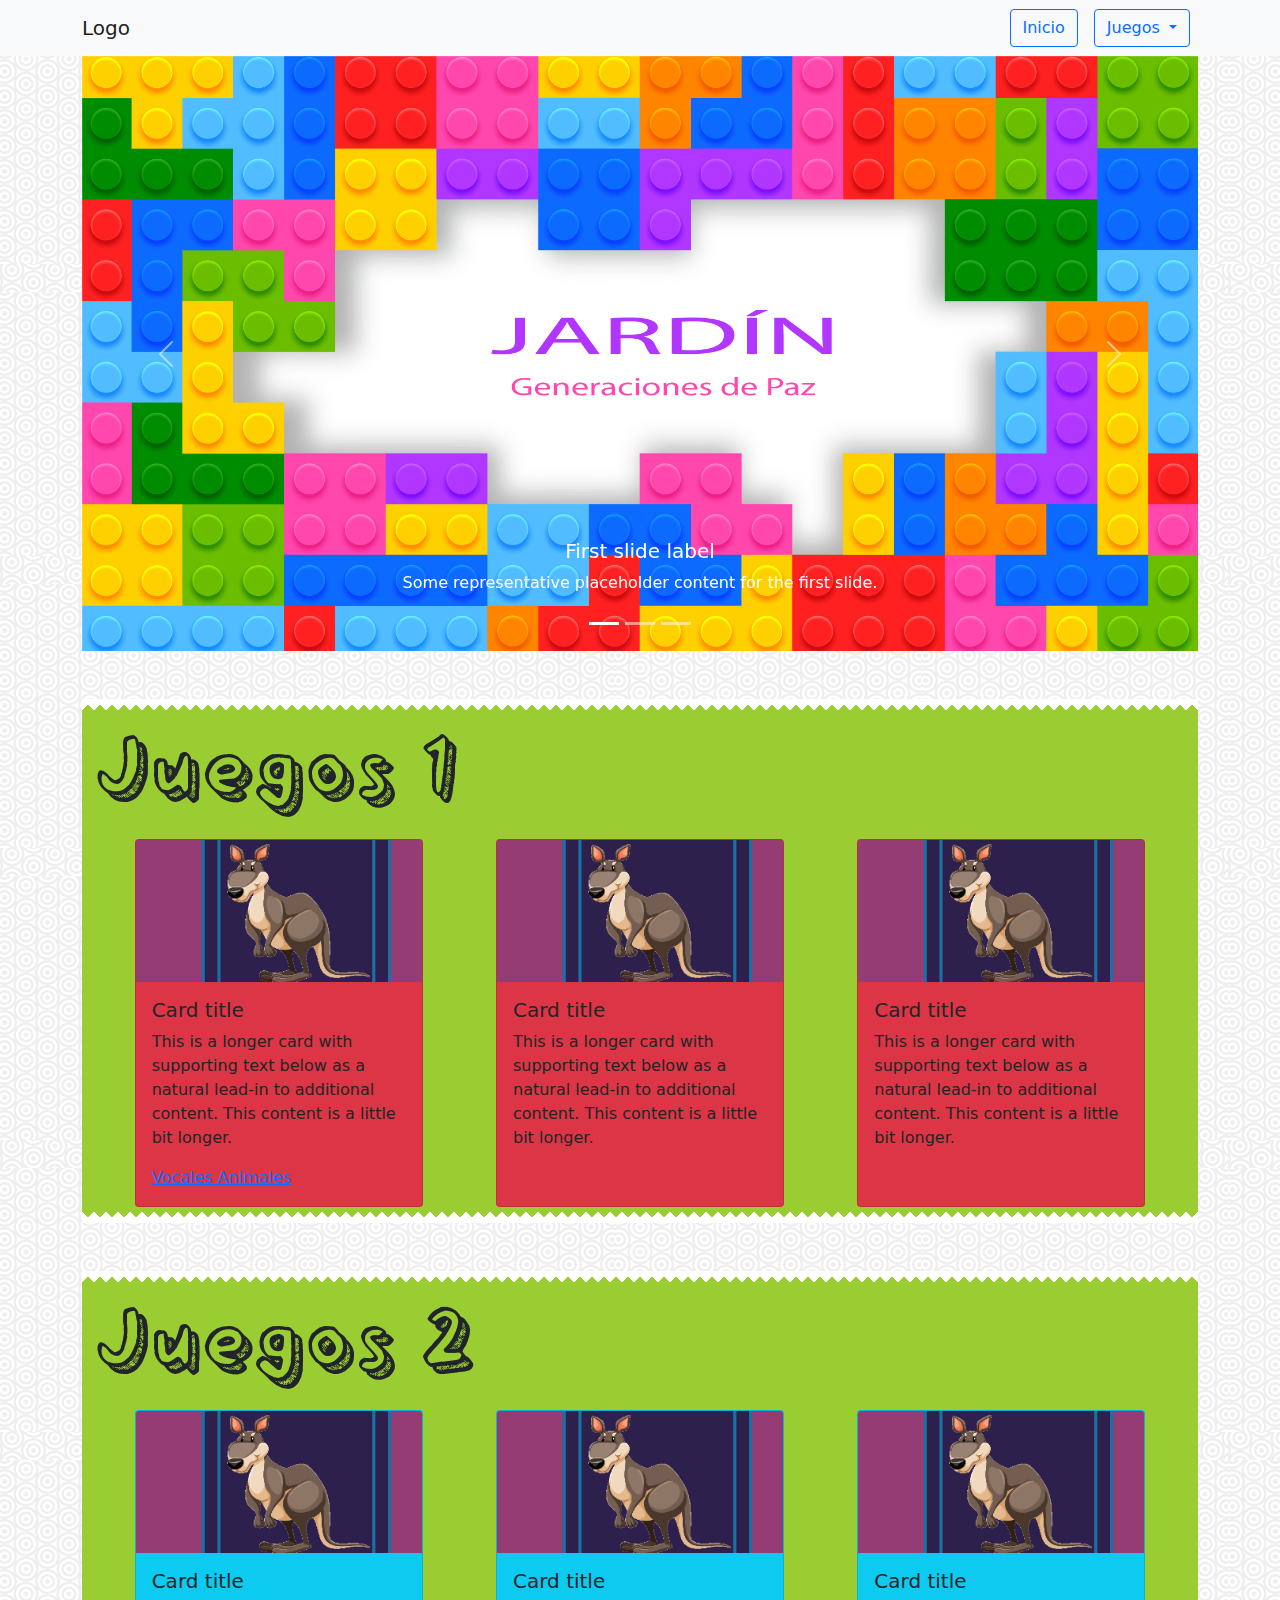
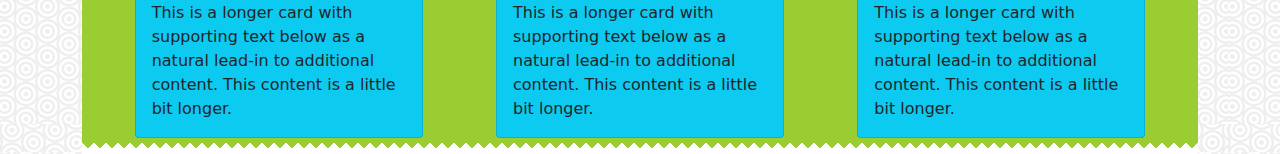
==== commit 192d8858: "juego vocales" ====
--- a/src/index.html
+++ b/src/index.html
@@ -77,6 +77,7 @@
                 <div class="card-body">
                     <h5 class="card-title">Card title</h5>
                     <p class="card-text">This is a longer card with supporting text below as a natural lead-in to additional content. This content is a little bit longer.</p>
+                    <a href="games/Vocales_animales/Juego2.html">Vocales Animales</a>
                 </div>
             </div>
             <div class="card bg-danger" style="width: 18rem;">
--- a/src/assets/css/main.css
+++ b/src/assets/css/main.css
@@ -1,6 +1,11 @@
 @font-face {
     font-family: Playtime;
     src: url(../fonts/Playtime.otf);
+}
+
+@font-face {
+    font-family: "Comic Sans MS";
+    src: url(../fonts/comicz.ttf);
 }
 
 body{
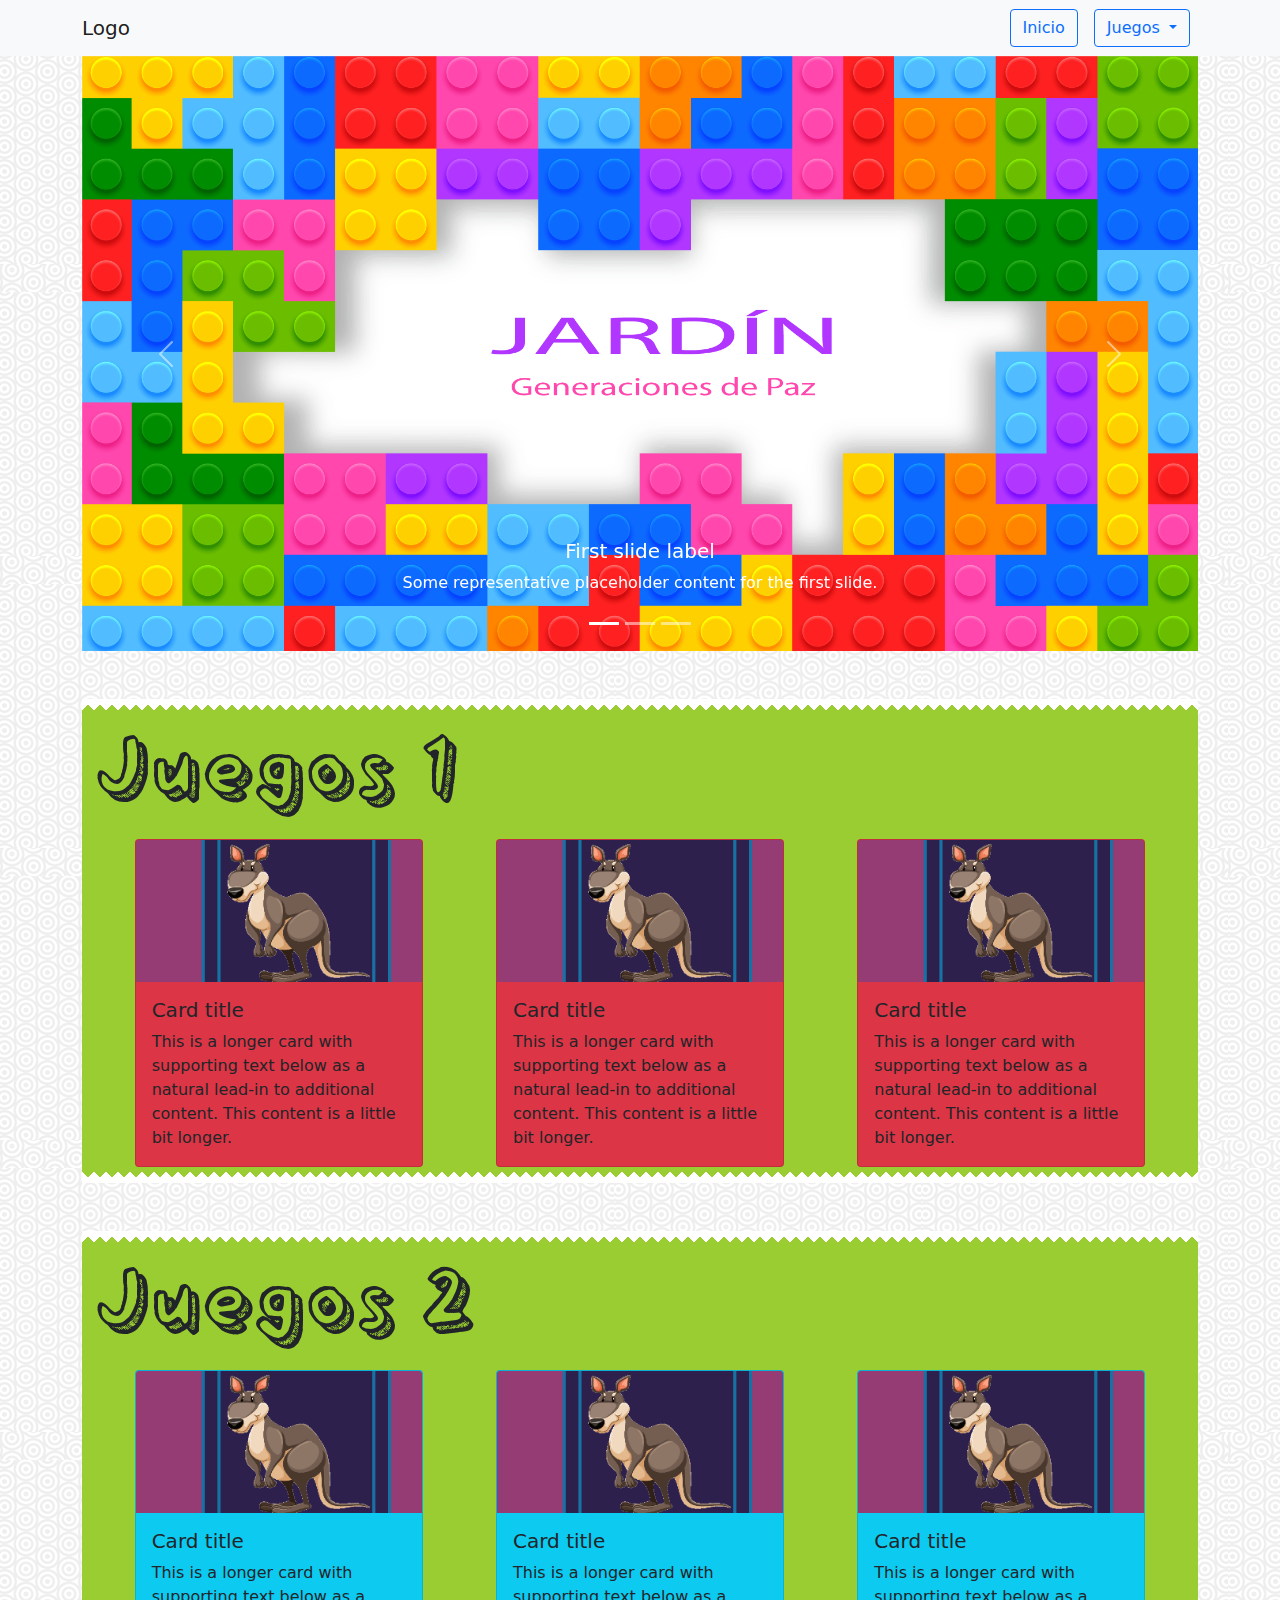
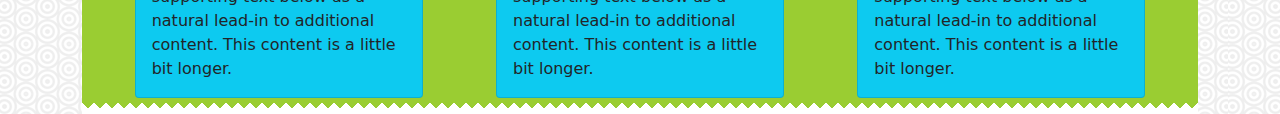
==== commit 6fbc4f96: "Se suben las mejoras de los juegos y la interfaz grafica, se agregan imagenes para los fondos" ====
--- a/src/index.html
+++ b/src/index.html
@@ -1,128 +1,127 @@
-<!doctype html>
-<html lang="en">
-<head>
-    <!-- Required meta tags -->
-    <meta charset="utf-8">
-    <meta name="viewport" content="width=device-width, initial-scale=1">
-
-    <!-- Bootstrap CSS -->
-    <link rel="stylesheet" href="assets/css/bootstrap.min.css">
-    <link rel="stylesheet" href="assets/css/main.css">
-    <title>Index</title>
-</head>
-<body>
-<nav class="navbar navbar-light bg-light">
-    <div class="container">
-        <a class="navbar-brand">Logo</a>
-        <div class="d-flex">
-            <button type="button" class="btn btn-outline-primary mx-2">Inicio</button>
-            <div class="dropdown">
-                <button class="btn btn-outline-primary dropdown-toggle mx-2" type="button" id="dropdownMenuButton1"
-                        data-bs-toggle="dropdown" aria-expanded="false">
-                    Juegos
-                </button>
-                <ul class="dropdown-menu" aria-labelledby="dropdownMenuButton1">
-                    <li><a class="dropdown-item" href="#">Action</a></li>
-                    <li><a class="dropdown-item" href="#">Another action</a></li>
-                    <li><a class="dropdown-item" href="#">Something else here</a></li>
-                </ul>
-            </div>
-        </div>
-    </div>
-</nav>
-<div class="container">
-    <div id="carouselExampleCaptions" class="carousel slide" data-bs-ride="carousel">
-        <div class="carousel-indicators">
-            <button type="button" data-bs-target="#carouselExampleCaptions" data-bs-slide-to="0" class="active" aria-current="true" aria-label="Slide 1"></button>
-            <button type="button" data-bs-target="#carouselExampleCaptions" data-bs-slide-to="1" aria-label="Slide 2"></button>
-            <button type="button" data-bs-target="#carouselExampleCaptions" data-bs-slide-to="2" aria-label="Slide 3"></button>
-        </div>
-        <div class="carousel-inner">
-            <div class="carousel-item active">
-                <img src="images/fondo3.png" class="d-block w-100" alt="...">
-                <div class="carousel-caption d-none d-md-block">
-                    <h5>First slide label</h5>
-                    <p>Some representative placeholder content for the first slide.</p>
-                </div>
-            </div>
-            <div class="carousel-item">
-                <img src="images/fondo3.png" class="d-block w-100" alt="...">
-                <div class="carousel-caption d-none d-md-block">
-                    <h5>Second slide label</h5>
-                    <p>Some representative placeholder content for the second slide.</p>
-                </div>
-            </div>
-            <div class="carousel-item">
-                <img src="images/fondo3.png" class="d-block w-100" alt="...">
-                <div class="carousel-caption d-none d-md-block">
-                    <h5>Third slide label</h5>
-                    <p>Some representative placeholder content for the third slide.</p>
-                </div>
-            </div>
-        </div>
-        <button class="carousel-control-prev" type="button" data-bs-target="#carouselExampleCaptions" data-bs-slide="prev">
-            <span class="carousel-control-prev-icon" aria-hidden="true"></span>
-            <span class="visually-hidden">Previous</span>
-        </button>
-        <button class="carousel-control-next" type="button" data-bs-target="#carouselExampleCaptions" data-bs-slide="next">
-            <span class="carousel-control-next-icon" aria-hidden="true"></span>
-            <span class="visually-hidden">Next</span>
-        </button>
-    </div>
-    <div class="mt-5 banner-vertical p-3">
-        <h1 class="section-tittle">Juegos 1</h1>
-        <div class="d-flex flex-row justify-content-around">
-            <div class="card bg-danger" style="width: 18rem;">
-                <img class="card-img-top" src="images/capturas_juegos/cartas-2.png" alt="Card image cap">
-                <div class="card-body">
-                    <h5 class="card-title">Card title</h5>
-                    <p class="card-text">This is a longer card with supporting text below as a natural lead-in to additional content. This content is a little bit longer.</p>
-                    <a href="games/Vocales_animales/Juego2.html">Vocales Animales</a>
-                </div>
-            </div>
-            <div class="card bg-danger" style="width: 18rem;">
-                <img class="card-img-top" src="images/capturas_juegos/cartas-2.png" alt="Card image cap">
-                <div class="card-body">
-                    <h5 class="card-title">Card title</h5>
-                    <p class="card-text">This is a longer card with supporting text below as a natural lead-in to additional content. This content is a little bit longer.</p>
-                </div>
-            </div>
-            <div class="card bg-danger" style="width: 18rem;">
-                <img class="card-img-top" src="images/capturas_juegos/cartas-2.png" alt="Card image cap">
-                <div class="card-body">
-                    <h5 class="card-title">Card title</h5>
-                    <p class="card-text">This is a longer card with supporting text below as a natural lead-in to additional content. This content is a little bit longer.</p>
-                </div>
-            </div>
-        </div>
-    </div>
-    <div class="mt-5 banner-vertical p-3">
-        <h1 class="section-tittle">Juegos 2</h1>
-        <div class="d-flex flex-row justify-content-around">
-            <div class="card bg-info" style="width: 18rem;">
-                <img class="card-img-top" src="images/capturas_juegos/cartas-2.png" alt="Card image cap">
-                <div class="card-body">
-                    <h5 class="card-title">Card title</h5>
-                    <p class="card-text">This is a longer card with supporting text below as a natural lead-in to additional content. This content is a little bit longer.</p>
-                </div>
-            </div>
-            <div class="card bg-info" style="width: 18rem;">
-                <img class="card-img-top" src="images/capturas_juegos/cartas-2.png" alt="Card image cap">
-                <div class="card-body">
-                    <h5 class="card-title">Card title</h5>
-                    <p class="card-text">This is a longer card with supporting text below as a natural lead-in to additional content. This content is a little bit longer.</p>
-                </div>
-            </div>
-            <div class="card bg-info" style="width: 18rem;">
-                <img class="card-img-top" src="images/capturas_juegos/cartas-2.png" alt="Card image cap">
-                <div class="card-body">
-                    <h5 class="card-title">Card title</h5>
-                    <p class="card-text">This is a longer card with supporting text below as a natural lead-in to additional content. This content is a little bit longer.</p>
-                </div>
-            </div>
-        </div>
-    </div>
-</div>
-<script src="assets/js/bootstrap.min.js"></script>
-</body>
-</html>
+<!doctype html>
+<html lang="en">
+<head>
+    <!-- Required meta tags -->
+    <meta charset="utf-8">
+    <meta name="viewport" content="width=device-width, initial-scale=1">
+
+    <!-- Bootstrap CSS -->
+    <link rel="stylesheet" href="assets/css/bootstrap.min.css">
+    <link rel="stylesheet" href="assets/css/main.css">
+    <title>Index</title>
+</head>
+<body>
+<nav class="navbar navbar-light bg-light">
+    <div class="container">
+        <a class="navbar-brand">Logo</a>
+        <div class="d-flex">
+            <button type="button" class="btn btn-outline-primary mx-2">Inicio</button>
+            <div class="dropdown">
+                <button class="btn btn-outline-primary dropdown-toggle mx-2" type="button" id="dropdownMenuButton1"
+                        data-bs-toggle="dropdown" aria-expanded="false">
+                    Juegos
+                </button>
+                <ul class="dropdown-menu" aria-labelledby="dropdownMenuButton1">
+                    <li><a class="dropdown-item" href="#">Action</a></li>
+                    <li><a class="dropdown-item" href="#">Another action</a></li>
+                    <li><a class="dropdown-item" href="#">Something else here</a></li>
+                </ul>
+            </div>
+        </div>
+    </div>
+</nav>
+<div class="container">
+    <div id="carouselExampleCaptions" class="carousel slide" data-bs-ride="carousel">
+        <div class="carousel-indicators">
+            <button type="button" data-bs-target="#carouselExampleCaptions" data-bs-slide-to="0" class="active" aria-current="true" aria-label="Slide 1"></button>
+            <button type="button" data-bs-target="#carouselExampleCaptions" data-bs-slide-to="1" aria-label="Slide 2"></button>
+            <button type="button" data-bs-target="#carouselExampleCaptions" data-bs-slide-to="2" aria-label="Slide 3"></button>
+        </div>
+        <div class="carousel-inner">
+            <div class="carousel-item active">
+                <img src="images/fondo3.png" class="d-block w-100" alt="...">
+                <div class="carousel-caption d-none d-md-block">
+                    <h5>First slide label</h5>
+                    <p>Some representative placeholder content for the first slide.</p>
+                </div>
+            </div>
+            <div class="carousel-item">
+                <img src="images/fondo3.png" class="d-block w-100" alt="...">
+                <div class="carousel-caption d-none d-md-block">
+                    <h5>Second slide label</h5>
+                    <p>Some representative placeholder content for the second slide.</p>
+                </div>
+            </div>
+            <div class="carousel-item">
+                <img src="images/fondo3.png" class="d-block w-100" alt="...">
+                <div class="carousel-caption d-none d-md-block">
+                    <h5>Third slide label</h5>
+                    <p>Some representative placeholder content for the third slide.</p>
+                </div>
+            </div>
+        </div>
+        <button class="carousel-control-prev" type="button" data-bs-target="#carouselExampleCaptions" data-bs-slide="prev">
+            <span class="carousel-control-prev-icon" aria-hidden="true"></span>
+            <span class="visually-hidden">Previous</span>
+        </button>
+        <button class="carousel-control-next" type="button" data-bs-target="#carouselExampleCaptions" data-bs-slide="next">
+            <span class="carousel-control-next-icon" aria-hidden="true"></span>
+            <span class="visually-hidden">Next</span>
+        </button>
+    </div>
+    <div class="mt-5 banner-vertical p-3">
+        <h1 class="section-tittle">Juegos 1</h1>
+        <div class="d-flex flex-row justify-content-around">
+            <div class="card bg-danger" style="width: 18rem;">
+                <img class="card-img-top" src="images/capturas_juegos/cartas-2.png" alt="Card image cap">
+                <div class="card-body">
+                    <h5 class="card-title">Card title</h5>
+                    <p class="card-text">This is a longer card with supporting text below as a natural lead-in to additional content. This content is a little bit longer.</p>
+                </div>
+            </div>
+            <div class="card bg-danger" style="width: 18rem;">
+                <img class="card-img-top" src="images/capturas_juegos/cartas-2.png" alt="Card image cap">
+                <div class="card-body">
+                    <h5 class="card-title">Card title</h5>
+                    <p class="card-text">This is a longer card with supporting text below as a natural lead-in to additional content. This content is a little bit longer.</p>
+                </div>
+            </div>
+            <div class="card bg-danger" style="width: 18rem;">
+                <img class="card-img-top" src="images/capturas_juegos/cartas-2.png" alt="Card image cap">
+                <div class="card-body">
+                    <h5 class="card-title">Card title</h5>
+                    <p class="card-text">This is a longer card with supporting text below as a natural lead-in to additional content. This content is a little bit longer.</p>
+                </div>
+            </div>
+        </div>
+    </div>
+    <div class="mt-5 banner-vertical p-3">
+        <h1 class="section-tittle">Juegos 2</h1>
+        <div class="d-flex flex-row justify-content-around">
+            <div class="card bg-info" style="width: 18rem;">
+                <img class="card-img-top" src="images/capturas_juegos/cartas-2.png" alt="Card image cap">
+                <div class="card-body">
+                    <h5 class="card-title">Card title</h5>
+                    <p class="card-text">This is a longer card with supporting text below as a natural lead-in to additional content. This content is a little bit longer.</p>
+                </div>
+            </div>
+            <div class="card bg-info" style="width: 18rem;">
+                <img class="card-img-top" src="images/capturas_juegos/cartas-2.png" alt="Card image cap">
+                <div class="card-body">
+                    <h5 class="card-title">Card title</h5>
+                    <p class="card-text">This is a longer card with supporting text below as a natural lead-in to additional content. This content is a little bit longer.</p>
+                </div>
+            </div>
+            <div class="card bg-info" style="width: 18rem;">
+                <img class="card-img-top" src="images/capturas_juegos/cartas-2.png" alt="Card image cap">
+                <div class="card-body">
+                    <h5 class="card-title">Card title</h5>
+                    <p class="card-text">This is a longer card with supporting text below as a natural lead-in to additional content. This content is a little bit longer.</p>
+                </div>
+            </div>
+        </div>
+    </div>
+</div>
+<script src="assets/js/bootstrap.min.js"></script>
+</body>
+</html>
--- a/src/assets/css/main.css
+++ b/src/assets/css/main.css
@@ -1,30 +1,25 @@
-@font-face {
-    font-family: Playtime;
-    src: url(../fonts/Playtime.otf);
-}
-
-@font-face {
-    font-family: "Comic Sans MS";
-    src: url(../fonts/comicz.ttf);
-}
-
-body{
-    width: 100%;
-    height: 100%;
-    background-image: url("../../images/oslRB.png");
-    background-repeat: repeat;
-}
-
-.banner-vertical {
-    background-color: yellowgreen;
-    background-image: linear-gradient(135deg, #fff 50%, transparent 50%), linear-gradient(225deg, #fff 50%, transparent 50%), linear-gradient(45deg, #fff 50%, transparent 50%), linear-gradient(-45deg, #fff 50%, transparent 50%);
-    background-position: top left, top left, bottom left, bottom left;
-    background-size: 12px 12px;
-    background-repeat: repeat-x;
-}
-
-
-.section-tittle {
-    font-family: Playtime;
-    font-size: 6em;
-}
+@font-face {
+    font-family: Playtime;
+    src: url(../fonts/Playtime.otf);
+}
+
+body{
+    width: 100%;
+    height: 100%;
+    background-image: url("../../images/oslRB.png");
+    background-repeat: repeat;
+}
+
+.banner-vertical {
+    background-color: yellowgreen;
+    background-image: linear-gradient(135deg, #fff 50%, transparent 50%), linear-gradient(225deg, #fff 50%, transparent 50%), linear-gradient(45deg, #fff 50%, transparent 50%), linear-gradient(-45deg, #fff 50%, transparent 50%);
+    background-position: top left, top left, bottom left, bottom left;
+    background-size: 12px 12px;
+    background-repeat: repeat-x;
+}
+
+
+.section-tittle {
+    font-family: Playtime;
+    font-size: 6em;
+}
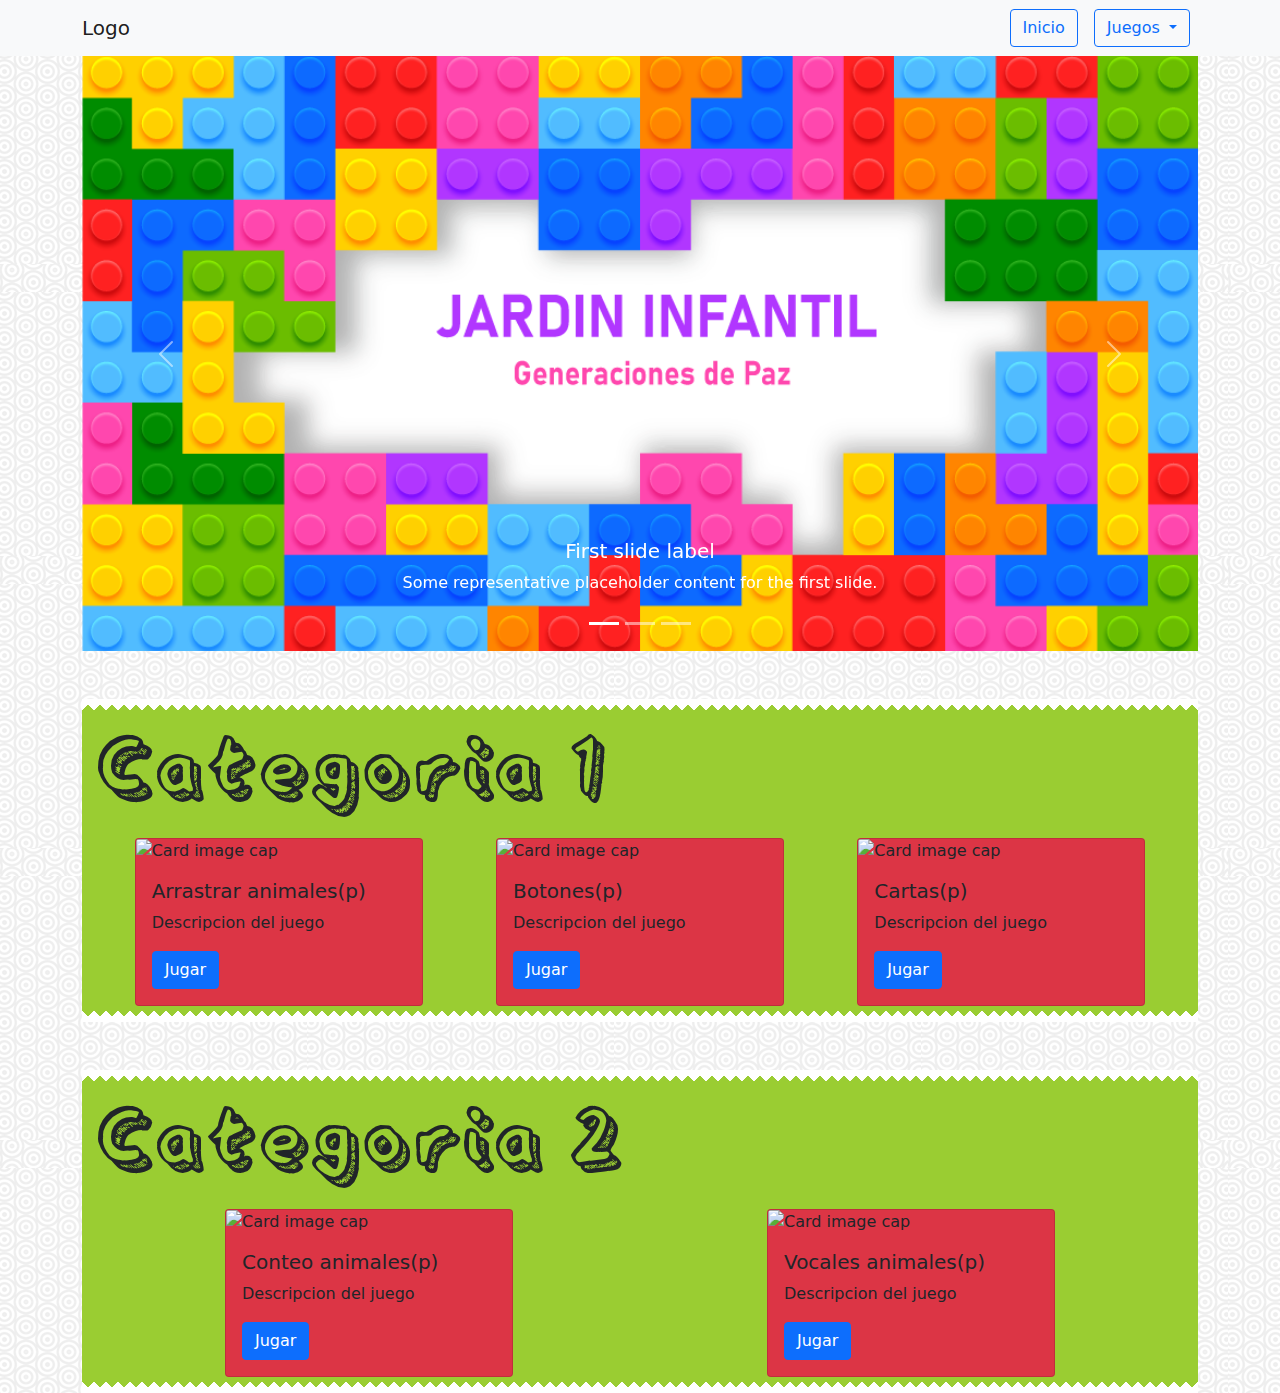
==== commit d90d5acc: "Add games to index" ====
--- a/src/index.html
+++ b/src/index.html
@@ -1,127 +1,125 @@
-<!doctype html>
-<html lang="en">
-<head>
-    <!-- Required meta tags -->
-    <meta charset="utf-8">
-    <meta name="viewport" content="width=device-width, initial-scale=1">
-
-    <!-- Bootstrap CSS -->
-    <link rel="stylesheet" href="assets/css/bootstrap.min.css">
-    <link rel="stylesheet" href="assets/css/main.css">
-    <title>Index</title>
-</head>
-<body>
-<nav class="navbar navbar-light bg-light">
-    <div class="container">
-        <a class="navbar-brand">Logo</a>
-        <div class="d-flex">
-            <button type="button" class="btn btn-outline-primary mx-2">Inicio</button>
-            <div class="dropdown">
-                <button class="btn btn-outline-primary dropdown-toggle mx-2" type="button" id="dropdownMenuButton1"
-                        data-bs-toggle="dropdown" aria-expanded="false">
-                    Juegos
-                </button>
-                <ul class="dropdown-menu" aria-labelledby="dropdownMenuButton1">
-                    <li><a class="dropdown-item" href="#">Action</a></li>
-                    <li><a class="dropdown-item" href="#">Another action</a></li>
-                    <li><a class="dropdown-item" href="#">Something else here</a></li>
-                </ul>
-            </div>
-        </div>
-    </div>
-</nav>
-<div class="container">
-    <div id="carouselExampleCaptions" class="carousel slide" data-bs-ride="carousel">
-        <div class="carousel-indicators">
-            <button type="button" data-bs-target="#carouselExampleCaptions" data-bs-slide-to="0" class="active" aria-current="true" aria-label="Slide 1"></button>
-            <button type="button" data-bs-target="#carouselExampleCaptions" data-bs-slide-to="1" aria-label="Slide 2"></button>
-            <button type="button" data-bs-target="#carouselExampleCaptions" data-bs-slide-to="2" aria-label="Slide 3"></button>
-        </div>
-        <div class="carousel-inner">
-            <div class="carousel-item active">
-                <img src="images/fondo3.png" class="d-block w-100" alt="...">
-                <div class="carousel-caption d-none d-md-block">
-                    <h5>First slide label</h5>
-                    <p>Some representative placeholder content for the first slide.</p>
-                </div>
-            </div>
-            <div class="carousel-item">
-                <img src="images/fondo3.png" class="d-block w-100" alt="...">
-                <div class="carousel-caption d-none d-md-block">
-                    <h5>Second slide label</h5>
-                    <p>Some representative placeholder content for the second slide.</p>
-                </div>
-            </div>
-            <div class="carousel-item">
-                <img src="images/fondo3.png" class="d-block w-100" alt="...">
-                <div class="carousel-caption d-none d-md-block">
-                    <h5>Third slide label</h5>
-                    <p>Some representative placeholder content for the third slide.</p>
-                </div>
-            </div>
-        </div>
-        <button class="carousel-control-prev" type="button" data-bs-target="#carouselExampleCaptions" data-bs-slide="prev">
-            <span class="carousel-control-prev-icon" aria-hidden="true"></span>
-            <span class="visually-hidden">Previous</span>
-        </button>
-        <button class="carousel-control-next" type="button" data-bs-target="#carouselExampleCaptions" data-bs-slide="next">
-            <span class="carousel-control-next-icon" aria-hidden="true"></span>
-            <span class="visually-hidden">Next</span>
-        </button>
-    </div>
-    <div class="mt-5 banner-vertical p-3">
-        <h1 class="section-tittle">Juegos 1</h1>
-        <div class="d-flex flex-row justify-content-around">
-            <div class="card bg-danger" style="width: 18rem;">
-                <img class="card-img-top" src="images/capturas_juegos/cartas-2.png" alt="Card image cap">
-                <div class="card-body">
-                    <h5 class="card-title">Card title</h5>
-                    <p class="card-text">This is a longer card with supporting text below as a natural lead-in to additional content. This content is a little bit longer.</p>
-                </div>
-            </div>
-            <div class="card bg-danger" style="width: 18rem;">
-                <img class="card-img-top" src="images/capturas_juegos/cartas-2.png" alt="Card image cap">
-                <div class="card-body">
-                    <h5 class="card-title">Card title</h5>
-                    <p class="card-text">This is a longer card with supporting text below as a natural lead-in to additional content. This content is a little bit longer.</p>
-                </div>
-            </div>
-            <div class="card bg-danger" style="width: 18rem;">
-                <img class="card-img-top" src="images/capturas_juegos/cartas-2.png" alt="Card image cap">
-                <div class="card-body">
-                    <h5 class="card-title">Card title</h5>
-                    <p class="card-text">This is a longer card with supporting text below as a natural lead-in to additional content. This content is a little bit longer.</p>
-                </div>
-            </div>
-        </div>
-    </div>
-    <div class="mt-5 banner-vertical p-3">
-        <h1 class="section-tittle">Juegos 2</h1>
-        <div class="d-flex flex-row justify-content-around">
-            <div class="card bg-info" style="width: 18rem;">
-                <img class="card-img-top" src="images/capturas_juegos/cartas-2.png" alt="Card image cap">
-                <div class="card-body">
-                    <h5 class="card-title">Card title</h5>
-                    <p class="card-text">This is a longer card with supporting text below as a natural lead-in to additional content. This content is a little bit longer.</p>
-                </div>
-            </div>
-            <div class="card bg-info" style="width: 18rem;">
-                <img class="card-img-top" src="images/capturas_juegos/cartas-2.png" alt="Card image cap">
-                <div class="card-body">
-                    <h5 class="card-title">Card title</h5>
-                    <p class="card-text">This is a longer card with supporting text below as a natural lead-in to additional content. This content is a little bit longer.</p>
-                </div>
-            </div>
-            <div class="card bg-info" style="width: 18rem;">
-                <img class="card-img-top" src="images/capturas_juegos/cartas-2.png" alt="Card image cap">
-                <div class="card-body">
-                    <h5 class="card-title">Card title</h5>
-                    <p class="card-text">This is a longer card with supporting text below as a natural lead-in to additional content. This content is a little bit longer.</p>
-                </div>
-            </div>
-        </div>
-    </div>
-</div>
-<script src="assets/js/bootstrap.min.js"></script>
-</body>
-</html>
+<!doctype html>
+<html lang="en">
+<head>
+    <!-- Required meta tags -->
+    <meta charset="utf-8">
+    <meta name="viewport" content="width=device-width, initial-scale=1">
+
+    <!-- Bootstrap CSS -->
+    <link rel="stylesheet" href="assets/css/bootstrap.min.css">
+    <link rel="stylesheet" href="assets/css/main.css">
+    <title>Index</title>
+</head>
+<body>
+<nav class="navbar navbar-light bg-light">
+    <div class="container">
+        <a class="navbar-brand">Logo</a>
+        <div class="d-flex">
+            <button type="button" class="btn btn-outline-primary mx-2">Inicio</button>
+            <div class="dropdown">
+                <button class="btn btn-outline-primary dropdown-toggle mx-2" type="button" id="dropdownMenuButton1"
+                        data-bs-toggle="dropdown" aria-expanded="false">
+                    Juegos
+                </button>
+                <ul class="dropdown-menu" aria-labelledby="dropdownMenuButton1">
+                    <li><a class="dropdown-item" href="#">Action</a></li>
+                    <li><a class="dropdown-item" href="#">Another action</a></li>
+                    <li><a class="dropdown-item" href="#">Something else here</a></li>
+                </ul>
+            </div>
+        </div>
+    </div>
+</nav>
+<div class="container">
+    <div id="carouselExampleCaptions" class="carousel slide" data-bs-ride="carousel">
+        <div class="carousel-indicators">
+            <button type="button" data-bs-target="#carouselExampleCaptions" data-bs-slide-to="0" class="active" aria-current="true" aria-label="Slide 1"></button>
+            <button type="button" data-bs-target="#carouselExampleCaptions" data-bs-slide-to="1" aria-label="Slide 2"></button>
+            <button type="button" data-bs-target="#carouselExampleCaptions" data-bs-slide-to="2" aria-label="Slide 3"></button>
+        </div>
+        <div class="carousel-inner">
+            <div class="carousel-item active">
+                <img src="images/fondo3.png" class="d-block w-100" alt="...">
+                <div class="carousel-caption d-none d-md-block">
+                    <h5>First slide label</h5>
+                    <p>Some representative placeholder content for the first slide.</p>
+                </div>
+            </div>
+            <div class="carousel-item">
+                <img src="images/fondo3.png" class="d-block w-100" alt="...">
+                <div class="carousel-caption d-none d-md-block">
+                    <h5>Second slide label</h5>
+                    <p>Some representative placeholder content for the second slide.</p>
+                </div>
+            </div>
+            <div class="carousel-item">
+                <img src="images/fondo3.png" class="d-block w-100" alt="...">
+                <div class="carousel-caption d-none d-md-block">
+                    <h5>Third slide label</h5>
+                    <p>Some representative placeholder content for the third slide.</p>
+                </div>
+            </div>
+        </div>
+        <button class="carousel-control-prev" type="button" data-bs-target="#carouselExampleCaptions" data-bs-slide="prev">
+            <span class="carousel-control-prev-icon" aria-hidden="true"></span>
+            <span class="visually-hidden">Previous</span>
+        </button>
+        <button class="carousel-control-next" type="button" data-bs-target="#carouselExampleCaptions" data-bs-slide="next">
+            <span class="carousel-control-next-icon" aria-hidden="true"></span>
+            <span class="visually-hidden">Next</span>
+        </button>
+    </div>
+    <div class="mt-5 banner-vertical p-3">
+        <h1 class="section-tittle">Categoria 1</h1>
+        <div class="d-flex flex-row justify-content-around">
+            <div class="card bg-danger" style="width: 18rem;">
+                <img class="card-img-top" src="images/capturas_juegos/cartas-2.png" alt="Card image cap">
+                <div class="card-body">
+                    <h5 class="card-title">Arrastrar animales(p)</h5>
+                    <p class="card-text">Descripcion del juego</p>
+                    <a class="btn btn-primary" href="./games/arrastrarAnimales/index.html" role="button">Jugar</a>
+                </div>
+            </div>
+            <div class="card bg-danger" style="width: 18rem;">
+                <img class="card-img-top" src="images/capturas_juegos/cartas-2.png" alt="Card image cap">
+                <div class="card-body">
+                    <h5 class="card-title">Botones(p)</h5>
+                    <p class="card-text">Descripcion del juego</p>
+                    <a class="btn btn-primary" href="./games/botones/index.html" role="button">Jugar</a>
+                </div>
+            </div>
+            <div class="card bg-danger" style="width: 18rem;">
+                <img class="card-img-top" src="images/capturas_juegos/cartas-2.png" alt="Card image cap">
+                <div class="card-body">
+                    <h5 class="card-title">Cartas(p)</h5>
+                    <p class="card-text">Descripcion del juego</p>
+                    <a class="btn btn-primary" href="./games/cartas/index.html" role="button">Jugar</a>
+                </div>
+            </div>
+        </div>
+    </div>
+    <div class="mt-5 banner-vertical p-3">
+        <h1 class="section-tittle">Categoria 2</h1>
+        <div class="d-flex flex-row justify-content-around">
+            <div class="card bg-danger" style="width: 18rem;">
+                <img class="card-img-top" src="images/capturas_juegos/cartas-2.png" alt="Card image cap">
+                <div class="card-body">
+                    <h5 class="card-title">Conteo animales(p)</h5>
+                    <p class="card-text">Descripcion del juego</p>
+                    <a class="btn btn-primary" href="./games/conteoAnimales/index.html" role="button">Jugar</a>
+                </div>
+            </div>
+            <div class="card bg-danger" style="width: 18rem;">
+                <img class="card-img-top" src="images/capturas_juegos/cartas-2.png" alt="Card image cap">
+                <div class="card-body">
+                    <h5 class="card-title">Vocales animales(p)</h5>
+                    <p class="card-text">Descripcion del juego</p>
+                    <a class="btn btn-primary" href="./games/vocalesAnimales/index.html" role="button">Jugar</a>
+                </div>
+            </div>
+        </div>
+    </div>
+</div>
+<script src="assets/js/bootstrap.min.js"></script>
+</body>
+</html>
